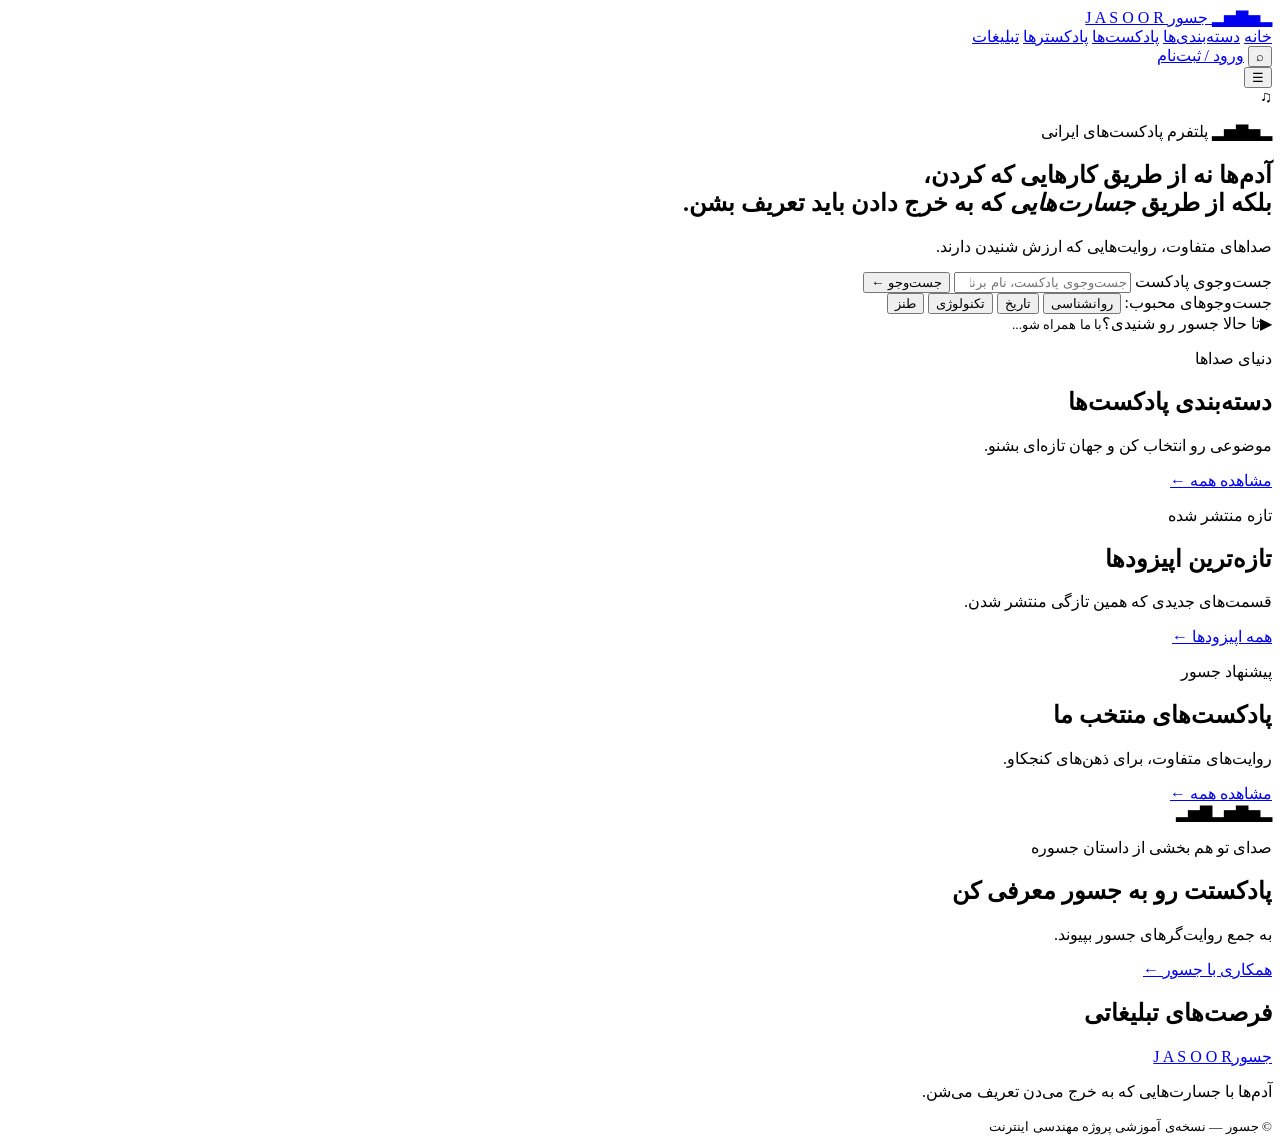
==== index.html @ 3ef64e3f "Add initial Jasoor project file: index.html" ====
<!doctype html>
<html lang="fa" dir="rtl">
<head>
  <meta charset="UTF-8">
  <meta name="viewport" content="width=device-width, initial-scale=1.0">
  <meta name="description" content="جسور؛ پلتفرم کشف و شنیدن پادکست‌های ایرانی.">
  <title>جسور | صدای جسارت‌ها</title>
  <link rel="preconnect" href="https://fonts.googleapis.com">
  <link rel="preconnect" href="https://fonts.gstatic.com" crossorigin>
  <link href="https://fonts.googleapis.com/css2?family=Vazirmatn:wght@400;500;600;700;800&display=swap" rel="stylesheet">
  <link rel="stylesheet" href="css/style.css">
  <script src="js/script.js" defer></script>
</head>
<body>
  <header class="site-header">
    <a class="brand" href="#" aria-label="جسور، صفحه اصلی">
      <span class="brand-wave" aria-hidden="true">▂▅▇▅▂</span>
      <span class="brand-name">جسور</span>
      <span class="brand-latin">J A S O O R</span>
    </a>
    <nav class="main-nav" aria-label="ناوبری اصلی">
      <a class="active" href="#">خانه</a>
      <a href="#categories">دسته‌بندی‌ها</a>
      <a href="#podcasts">پادکست‌ها</a>
      <a href="#creators">پادکسترها</a>
      <a href="#ads">تبلیغات</a>
    </nav>
    <div class="header-actions">
      <button class="search-icon" type="button" aria-label="رفتن به جست‌وجو" id="focus-search">⌕</button>
      <a class="login-button" href="pages/login.html">ورود / ثبت‌نام</a>
    </div>
    <button class="menu-toggle" id="menu-toggle" aria-label="باز کردن منو" aria-expanded="false">☰</button>
  </header>
  <main>
    <section class="hero" aria-labelledby="hero-title">
      <div class="hero-art" aria-hidden="true">
        <div class="orb"></div>
        <div class="waveform"><i></i><i></i><i></i><i></i><i></i><i></i><i></i><i></i><i></i><i></i><i></i></div>
        <div class="hero-disc">♫</div>
      </div>
      <div class="hero-content">
        <p class="eyebrow"><span class="mini-wave">▂▅▇▅▂</span> پلتفرم پادکست‌های ایرانی</p>
        <h1 id="hero-title">آدم‌ها نه از طریق کارهایی که کردن،<br>بلکه از طریق <em>جسارت‌هایی</em> که به خرج دادن باید تعریف بشن.</h1>
        <p class="hero-subtitle">صداهای متفاوت، روایت‌هایی که ارزش شنیدن دارند.</p>
        <form class="search-form" id="podcast-search" role="search">
          <label class="sr-only" for="search-input">جست‌وجوی پادکست</label>
          <input id="search-input" type="search" placeholder="جست‌وجوی پادکست، نام برنامه یا موضوع..." autocomplete="off">
          <button type="submit">جست‌وجو <span aria-hidden="true">←</span></button>
        </form>
        <div class="popular-searches"><span>جست‌وجوهای محبوب:</span>
          <button type="button" data-search="روانشناسی">روانشناسی</button>
          <button type="button" data-search="تاریخ">تاریخ</button>
          <button type="button" data-search="تکنولوژی">تکنولوژی</button>
          <button type="button" data-search="طنز">طنز</button>
        </div>
      </div>
      <div class="hero-bottom-note"><span class="play-symbol">▶</span><span>تا حالا جسور رو شنیدی؟<small>با ما همراه شو...</small></span></div>
    </section>
    <section class="section categories-section" id="categories">
      <div class="section-heading">
        <div><p class="section-kicker">دنیای صداها</p><h2>دسته‌بندی پادکست‌ها</h2><p class="section-description">موضوعی رو انتخاب کن و جهان تازه‌ای بشنو.</p></div>
        <a class="text-link" href="pages/podcasts.html">مشاهده همه ←</a>
      </div>
      <div class="category-grid" id="category-grid"></div>
    </section>
    <section class="section episodes-section" id="episodes">
      <div class="section-heading">
        <div><p class="section-kicker">تازه منتشر شده</p><h2>تازه‌ترین اپیزودها</h2><p class="section-description">قسمت‌های جدیدی که همین تازگی منتشر شدن.</p></div>
        <a class="text-link" href="pages/podcasts.html">همه اپیزودها ←</a>
      </div>
      <div class="episode-list" id="episode-list"></div>
    </section>
    <section class="section podcasts-section" id="podcasts">
      <div class="section-heading">
        <div><p class="section-kicker">پیشنهاد جسور</p><h2>پادکست‌های منتخب ما</h2><p class="section-description">روایت‌های متفاوت، برای ذهن‌های کنجکاو.</p></div>
        <a class="text-link" href="pages/podcasts.html">مشاهده همه ←</a>
      </div>
      <div class="podcast-grid" id="podcast-grid"></div>
    </section>
    <section class="creator-banner" id="creators">
      <div class="banner-wave" aria-hidden="true">▂▅▇▅▂▇▅▂</div>
      <div><p class="section-kicker">صدای تو هم بخشی از داستان جسوره</p><h2>پادکستت رو به جسور معرفی کن</h2><p>به جمع روایت‌گرهای جسور بپیوند.</p></div>
      <a class="banner-button" href="pages/register.html">همکاری با جسور ←</a>
    </section>
    <section class="sr-only" id="ads"><h2>فرصت‌های تبلیغاتی</h2></section>
  </main>
  <footer class="site-footer">
    <a class="brand footer-brand" href="#"><span class="brand-name">جسور</span><span class="brand-latin">J A S O O R</span></a>
    <p>آدم‌ها با جسارت‌هایی که به خرج می‌دن تعریف می‌شن.</p>
    <small>© جسور — نسخه‌ی آموزشی پروژه مهندسی اینترنت</small>
  </footer>
  <div class="audio-player" id="audio-player" aria-label="پخش‌کننده صوتی" hidden>
    <div class="player-track"><strong id="player-title">اپیزود انتخاب‌شده</strong><small id="player-podcast">جسور</small></div>
    <button id="player-toggle" aria-label="پخش یا توقف">▶</button>
    <div class="player-progress"><span id="progress-label">00:00</span><input id="progress" type="range" min="0" max="100" value="0" aria-label="موقعیت پخش"><span>00:00</span></div>
    <button id="player-close" aria-label="بستن پلیر">×</button>
  </div>
</body>
</html>
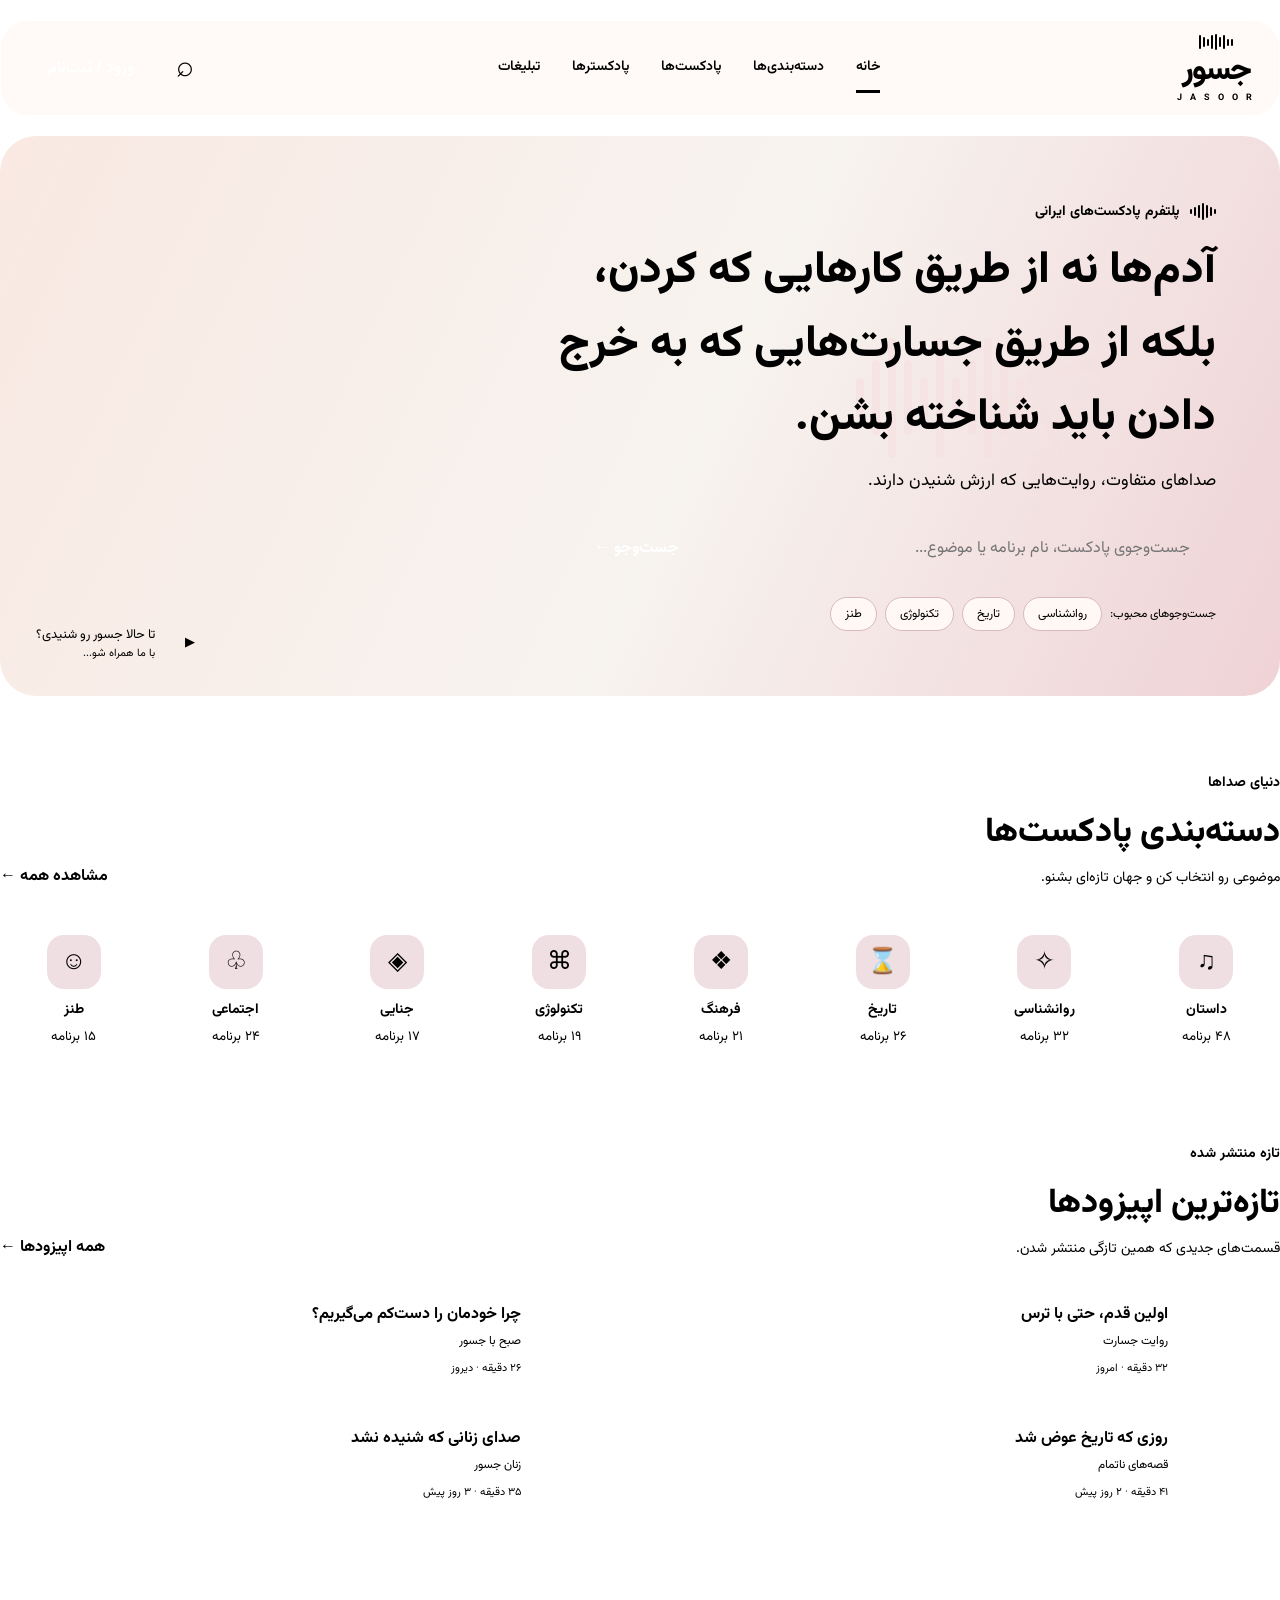
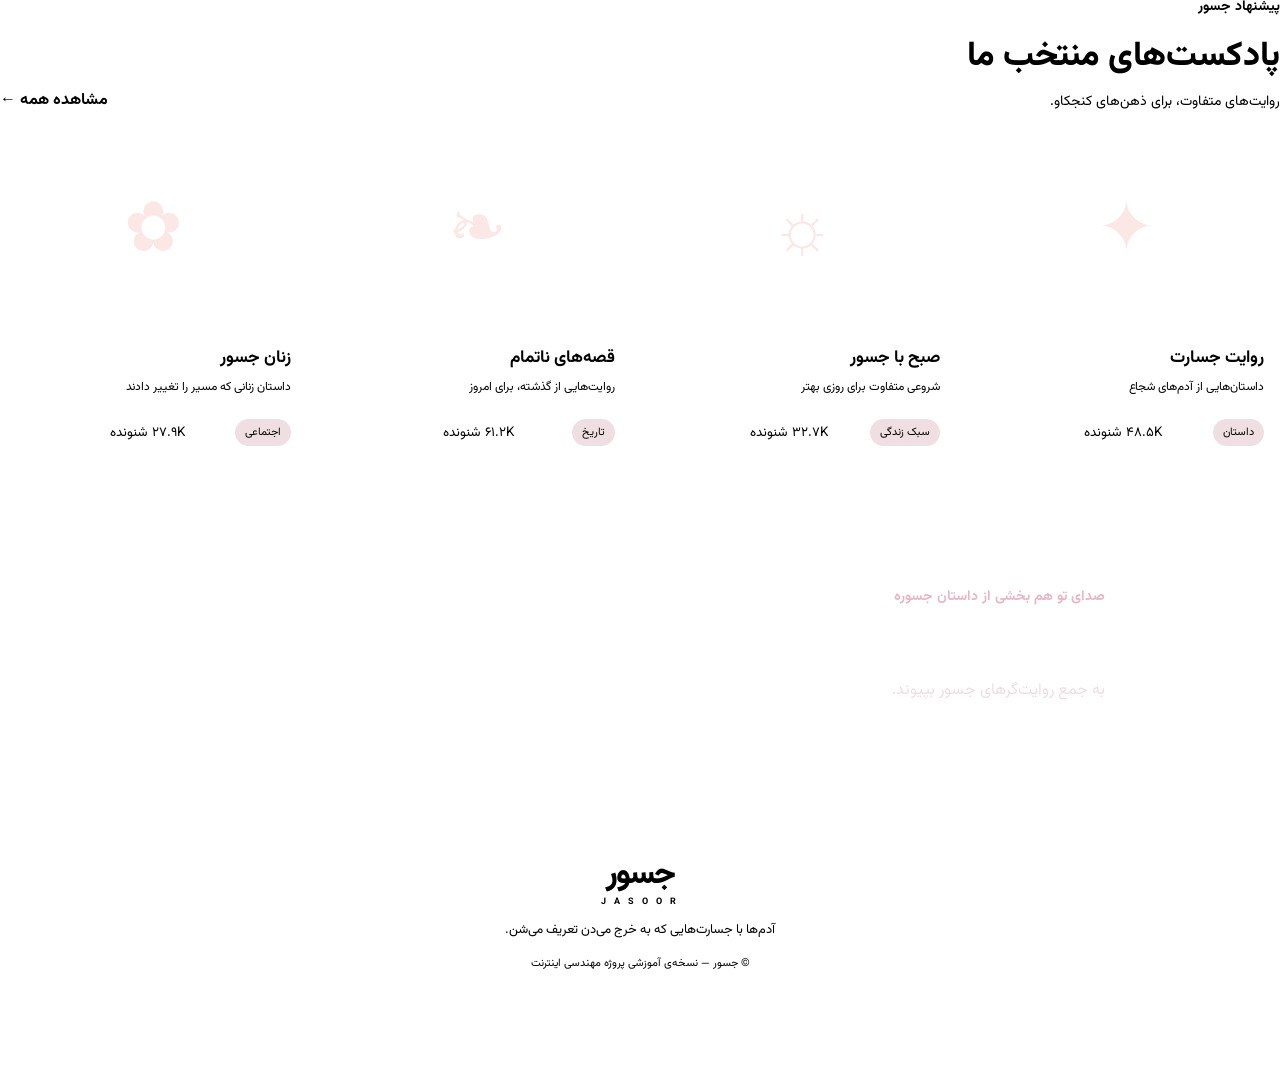
==== commit 396c26a4: "نسخه اولیه پروژه جسور" ====
--- a/index.html
+++ b/index.html
@@ -1,23 +1,41 @@
 <!doctype html>
 <html lang="fa" dir="rtl">
 <head>
+  <!-- تنظیمات پایه صفحه: کدگذاری، نمایش در موبایل و توضیح سئو -->
   <meta charset="UTF-8">
   <meta name="viewport" content="width=device-width, initial-scale=1.0">
   <meta name="description" content="جسور؛ پلتفرم کشف و شنیدن پادکست‌های ایرانی.">
-  <title>جسور | صدای جسارت‌ها</title>
+  <title>جسور | پلتفرم پادکست‌های ایرانی</title>
+
+  <!-- اتصال زودهنگام به فونت فارسی -->
   <link rel="preconnect" href="https://fonts.googleapis.com">
   <link rel="preconnect" href="https://fonts.gstatic.com" crossorigin>
   <link href="https://fonts.googleapis.com/css2?family=Vazirmatn:wght@400;500;600;700;800&display=swap" rel="stylesheet">
+
+  <!-- فایل استایل اصلی سایت -->
   <link rel="stylesheet" href="css/style.css">
+
+  <!-- فایل JavaScript با defer: پس از تحلیل HTML اجرا می‌شود -->
   <script src="js/script.js" defer></script>
 </head>
+
 <body>
+  <!-- =========================================
+       سربرگ: لوگو، لینک‌های ناوبری و ورود
+       ========================================= -->
   <header class="site-header">
+    <!-- لوگو و نام برند -->
     <a class="brand" href="#" aria-label="جسور، صفحه اصلی">
-      <span class="brand-wave" aria-hidden="true">▂▅▇▅▂</span>
+      <!-- موج صوتی تزئینی لوگو؛ با CSS ساخته می‌شود -->
+      <span class="brand-wave" aria-hidden="true">
+        <span></span><span></span><span></span><span></span><span></span>
+        <span></span><span></span><span></span><span></span>
+      </span>
       <span class="brand-name">جسور</span>
       <span class="brand-latin">J A S O O R</span>
     </a>
+
+    <!-- لینک‌های اصلی سایت -->
     <nav class="main-nav" aria-label="ناوبری اصلی">
       <a class="active" href="#">خانه</a>
       <a href="#categories">دسته‌بندی‌ها</a>
@@ -25,75 +43,183 @@
       <a href="#creators">پادکسترها</a>
       <a href="#ads">تبلیغات</a>
     </nav>
+
+    <!-- ابزارهای سمت سربرگ: جست‌وجو و ورود -->
     <div class="header-actions">
       <button class="search-icon" type="button" aria-label="رفتن به جست‌وجو" id="focus-search">⌕</button>
       <a class="login-button" href="pages/login.html">ورود / ثبت‌نام</a>
     </div>
-    <button class="menu-toggle" id="menu-toggle" aria-label="باز کردن منو" aria-expanded="false">☰</button>
+
+    <!-- دکمه باز و بسته کردن منوی موبایل -->
+    <button class="menu-toggle" id="menu-toggle" type="button"
+      aria-label="باز کردن منو" aria-expanded="false">☰</button>
   </header>
+
   <main>
+    <!-- =========================================
+         بخش Hero: پیام اصلی برند و جست‌وجوی پادکست
+         ========================================= -->
     <section class="hero" aria-labelledby="hero-title">
+      <!-- تصویرسازی تزئینی سمت Hero؛ با CSS فعلی نمایش داده می‌شود -->
       <div class="hero-art" aria-hidden="true">
         <div class="orb"></div>
-        <div class="waveform"><i></i><i></i><i></i><i></i><i></i><i></i><i></i><i></i><i></i><i></i><i></i></div>
+        <div class="waveform"><i></i><i></i><i></i><i></i><i></i><i></i>
+          <i></i><i></i><i></i><i></i><i></i></div>
         <div class="hero-disc">♫</div>
-      </div>
+
+        <!-- جای اختیاری برای تصویر Hero:
+             برای استفاده، کامنت را بردارید و مسیر تصویر خود را وارد کنید.
+             <img class="hero-image" src="images/hero-cover.webp" alt=""> -->
+      </div>
+
       <div class="hero-content">
-        <p class="eyebrow"><span class="mini-wave">▂▅▇▅▂</span> پلتفرم پادکست‌های ایرانی</p>
-        <h1 id="hero-title">آدم‌ها نه از طریق کارهایی که کردن،<br>بلکه از طریق <em>جسارت‌هایی</em> که به خرج دادن باید تعریف بشن.</h1>
+        <!-- برچسب کوچک بالای شعار -->
+        <p class="eyebrow">
+          <span class="mini-wave" aria-hidden="true">
+            <span></span><span></span><span></span><span></span><span></span>
+            <span></span><span></span>
+          </span>
+          پلتفرم پادکست‌های ایرانی
+        </p>
+
+        <!-- شعار اصلی برند -->
+        <h1 id="hero-title">
+          آدم‌ها نه از طریق کارهایی که کردن،<br>
+          بلکه از طریق <em>جسارت‌هایی</em> که به خرج دادن باید شناخته بشن.
+        </h1>
+
+        <!-- توضیح کوتاه برند -->
         <p class="hero-subtitle">صداهای متفاوت، روایت‌هایی که ارزش شنیدن دارند.</p>
+
+        <!-- فرم جست‌وجو؛ کنترل آن در JavaScript انجام می‌شود -->
         <form class="search-form" id="podcast-search" role="search">
           <label class="sr-only" for="search-input">جست‌وجوی پادکست</label>
-          <input id="search-input" type="search" placeholder="جست‌وجوی پادکست، نام برنامه یا موضوع..." autocomplete="off">
+          <input id="search-input" name="q" type="search"
+            placeholder="جست‌وجوی پادکست، نام برنامه یا موضوع..." autocomplete="off">
           <button type="submit">جست‌وجو <span aria-hidden="true">←</span></button>
         </form>
-        <div class="popular-searches"><span>جست‌وجوهای محبوب:</span>
+
+        <!-- عبارت‌های جست‌وجوی پرکاربرد؛ کلیک هر مورد جست‌وجو را پر می‌کند -->
+        <div class="popular-searches">
+          <span>جست‌وجوهای محبوب:</span>
           <button type="button" data-search="روانشناسی">روانشناسی</button>
           <button type="button" data-search="تاریخ">تاریخ</button>
           <button type="button" data-search="تکنولوژی">تکنولوژی</button>
           <button type="button" data-search="طنز">طنز</button>
         </div>
       </div>
-      <div class="hero-bottom-note"><span class="play-symbol">▶</span><span>تا حالا جسور رو شنیدی؟<small>با ما همراه شو...</small></span></div>
-    </section>
+
+      <!-- یادداشت تزئینی پایین Hero -->
+      <div class="hero-bottom-note">
+        <span class="play-symbol" aria-hidden="true">▶</span>
+        <span>تا حالا جسور رو شنیدی؟<small>با ما همراه شو...</small></span>
+      </div>
+    </section>
+
+    <!-- =========================================
+         بخش دسته‌بندی‌ها: کارت‌ها از آرایه JS ساخته می‌شوند
+         ========================================= -->
     <section class="section categories-section" id="categories">
       <div class="section-heading">
-        <div><p class="section-kicker">دنیای صداها</p><h2>دسته‌بندی پادکست‌ها</h2><p class="section-description">موضوعی رو انتخاب کن و جهان تازه‌ای بشنو.</p></div>
+        <div>
+          <p class="section-kicker">دنیای صداها</p>
+          <h2>دسته‌بندی پادکست‌ها</h2>
+          <p class="section-description">موضوعی رو انتخاب کن و جهان تازه‌ای بشنو.</p>
+        </div>
         <a class="text-link" href="pages/podcasts.html">مشاهده همه ←</a>
       </div>
+      <!-- ظرف خالی برای رندر دسته‌بندی‌ها با JavaScript -->
       <div class="category-grid" id="category-grid"></div>
     </section>
+
+    <!-- =========================================
+         بخش اپیزودهای تازه: محتوا از آرایه JS ساخته می‌شود
+         ========================================= -->
     <section class="section episodes-section" id="episodes">
       <div class="section-heading">
-        <div><p class="section-kicker">تازه منتشر شده</p><h2>تازه‌ترین اپیزودها</h2><p class="section-description">قسمت‌های جدیدی که همین تازگی منتشر شدن.</p></div>
+        <div>
+          <p class="section-kicker">تازه منتشر شده</p>
+          <h2>تازه‌ترین اپیزودها</h2>
+          <p class="section-description">قسمت‌های جدیدی که همین تازگی منتشر شدن.</p>
+        </div>
         <a class="text-link" href="pages/podcasts.html">همه اپیزودها ←</a>
       </div>
+      <!-- ظرف خالی برای رندر اپیزودها با JavaScript -->
       <div class="episode-list" id="episode-list"></div>
     </section>
+
+    <!-- =========================================
+         بخش پادکست‌های منتخب: کارت‌ها از آرایه JS ساخته می‌شوند
+         ========================================= -->
     <section class="section podcasts-section" id="podcasts">
       <div class="section-heading">
-        <div><p class="section-kicker">پیشنهاد جسور</p><h2>پادکست‌های منتخب ما</h2><p class="section-description">روایت‌های متفاوت، برای ذهن‌های کنجکاو.</p></div>
+        <div>
+          <p class="section-kicker">پیشنهاد جسور</p>
+          <h2>پادکست‌های منتخب ما</h2>
+          <p class="section-description">روایت‌های متفاوت، برای ذهن‌های کنجکاو.</p>
+        </div>
         <a class="text-link" href="pages/podcasts.html">مشاهده همه ←</a>
       </div>
+      <!-- ظرف خالی برای رندر کارت پادکست‌ها با JavaScript -->
       <div class="podcast-grid" id="podcast-grid"></div>
     </section>
+
+    <!-- =========================================
+         بنر دعوت از پادکسترها برای همکاری با جسور
+         ========================================= -->
     <section class="creator-banner" id="creators">
-      <div class="banner-wave" aria-hidden="true">▂▅▇▅▂▇▅▂</div>
-      <div><p class="section-kicker">صدای تو هم بخشی از داستان جسوره</p><h2>پادکستت رو به جسور معرفی کن</h2><p>به جمع روایت‌گرهای جسور بپیوند.</p></div>
+      <!-- موج صوتی تزئینی بنر -->
+      <div class="banner-wave" aria-hidden="true">
+        <span></span><span></span><span></span><span></span><span></span>
+        <span></span><span></span><span></span><span></span><span></span>
+        <span></span><span></span><span></span>
+      </div>
+
+      <div class="creator-banner-content">
+        <p class="section-kicker">صدای تو هم بخشی از داستان جسوره</p>
+        <h2>پادکستت رو به جسور معرفی کن</h2>
+        <p>به جمع روایت‌گرهای جسور بپیوند.</p>
+
+        <!-- جای اختیاری تصویر یا بافت بنر:
+             تصویر پس‌زمینه از طریق CSS در selector مربوط به .creator-banner قابل تنظیم است. -->
+      </div>
       <a class="banner-button" href="pages/register.html">همکاری با جسور ←</a>
     </section>
-    <section class="sr-only" id="ads"><h2>فرصت‌های تبلیغاتی</h2></section>
+
+    <!-- بخش تبلیغات فعلاً برای هدف لینک ناوبری مخفی است -->
+    <section class="sr-only" id="ads" aria-label="فرصت‌های تبلیغاتی">
+      <h2>فرصت‌های تبلیغاتی</h2>
+    </section>
   </main>
+
+  <!-- =========================================
+       پابرگ: معرفی کوتاه برند و کپی‌رایت
+       ========================================= -->
   <footer class="site-footer">
-    <a class="brand footer-brand" href="#"><span class="brand-name">جسور</span><span class="brand-latin">J A S O O R</span></a>
+    <a class="brand footer-brand" href="#" aria-label="جسور، صفحه اصلی">
+      <span class="brand-name">جسور</span>
+      <span class="brand-latin">J A S O O R</span>
+    </a>
     <p>آدم‌ها با جسارت‌هایی که به خرج می‌دن تعریف می‌شن.</p>
     <small>© جسور — نسخه‌ی آموزشی پروژه مهندسی اینترنت</small>
   </footer>
+
+  <!-- =========================================
+       پلیر صوتی ثابت پایین صفحه
+       فعلاً رابط کاربری نمایشی است؛ برای صدای واقعی باید فایل audio اضافه شود.
+       ========================================= -->
   <div class="audio-player" id="audio-player" aria-label="پخش‌کننده صوتی" hidden>
-    <div class="player-track"><strong id="player-title">اپیزود انتخاب‌شده</strong><small id="player-podcast">جسور</small></div>
-    <button id="player-toggle" aria-label="پخش یا توقف">▶</button>
-    <div class="player-progress"><span id="progress-label">00:00</span><input id="progress" type="range" min="0" max="100" value="0" aria-label="موقعیت پخش"><span>00:00</span></div>
-    <button id="player-close" aria-label="بستن پلیر">×</button>
+    <div class="player-track">
+      <strong id="player-title">اپیزود انتخاب‌شده</strong>
+      <small id="player-podcast">جسور</small>
+    </div>
+    <button id="player-toggle" type="button" aria-label="پخش یا توقف">▶</button>
+    <div class="player-progress">
+      <span id="progress-label">00:00</span>
+      <input id="progress" type="range" min="0" max="100" value="0" aria-label="موقعیت پخش">
+      <span>00:00</span>
+    </div>
+    <button id="player-close" type="button" aria-label="بستن پلیر">×</button>
   </div>
 </body>
-</html>+</html>
--- a/css/style.css
+++ b/css/style.css
@@ -0,0 +1,1207 @@
+
+/* =========================================
+   Jasoor Podcast Platform
+   Main Stylesheet
+   ========================================= */
+
+/* فونت Vazirmatn در HTML بارگذاری شده است تا از درخواست تکراری جلوگیری شود. */
+500;600;700;800&display=swap');
+
+
+/* 2. CSS Variables */
+:root {
+    --burgundy: #641c32;
+    --dark: #421020;
+    --ink: #27151b;
+
+    --ivory: #f7f3ef;
+    --white: #fffaf7;
+    --rose: #d8a7b5;
+    --gold: #c69a5d;
+    --muted: #8b7478;
+
+    --border: #eadbd8;
+    --shadow: 0 12px 32px #46132612;
+
+    --container-width: 1440px;
+    --section-width: 1360px;
+}
+
+
+/* 3. Reset & Base Styles */
+* {
+    box-sizing: border-box;
+}
+
+html {
+    scroll-behavior: smooth;
+}
+
+body {
+    margin: 0;
+    background: var(--ivory);
+    color: var(--ink);
+    font-family: Vazirmatn, Tahoma, sans-serif;
+}
+
+a {
+    color: inherit;
+    text-decoration: none;
+}
+
+button,
+input {
+    font: inherit;
+}
+
+button {
+    cursor: pointer;
+}
+
+
+/* 4. Accessibility */
+.sr-only {
+    position: absolute;
+    width: 1px;
+    height: 1px;
+    padding: 0;
+    margin: -1px;
+
+    overflow: hidden;
+    clip: rect(0, 0, 0, 0);
+    white-space: nowrap;
+    border: 0;
+}
+
+
+/* =========================================
+   5. Header & Navigation
+   ========================================= */
+
+.site-header,
+.hero,
+.creator-banner {
+    width: min(calc(100% - 48px), var(--container-width));
+    margin: 20px auto;
+}
+
+.site-header {
+    position: relative;
+    z-index: 5;
+
+    min-height: 82px;
+    padding: 12px 24px;
+
+    display: flex;
+    align-items: center;
+    justify-content: space-between;
+    gap: 24px;
+
+    background: #fffaf7e8;
+    border: 1px solid white;
+    border-radius: 28px;
+    box-shadow: var(--shadow);
+}
+
+
+/* لوگو و هویت نوشتاری برند */
+.brand {
+    display: flex;
+    flex-direction: column;
+    align-items: center;
+    color: var(--burgundy);
+    line-height: 1;
+}
+
+.brand-wave {
+    display: flex;
+    align-items: center;
+    justify-content: center;
+    gap: 2px;
+    height: 18px;
+    margin-bottom: 4px;
+    color: var(--burgundy);
+}
+
+.brand-wave span {
+    width: 2px;
+    height: var(--bar-height, 7px);
+    border-radius: 999px;
+    background: currentColor;
+}
+
+.brand-wave span:nth-child(3n) { --bar-height: 14px; }
+.brand-wave span:nth-child(4n) { --bar-height: 10px; }
+.brand-wave span:nth-child(5n) { --bar-height: 16px; }
+
+.brand-name {
+    font-size: 32px;
+    font-weight: 800;
+    letter-spacing: -2px;
+}
+
+.brand-latin {
+    margin-top: 7px;
+
+    font-size: 9px;
+    font-weight: 700;
+    letter-spacing: 3px;
+}
+
+
+/* Navigation */
+.main-nav {
+    display: flex;
+    align-items: center;
+    gap: clamp(14px, 2.5vw, 36px);
+
+    font-size: 14px;
+    font-weight: 600;
+}
+
+.main-nav a {
+    padding: 12px 0;
+    border-bottom: 3px solid transparent;
+}
+
+.main-nav a:hover,
+.main-nav a.active {
+    color: var(--burgundy);
+    border-color: var(--burgundy);
+}
+
+
+/* Header Actions */
+.header-actions {
+    display: flex;
+    align-items: center;
+    gap: 14px;
+}
+
+.search-icon,
+.menu-toggle {
+    border: 0;
+    background: none;
+    color: var(--burgundy);
+    font-size: 30px;
+}
+
+.login-button,
+.search-form button {
+    padding: 12px 22px;
+
+    background: var(--burgundy);
+    color: white;
+
+    border: 0;
+    border-radius: 999px;
+
+    font-weight: 700;
+}
+
+.menu-toggle {
+    display: none;
+}
+
+
+/* =========================================
+   6. Hero Section
+   ========================================= */
+
+.hero {
+    position: relative;
+    overflow: hidden;
+
+    min-height: 560px;
+    padding: clamp(32px, 5vw, 72px);
+
+    display: flex;
+    align-items: center;
+
+    border-radius: 36px;
+
+    background: linear-gradient(
+        115deg,
+        #f9e9e2,
+        #f7f3ef 55%,
+        #efd2d5
+    );
+}
+
+.hero-content {
+    position: relative;
+    z-index: 2;
+
+    max-width: 700px;
+}
+
+
+/* Hero Text */
+.eyebrow,
+.section-kicker {
+    margin: 0 0 12px;
+
+    color: var(--burgundy);
+    font-size: 14px;
+    font-weight: 700;
+}
+
+.hero h1 {
+    margin: 0;
+
+    font-size: clamp(28px, 3.5vw, 48px);
+    line-height: 1.65;
+    font-weight: 800;
+}
+
+.hero h1 em {
+    color: var(--burgundy);
+    font-style: normal;
+}
+
+.hero-subtitle {
+    margin: 12px 0 24px;
+
+    color: var(--muted);
+    font-size: 17px;
+}
+
+
+/* Search Form */
+.search-form {
+    display: flex;
+
+    max-width: 650px;
+    padding: 6px;
+
+    background: var(--white);
+    border: 1px solid var(--border);
+    border-radius: 999px;
+
+    box-shadow: var(--shadow);
+}
+
+.search-form input {
+    flex: 1;
+    min-width: 0;
+
+    padding: 12px 20px;
+
+    border: 0;
+    outline: 0;
+
+    background: transparent;
+}
+
+
+/* Popular Searches */
+.popular-searches {
+    display: flex;
+    align-items: center;
+    flex-wrap: wrap;
+    gap: 8px;
+
+    margin-top: 18px;
+
+    font-size: 12px;
+}
+
+.popular-searches button {
+    padding: 7px 14px;
+
+    color: var(--burgundy);
+    background: #fff8f5;
+
+    border: 1px solid #d9b9c0;
+    border-radius: 999px;
+}
+
+
+/* Hero Artwork */
+.hero-art {
+    position: absolute;
+    inset: 0;
+
+    overflow: hidden;
+    pointer-events: none;
+}
+
+.orb {
+    position: absolute;
+
+    top: -110px;
+    right: -110px;
+
+    width: 560px;
+    height: 560px;
+
+    border-radius: 50%;
+
+    background: radial-gradient(
+        circle at 35% 30%,
+        var(--rose),
+        #8e2948 62%,
+        var(--burgundy)
+    );
+
+    opacity: 0.9;
+}
+
+.hero-disc {
+    position: absolute;
+
+    top: 22%;
+    right: 10%;
+
+    color: #f7dfe1;
+    font-size: 220px;
+
+    opacity: 0.18;
+    transform: rotate(-20deg);
+}
+
+
+/* Waveform */
+.waveform {
+    position: absolute;
+
+    top: 36%;
+    right: 20%;
+
+    display: flex;
+    align-items: center;
+    gap: 8px;
+
+    opacity: 0.6;
+}
+
+.waveform i {
+    display: block;
+
+    width: 8px;
+    height: 40px;
+
+    background: #f7dfe1;
+    border-radius: 8px;
+}
+
+.waveform i:nth-child(2n) {
+    height: 75px;
+}
+
+.waveform i:nth-child(3n) {
+    height: 120px;
+}
+
+
+/* Hero Bottom Note */
+.hero-bottom-note {
+    position: absolute;
+
+    bottom: 30px;
+    left: 36px;
+
+    display: flex;
+    align-items: center;
+    gap: 12px;
+
+    color: var(--burgundy);
+    font-size: 13px;
+}
+
+.hero-bottom-note small {
+    display: block;
+    color: var(--muted);
+}
+
+.play-symbol {
+    display: grid;
+    place-items: center;
+
+    width: 46px;
+    height: 46px;
+
+    border: 1px solid var(--burgundy);
+    border-radius: 50%;
+}
+
+
+/* =========================================
+   7. General Sections
+   ========================================= */
+
+.section {
+    width: min(calc(100% - 48px), var(--section-width));
+    margin: 76px auto;
+}
+
+.section-heading {
+    display: flex;
+    justify-content: space-between;
+    align-items: end;
+    gap: 20px;
+
+    margin-bottom: 26px;
+}
+
+.section-heading h2 {
+    margin: 0;
+
+    font-size: clamp(24px, 3vw, 34px);
+    font-weight: 800;
+}
+
+.section-description {
+    margin: 8px 0 0;
+
+    color: var(--muted);
+    font-size: 14px;
+}
+
+.text-link {
+    color: var(--burgundy);
+    font-weight: 700;
+    white-space: nowrap;
+}
+
+
+/* =========================================
+   8. Categories
+   ========================================= */
+
+.category-grid {
+    display: grid;
+    grid-template-columns: repeat(8, minmax(0, 1fr));
+    gap: 14px;
+}
+
+.category-card {
+    padding: 20px 12px;
+
+    text-align: center;
+
+    background: var(--white);
+    border: 1px solid var(--border);
+    border-radius: 20px;
+
+    transition: transform 0.2s, box-shadow 0.2s;
+}
+
+.category-card:hover {
+    transform: translateY(-4px);
+    box-shadow: var(--shadow);
+}
+
+.category-icon {
+    display: grid;
+    place-items: center;
+
+    width: 54px;
+    height: 54px;
+
+    margin: 0 auto 10px;
+
+    background: #f0dfe2;
+    color: var(--burgundy);
+
+    border-radius: 17px;
+
+    font-size: 25px;
+}
+
+.category-card strong,
+.category-card small {
+    display: block;
+}
+
+.category-card strong {
+    font-size: 14px;
+}
+
+.category-card small {
+    margin-top: 5px;
+    color: var(--muted);
+}
+
+
+/* =========================================
+   9. Episodes
+   ========================================= */
+
+.episode-list {
+    display: grid;
+    grid-template-columns: repeat(2, minmax(0, 1fr));
+    gap: 14px;
+}
+
+.episode-card {
+    display: flex;
+    align-items: center;
+    gap: 16px;
+
+    padding: 14px;
+
+    background: var(--white);
+    border: 1px solid var(--border);
+    border-radius: 22px;
+
+    box-shadow: var(--shadow);
+}
+
+.episode-cover {
+    display: grid;
+    place-items: center;
+
+    width: 82px;
+    height: 82px;
+    flex: 0 0 82px;
+
+    color: #fff;
+    background: linear-gradient(135deg, var(--burgundy), var(--rose));
+
+    border-radius: 16px;
+
+    font-size: 28px;
+}
+
+.episode-info {
+    flex: 1;
+    min-width: 0;
+}
+
+.episode-info h3 {
+    margin: 0;
+    font-size: 16px;
+}
+
+.episode-info p {
+    margin: 5px 0;
+
+    color: var(--muted);
+    font-size: 12px;
+}
+
+.episode-meta {
+    color: var(--muted);
+    font-size: 11px;
+}
+
+.play-button {
+    width: 44px;
+    height: 44px;
+    flex: 0 0 44px;
+
+    color: white;
+    background: var(--burgundy);
+
+    border: 0;
+    border-radius: 50%;
+}
+
+
+/* =========================================
+   10. Podcasts
+   ========================================= */
+
+.podcast-grid {
+    display: grid;
+    grid-template-columns: repeat(4, minmax(0, 1fr));
+    gap: 18px;
+}
+
+.podcast-card {
+    overflow: hidden;
+
+    background: var(--white);
+    border: 1px solid var(--border);
+    border-radius: 24px;
+
+    box-shadow: var(--shadow);
+}
+
+.podcast-art {
+    position: relative;
+
+    display: flex;
+    align-items: center;
+    justify-content: center;
+
+    height: 190px;
+
+    color: #fbe8e6;
+    background: linear-gradient(
+        140deg,
+        var(--dark),
+        #8f2948 55%,
+        var(--rose)
+    );
+
+    font-size: 70px;
+}
+
+.podcast-body {
+    padding: 16px;
+}
+
+.podcast-body h3 {
+    margin: 0;
+    font-size: 17px;
+}
+
+.podcast-body p {
+    margin: 7px 0;
+
+    color: var(--muted);
+    font-size: 12px;
+}
+
+.podcast-bottom {
+    display: flex;
+    justify-content: space-between;
+    align-items: center;
+    gap: 8px;
+
+    margin-top: 14px;
+}
+
+.tag {
+    padding: 5px 10px;
+
+    color: var(--burgundy);
+    background: #f0dfe2;
+
+    border-radius: 999px;
+
+    font-size: 11px;
+}
+
+
+/* =========================================
+   11. Creator Banner
+   ========================================= */
+
+.creator-banner {
+    display: flex;
+    align-items: center;
+    justify-content: space-between;
+    gap: 24px;
+    margin: 80px auto;
+    padding: 36px clamp(24px, 5vw, 70px);
+    overflow: hidden;
+    color: white;
+    background: linear-gradient(110deg, var(--dark), #741b38 60%, #a4485e);
+    border-radius: 28px;
+}
+
+/* محتوای متنی بنر دعوت */
+.creator-banner-content {
+    flex: 1;
+    min-width: 0;
+}
+
+.creator-banner .section-kicker {
+    color: #e6b8c4;
+}
+
+.creator-banner h2 {
+    margin: 0;
+    font-size: clamp(22px, 3vw, 32px);
+}
+
+.creator-banner p:not(.section-kicker) {
+    margin: 8px 0 0;
+    color: #f1dce1;
+}
+
+.banner-wave {
+    display: flex;
+    align-items: center;
+    justify-content: center;
+    gap: 4px;
+    height: 40px;
+    flex: 0 0 auto;
+    color: var(--rose);
+    opacity: 0.8;
+}
+
+.banner-wave span {
+    width: 3px;
+    height: var(--height, 12px);
+    background: currentColor;
+    border-radius: 999px;
+    transition: height 0.3s ease;
+}
+
+.banner-wave span:nth-child(1), .banner-wave span:nth-child(13) { --height: 8px; }
+.banner-wave span:nth-child(2), .banner-wave span:nth-child(12) { --height: 15px; }
+.banner-wave span:nth-child(3), .banner-wave span:nth-child(11) { --height: 22px; }
+.banner-wave span:nth-child(4), .banner-wave span:nth-child(10) { --height: 12px; }
+.banner-wave span:nth-child(5), .banner-wave span:nth-child(9) { --height: 30px; }
+.banner-wave span:nth-child(6), .banner-wave span:nth-child(8) { --height: 18px; }
+.banner-wave span:nth-child(7) { --height: 36px; }
+
+/* موج کوچک کنار برچسب Hero */
+.mini-wave {
+    display: inline-flex;
+    align-items: center;
+    gap: 2px;
+    height: 18px;
+    flex: 0 0 auto;
+    color: var(--burgundy);
+}
+
+.mini-wave span {
+    width: 2px;
+    height: var(--bar-height, 6px);
+    border-radius: 999px;
+    background: currentColor;
+}
+
+.mini-wave span:nth-child(1), .mini-wave span:nth-child(7) { --bar-height: 5px; }
+.mini-wave span:nth-child(2), .mini-wave span:nth-child(6) { --bar-height: 9px; }
+.mini-wave span:nth-child(3), .mini-wave span:nth-child(5) { --bar-height: 13px; }
+.mini-wave span:nth-child(4) { --bar-height: 17px; }
+
+/* هم‌ترازی برچسب کوچک Hero */
+.eyebrow {
+    display: flex;
+    align-items: center;
+    gap: 10px;
+}
+
+.banner-button {
+    padding: 13px 24px;
+
+    border: 1px solid white;
+    border-radius: 999px;
+
+    white-space: nowrap;
+    font-weight: 700;
+}
+
+
+/* =========================================
+   12. Footer
+   ========================================= */
+
+.site-footer {
+    padding: 40px 24px 100px;
+
+    text-align: center;
+
+    color: var(--muted);
+    font-size: 13px;
+}
+
+.footer-brand {
+    display: inline-flex;
+}
+
+.site-footer small {
+    font-size: 11px;
+}
+
+
+/* =========================================
+   13. Audio Player
+   ========================================= */
+
+.audio-player {
+    position: fixed;
+
+    bottom: 14px;
+    left: 14px;
+    right: 14px;
+    z-index: 10;
+
+    display: flex;
+    align-items: center;
+    gap: 18px;
+
+    padding: 12px 18px;
+
+    color: white;
+    background: #28151d;
+
+    border: 1px solid #6e3346;
+    border-radius: 20px;
+
+    box-shadow: 0 10px 40px #17070d40;
+}
+
+.audio-player[hidden] {
+    display: none;
+}
+
+.player-track {
+    min-width: 160px;
+}
+
+.player-track small {
+    display: block;
+    color: var(--rose);
+}
+
+.audio-player button {
+    width: 38px;
+    height: 38px;
+
+    color: var(--burgundy);
+    background: var(--rose);
+
+    border: 0;
+    border-radius: 50%;
+
+    font-weight: 800;
+}
+
+.player-progress {
+    display: flex;
+    align-items: center;
+    gap: 10px;
+
+    flex: 1;
+
+    font-size: 11px;
+}
+
+.player-progress input {
+    width: 100%;
+    accent-color: var(--rose);
+}
+
+
+/* =========================================
+   14. Tablet Responsive
+   ========================================= */
+
+@media (max-width: 1050px) {
+
+    .main-nav {
+        gap: 12px;
+        font-size: 12px;
+    }
+
+    .category-grid {
+        grid-template-columns: repeat(4, 1fr);
+    }
+
+    .podcast-grid {
+        grid-template-columns: repeat(2, 1fr);
+    }
+
+    .hero-art {
+        opacity: 0.45;
+    }
+
+    .orb {
+        right: -250px;
+    }
+}
+
+
+/* =========================================
+   15. Mobile Responsive
+   ========================================= */
+
+@media (max-width: 720px) {
+
+    .site-header,
+    .hero,
+    .section,
+    .creator-banner {
+        width: calc(100% - 28px);
+    }
+
+    /* Header */
+    .site-header {
+        min-height: 70px;
+        padding: 10px 16px;
+    }
+
+    .brand-name {
+        font-size: 26px;
+    }
+
+    .main-nav {
+        display: none;
+
+        position: absolute;
+
+        top: calc(100% + 8px);
+        right: 0;
+        left: 0;
+
+        flex-direction: column;
+        align-items: stretch;
+
+        padding: 16px;
+
+        background: var(--white);
+        border-radius: 18px;
+
+        box-shadow: var(--shadow);
+    }
+
+    .main-nav.open {
+        display: flex;
+    }
+
+    .header-actions .search-icon {
+        display: none;
+    }
+
+    .login-button {
+        padding: 10px 14px;
+        font-size: 12px;
+    }
+
+    .menu-toggle {
+        display: block;
+    }
+
+
+    /* Hero */
+    .hero {
+        min-height: 600px;
+        padding: 30px 22px;
+
+        align-items: flex-start;
+    }
+
+    .hero h1 {
+        font-size: 27px;
+        line-height: 1.75;
+    }
+
+    .hero-subtitle {
+        font-size: 14px;
+    }
+
+    .hero-art {
+        opacity: 0.25;
+    }
+
+    .orb {
+        width: 400px;
+        height: 400px;
+
+        right: -200px;
+        top: 100px;
+    }
+
+    .search-form button {
+        min-width: 100px;
+        padding: 10px 15px;
+    }
+
+    .search-form input {
+        padding: 10px 12px;
+        font-size: 12px;
+    }
+
+    .hero-bottom-note {
+        left: 20px;
+        bottom: 20px;
+    }
+
+
+    /* Sections */
+    .section {
+        margin: 52px auto;
+    }
+
+    .section-heading {
+        align-items: start;
+    }
+
+    .section-heading h2 {
+        font-size: 24px;
+    }
+
+    .section-description {
+        font-size: 12px;
+    }
+
+
+    /* Categories */
+    .category-grid {
+        grid-template-columns: repeat(2, 1fr);
+        gap: 10px;
+    }
+
+
+    /* Episodes */
+    .episode-list {
+        grid-template-columns: 1fr;
+    }
+
+
+    /* Podcasts */
+    .podcast-grid {
+        grid-template-columns: repeat(2, minmax(0, 1fr));
+        gap: 10px;
+    }
+
+    .podcast-art {
+        height: 145px;
+        font-size: 48px;
+    }
+
+    .podcast-body {
+        padding: 12px;
+    }
+
+    .podcast-body h3 {
+        font-size: 14px;
+    }
+
+
+    /* Creator Banner */
+    .creator-banner {
+        margin: 55px auto;
+
+        flex-direction: column;
+        align-items: flex-start;
+
+        padding: 28px;
+    }
+
+    .banner-wave {
+        height: 32px;
+    }
+
+    .banner-button {
+        align-self: stretch;
+        text-align: center;
+    }
+
+
+    /* Audio Player */
+    .audio-player {
+        gap: 8px;
+        padding: 10px;
+    }
+
+    .player-track {
+        min-width: 0;
+        flex: 1;
+    }
+
+    .player-track strong {
+        font-size: 12px;
+    }
+
+    .player-progress {
+        display: none;
+    }
+}
+
+
+/* =========================================
+   16. Small Mobile Devices
+   ========================================= */
+
+@media (max-width: 390px) {
+
+    .podcast-grid {
+        grid-template-columns: 1fr;
+    }
+
+    .section-heading .text-link {
+        font-size: 12px;
+    }
+
+    .login-button {
+        padding: 8px 10px;
+    }
+}
+
+.banner-wave {
+    display: flex;
+    align-items: center;
+    justify-content: center;
+    gap: 4px;
+    height: 40px;
+    opacity: 0.75;
+  }
+  
+  .banner-wave span {
+    width: 3px;
+    height: var(--height, 12px);
+    background: currentColor;
+    border-radius: 10px;
+    transition: height 0.3s ease;
+  }
+  
+  .banner-wave span:nth-child(1),
+  .banner-wave span:nth-child(13) {
+    --height: 8px;
+  }
+  
+  .banner-wave span:nth-child(2),
+  .banner-wave span:nth-child(12) {
+    --height: 15px;
+  }
+  
+  .banner-wave span:nth-child(3),
+  .banner-wave span:nth-child(11) {
+    --height: 22px;
+  }
+  
+  .banner-wave span:nth-child(4),
+  .banner-wave span:nth-child(10) {
+    --height: 12px;
+  }
+  
+  .banner-wave span:nth-child(5),
+  .banner-wave span:nth-child(9) {
+    --height: 30px;
+  }
+  
+  .banner-wave span:nth-child(6),
+  .banner-wave span:nth-child(8) {
+    --height: 18px;
+  }
+  
+  .banner-wave span:nth-child(7) {
+    --height: 36px;
+  }
+  
+
+/* =========================================
+   بهبودهای دسترس‌پذیری و محل تصویرهای اختیاری
+   ========================================= */
+
+/* نمایش فوکوس واضح هنگام حرکت با صفحه‌کلید */
+a:focus-visible,
+button:focus-visible,
+input:focus-visible {
+    outline: 3px solid var(--gold);
+    outline-offset: 3px;
+}
+
+/* در صورت فعال‌کردن تگ img مربوط به Hero، تصویر در محدوده خودش می‌ماند */
+.hero-image {
+    position: absolute;
+    inset: 0;
+    width: 100%;
+    height: 100%;
+    object-fit: cover;
+    opacity: 0.18;
+}
+
+/* ترجیح کاربر برای کاهش حرکت انیمیشن‌ها */
+@media (prefers-reduced-motion: reduce) {
+    html {
+        scroll-behavior: auto;
+    }
+
+    *,
+    *::before,
+    *::after {
+        transition-duration: 0.01ms !important;
+        animation-duration: 0.01ms !important;
+        animation-iteration-count: 1 !important;
+    }
+}
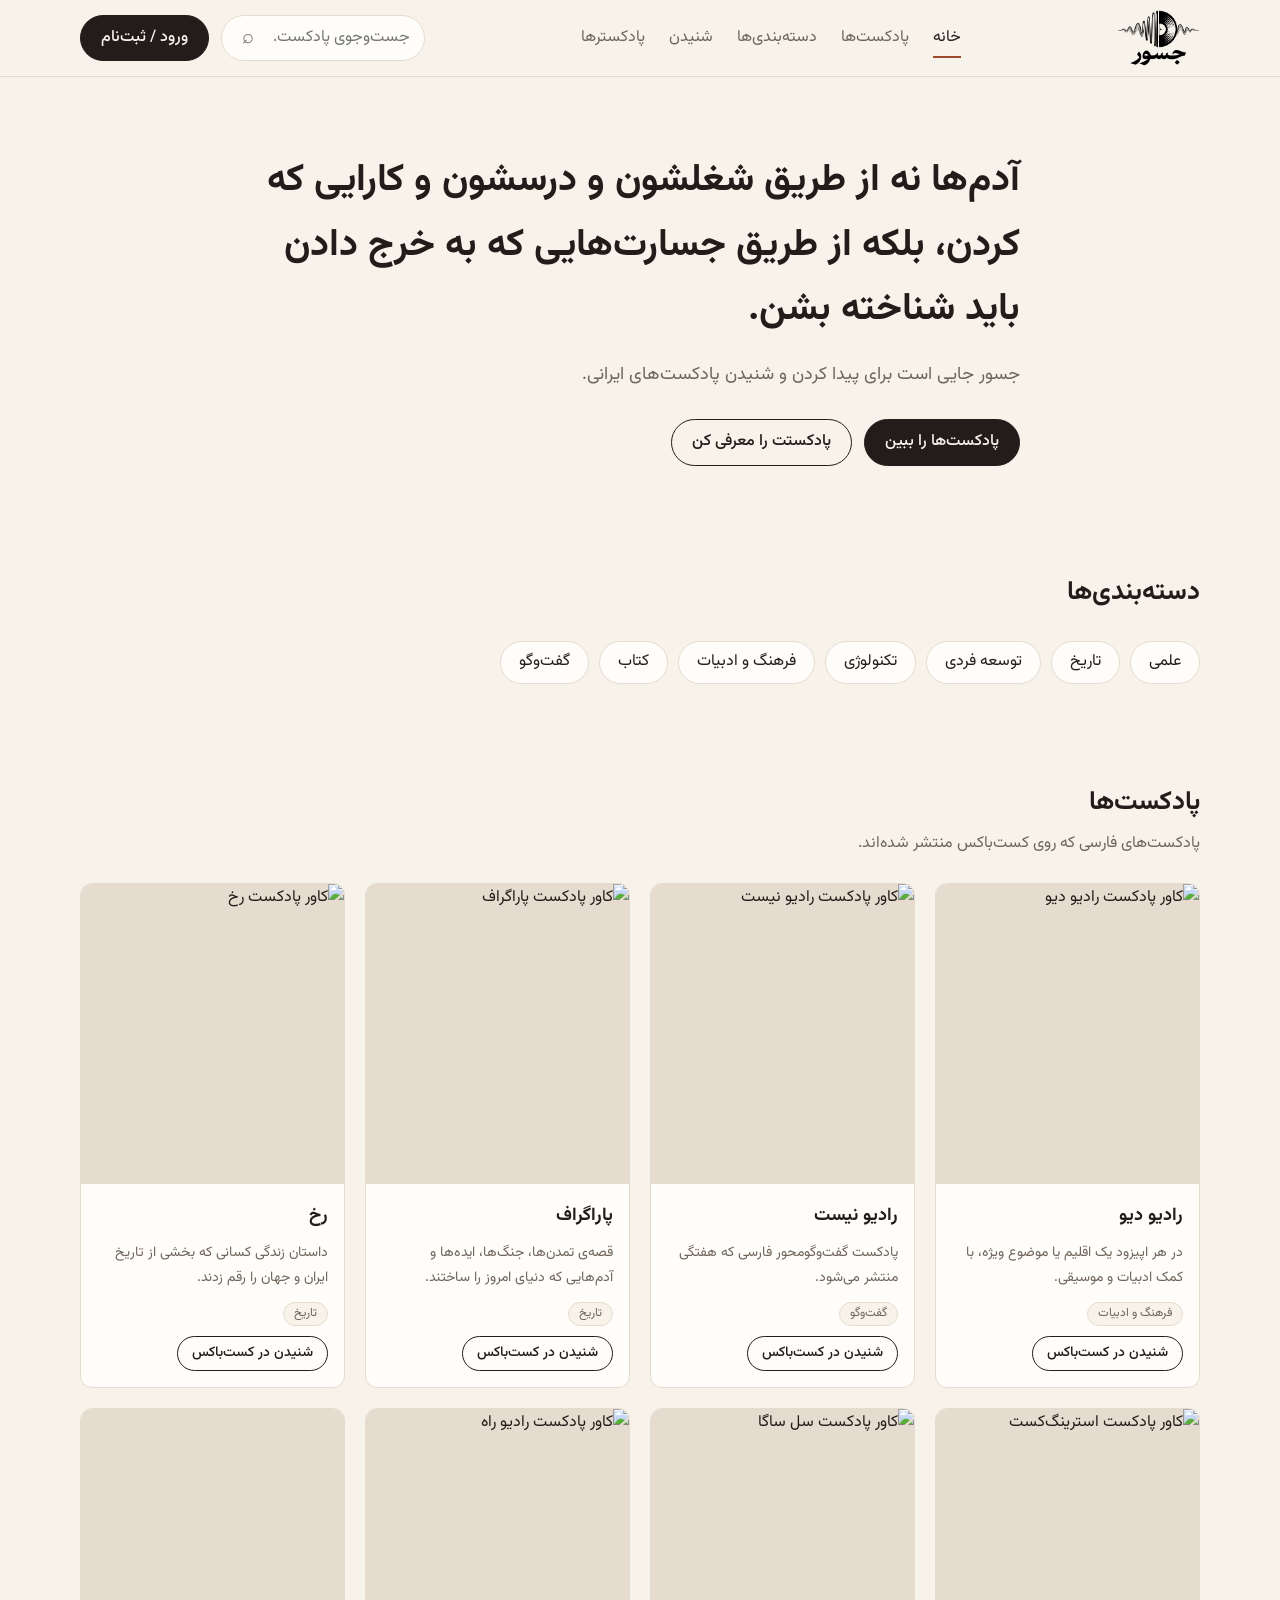
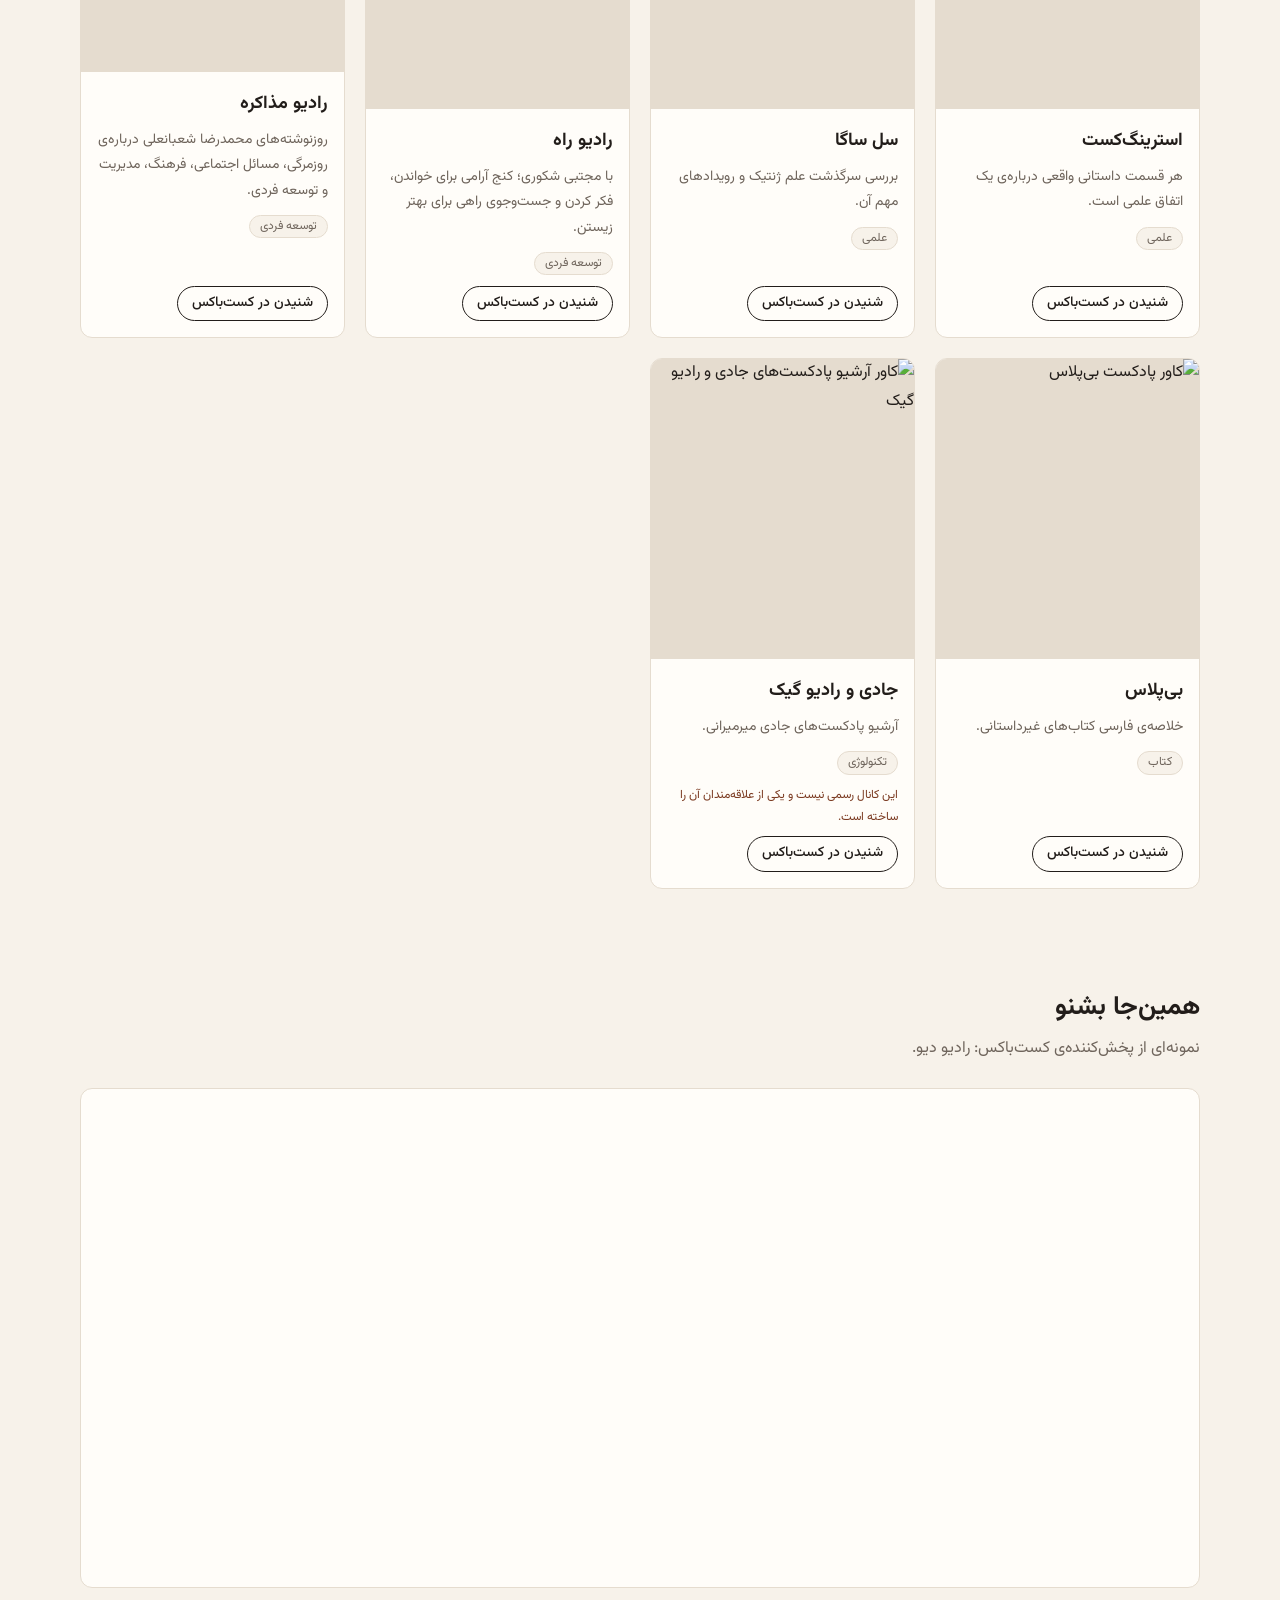
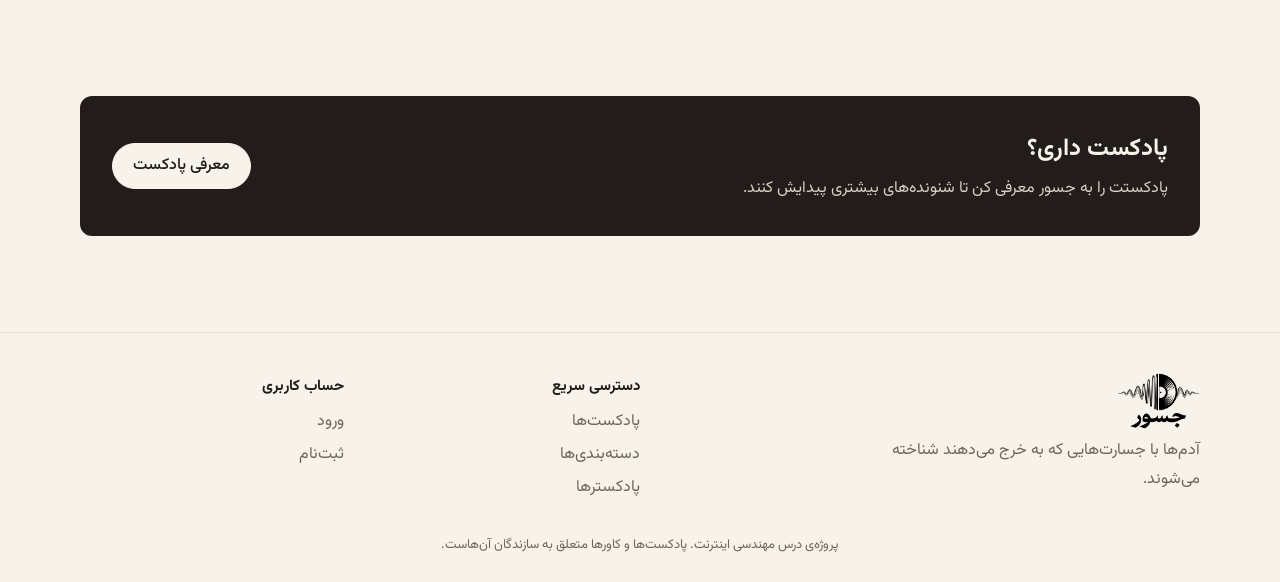
==== commit 1c3ba788: "redesign homepage with real podcasts and new logo" ====
--- a/index.html
+++ b/index.html
@@ -1,225 +1,265 @@
-<!doctype html>
+<!DOCTYPE html>
 <html lang="fa" dir="rtl">
 <head>
-  <!-- تنظیمات پایه صفحه: کدگذاری، نمایش در موبایل و توضیح سئو -->
   <meta charset="UTF-8">
   <meta name="viewport" content="width=device-width, initial-scale=1.0">
-  <meta name="description" content="جسور؛ پلتفرم کشف و شنیدن پادکست‌های ایرانی.">
-  <title>جسور | پلتفرم پادکست‌های ایرانی</title>
-
-  <!-- اتصال زودهنگام به فونت فارسی -->
+  <meta name="description" content="جسور؛ جایی برای کشف و شنیدن پادکست‌های ایرانی.">
+  <title>جسور | پادکست‌های ایرانی</title>
+
   <link rel="preconnect" href="https://fonts.googleapis.com">
   <link rel="preconnect" href="https://fonts.gstatic.com" crossorigin>
-  <link href="https://fonts.googleapis.com/css2?family=Vazirmatn:wght@400;500;600;700;800&display=swap" rel="stylesheet">
-
-  <!-- فایل استایل اصلی سایت -->
+  <link href="https://fonts.googleapis.com/css2?family=Vazirmatn:wght@400;500;700;800&display=swap" rel="stylesheet">
   <link rel="stylesheet" href="css/style.css">
-
-  <!-- فایل JavaScript با defer: پس از تحلیل HTML اجرا می‌شود -->
-  <script src="js/script.js" defer></script>
+  <script src="js/main.js" defer></script>
 </head>
 
 <body>
-  <!-- =========================================
-       سربرگ: لوگو، لینک‌های ناوبری و ورود
-       ========================================= -->
+
+  <!-- ===================== هدر ===================== -->
   <header class="site-header">
-    <!-- لوگو و نام برند -->
-    <a class="brand" href="#" aria-label="جسور، صفحه اصلی">
-      <!-- موج صوتی تزئینی لوگو؛ با CSS ساخته می‌شود -->
-      <span class="brand-wave" aria-hidden="true">
-        <span></span><span></span><span></span><span></span><span></span>
-        <span></span><span></span><span></span><span></span>
-      </span>
-      <span class="brand-name">جسور</span>
-      <span class="brand-latin">J A S O O R</span>
-    </a>
-
-    <!-- لینک‌های اصلی سایت -->
-    <nav class="main-nav" aria-label="ناوبری اصلی">
-      <a class="active" href="#">خانه</a>
-      <a href="#categories">دسته‌بندی‌ها</a>
-      <a href="#podcasts">پادکست‌ها</a>
-      <a href="#creators">پادکسترها</a>
-      <a href="#ads">تبلیغات</a>
-    </nav>
-
-    <!-- ابزارهای سمت سربرگ: جست‌وجو و ورود -->
-    <div class="header-actions">
-      <button class="search-icon" type="button" aria-label="رفتن به جست‌وجو" id="focus-search">⌕</button>
-      <a class="login-button" href="pages/login.html">ورود / ثبت‌نام</a>
+    <div class="container site-header__inner">
+
+      <a href="index.html" class="logo" aria-label="جسور، صفحه اصلی">
+        <!-- فایل لوگو را در این مسیر بگذارید -->
+        <img src="assets/images/logo.png" alt="جسور" class="logo__img" width="82" height="56">
+      </a>
+
+      <nav class="main-nav" id="main-nav" aria-label="ناوبری اصلی">
+        <ul class="main-nav__list">
+          <li><a href="index.html" aria-current="page">خانه</a></li>
+          <li><a href="#podcasts">پادکست‌ها</a></li>
+          <li><a href="#categories">دسته‌بندی‌ها</a></li>
+          <li><a href="#listen">شنیدن</a></li>
+          <li><a href="#for-creators">پادکسترها</a></li>
+        </ul>
+      </nav>
+
+      <div class="site-header__actions">
+        <form class="search-box" action="pages/podcasts.html" method="get" role="search">
+          <label for="header-search" class="visually-hidden">جست‌وجوی پادکست</label>
+          <input type="search" id="header-search" name="q" placeholder="جست‌وجوی پادکست...">
+          <button type="submit" aria-label="جست‌وجو">⌕</button>
+        </form>
+        <a href="pages/login.html" class="btn btn--primary">ورود / ثبت‌نام</a>
+        <button type="button" class="menu-toggle" aria-controls="main-nav" aria-expanded="false" aria-label="باز کردن منو">☰</button>
+      </div>
+
     </div>
-
-    <!-- دکمه باز و بسته کردن منوی موبایل -->
-    <button class="menu-toggle" id="menu-toggle" type="button"
-      aria-label="باز کردن منو" aria-expanded="false">☰</button>
   </header>
 
+  <!-- ===================== محتوای اصلی ===================== -->
   <main>
-    <!-- =========================================
-         بخش Hero: پیام اصلی برند و جست‌وجوی پادکست
-         ========================================= -->
+
+    <!-- معرفی -->
     <section class="hero" aria-labelledby="hero-title">
-      <!-- تصویرسازی تزئینی سمت Hero؛ با CSS فعلی نمایش داده می‌شود -->
-      <div class="hero-art" aria-hidden="true">
-        <div class="orb"></div>
-        <div class="waveform"><i></i><i></i><i></i><i></i><i></i><i></i>
-          <i></i><i></i><i></i><i></i><i></i></div>
-        <div class="hero-disc">♫</div>
-
-        <!-- جای اختیاری برای تصویر Hero:
-             برای استفاده، کامنت را بردارید و مسیر تصویر خود را وارد کنید.
-             <img class="hero-image" src="images/hero-cover.webp" alt=""> -->
-      </div>
-
-      <div class="hero-content">
-        <!-- برچسب کوچک بالای شعار -->
-        <p class="eyebrow">
-          <span class="mini-wave" aria-hidden="true">
-            <span></span><span></span><span></span><span></span><span></span>
-            <span></span><span></span>
-          </span>
-          پلتفرم پادکست‌های ایرانی
-        </p>
-
-        <!-- شعار اصلی برند -->
-        <h1 id="hero-title">
-          آدم‌ها نه از طریق کارهایی که کردن،<br>
-          بلکه از طریق <em>جسارت‌هایی</em> که به خرج دادن باید شناخته بشن.
-        </h1>
-
-        <!-- توضیح کوتاه برند -->
-        <p class="hero-subtitle">صداهای متفاوت، روایت‌هایی که ارزش شنیدن دارند.</p>
-
-        <!-- فرم جست‌وجو؛ کنترل آن در JavaScript انجام می‌شود -->
-        <form class="search-form" id="podcast-search" role="search">
-          <label class="sr-only" for="search-input">جست‌وجوی پادکست</label>
-          <input id="search-input" name="q" type="search"
-            placeholder="جست‌وجوی پادکست، نام برنامه یا موضوع..." autocomplete="off">
-          <button type="submit">جست‌وجو <span aria-hidden="true">←</span></button>
-        </form>
-
-        <!-- عبارت‌های جست‌وجوی پرکاربرد؛ کلیک هر مورد جست‌وجو را پر می‌کند -->
-        <div class="popular-searches">
-          <span>جست‌وجوهای محبوب:</span>
-          <button type="button" data-search="روانشناسی">روانشناسی</button>
-          <button type="button" data-search="تاریخ">تاریخ</button>
-          <button type="button" data-search="تکنولوژی">تکنولوژی</button>
-          <button type="button" data-search="طنز">طنز</button>
+      <div class="container hero__inner">
+        <h1 id="hero-title">آدم‌ها نه از طریق شغلشون و درسشون و کارایی که کردن، بلکه از طریق جسارت‌هایی که به خرج دادن باید شناخته بشن.</h1>
+        <p class="hero__lead">جسور جایی است برای پیدا کردن و شنیدن پادکست‌های ایرانی.</p>
+        <div class="hero__cta">
+          <a href="#podcasts" class="btn btn--primary">پادکست‌ها را ببین</a>
+          <a href="#for-creators" class="btn btn--outline">پادکستت را معرفی کن</a>
         </div>
       </div>
-
-      <!-- یادداشت تزئینی پایین Hero -->
-      <div class="hero-bottom-note">
-        <span class="play-symbol" aria-hidden="true">▶</span>
-        <span>تا حالا جسور رو شنیدی؟<small>با ما همراه شو...</small></span>
-      </div>
-    </section>
-
-    <!-- =========================================
-         بخش دسته‌بندی‌ها: کارت‌ها از آرایه JS ساخته می‌شوند
-         ========================================= -->
-    <section class="section categories-section" id="categories">
-      <div class="section-heading">
+    </section>
+
+    <!-- دسته‌بندی‌ها -->
+    <section class="section" id="categories" aria-labelledby="categories-title">
+      <div class="container">
+        <header class="section__header">
+          <h2 id="categories-title">دسته‌بندی‌ها</h2>
+        </header>
+
+        <ul class="category-list">
+          <li><a href="pages/podcasts.html?category=science" class="category-chip">علمی</a></li>
+          <li><a href="pages/podcasts.html?category=history" class="category-chip">تاریخ</a></li>
+          <li><a href="pages/podcasts.html?category=self-development" class="category-chip">توسعه فردی</a></li>
+          <li><a href="pages/podcasts.html?category=technology" class="category-chip">تکنولوژی</a></li>
+          <li><a href="pages/podcasts.html?category=culture" class="category-chip">فرهنگ و ادبیات</a></li>
+          <li><a href="pages/podcasts.html?category=books" class="category-chip">کتاب</a></li>
+          <li><a href="pages/podcasts.html?category=talk" class="category-chip">گفت‌وگو</a></li>
+        </ul>
+      </div>
+    </section>
+
+    <!-- فهرست پادکست‌ها -->
+    <section class="section" id="podcasts" aria-labelledby="podcasts-title">
+      <div class="container">
+        <header class="section__header">
+          <h2 id="podcasts-title">پادکست‌ها</h2>
+          <p class="section__desc">پادکست‌های فارسی که روی کست‌باکس منتشر شده‌اند.</p>
+        </header>
+
+        <div class="card-grid">
+
+          <article class="podcast-card" data-castbox-id="1399866">
+            <img class="podcast-card__cover" src="https://assets.pippa.io/shows/624d67c5c6535900128484a3/show-cover.jpg" alt="کاور پادکست رادیو دیو" loading="lazy" width="300" height="300">
+            <div class="podcast-card__body">
+              <h3 class="podcast-card__title">رادیو دیو</h3>
+              <p class="podcast-card__desc">در هر اپیزود یک اقلیم یا موضوع ویژه، با کمک ادبیات و موسیقی.</p>
+              <p class="podcast-card__meta"><span class="tag">فرهنگ و ادبیات</span></p>
+              <a class="btn btn--small" href="https://castbox.fm/app/castbox/player/id1399866" target="_blank" rel="noopener">شنیدن در کست‌باکس</a>
+            </div>
+          </article>
+
+          <article class="podcast-card" data-castbox-id="2385543">
+            <img class="podcast-card__cover" src="https://is1-ssl.mzstatic.com/image/thumb/Podcasts114/v4/70/90/e0/7090e0ac-cf58-0540-8481-607371852419/mza_5751570348362765178.jpg/600x600bb.jpg" alt="کاور پادکست رادیو نیست" loading="lazy" width="300" height="300">
+            <div class="podcast-card__body">
+              <h3 class="podcast-card__title">رادیو نیست</h3>
+              <p class="podcast-card__desc">پادکست گفت‌وگومحور فارسی که هفتگی منتشر می‌شود.</p>
+              <p class="podcast-card__meta"><span class="tag">گفت‌وگو</span></p>
+              <a class="btn btn--small" href="https://castbox.fm/app/castbox/player/id2385543" target="_blank" rel="noopener">شنیدن در کست‌باکس</a>
+            </div>
+          </article>
+
+          <article class="podcast-card" data-castbox-id="7413246">
+            <img class="podcast-card__cover" src="https://is1-ssl.mzstatic.com/image/thumb/Podcasts221/v4/22/32/cc/2232cc20-1464-be1c-1f68-f07909723259/mza_10168148864579384009.jpg/600x600bb.jpg" alt="کاور پادکست پاراگراف" loading="lazy" width="300" height="300">
+            <div class="podcast-card__body">
+              <h3 class="podcast-card__title">پاراگراف</h3>
+              <p class="podcast-card__desc">قصه‌ی تمدن‌ها، جنگ‌ها، ایده‌ها و آدم‌هایی که دنیای امروز را ساختند.</p>
+              <p class="podcast-card__meta"><span class="tag">تاریخ</span></p>
+              <a class="btn btn--small" href="https://castbox.fm/app/castbox/player/id7413246" target="_blank" rel="noopener">شنیدن در کست‌باکس</a>
+            </div>
+          </article>
+
+          <article class="podcast-card" data-castbox-id="6039408">
+            <img class="podcast-card__cover" src="https://is1-ssl.mzstatic.com/image/thumb/Podcasts112/v4/19/0b/43/190b43a1-8049-a2f5-63f6-6ecc6325cc28/mza_17628134532651742707.jpg/600x600bb.jpg" alt="کاور پادکست رخ" loading="lazy" width="300" height="300">
+            <div class="podcast-card__body">
+              <h3 class="podcast-card__title">رخ</h3>
+              <p class="podcast-card__desc">داستان زندگی کسانی که بخشی از تاریخ ایران و جهان را رقم زدند.</p>
+              <p class="podcast-card__meta"><span class="tag">تاریخ</span></p>
+              <a class="btn btn--small" href="https://castbox.fm/app/castbox/player/id6039408" target="_blank" rel="noopener">شنیدن در کست‌باکس</a>
+            </div>
+          </article>
+
+          <article class="podcast-card" data-castbox-id="5026144">
+            <img class="podcast-card__cover" src="https://is1-ssl.mzstatic.com/image/thumb/Podcasts124/v4/29/df/cb/29dfcbed-db74-d555-0e8b-2e6fa3d81bb7/mza_16637124927933056212.jpg/600x600bb.jpg" alt="کاور پادکست استرینگ‌کست" loading="lazy" width="300" height="300">
+            <div class="podcast-card__body">
+              <h3 class="podcast-card__title">استرینگ‌کست</h3>
+              <p class="podcast-card__desc">هر قسمت داستانی واقعی درباره‌ی یک اتفاق علمی است.</p>
+              <p class="podcast-card__meta"><span class="tag">علمی</span></p>
+              <a class="btn btn--small" href="https://castbox.fm/app/castbox/player/id5026144" target="_blank" rel="noopener">شنیدن در کست‌باکس</a>
+            </div>
+          </article>
+
+          <article class="podcast-card" data-castbox-id="6772092">
+            <img class="podcast-card__cover" src="https://d3t3ozftmdmh3i.cloudfront.net/staging/podcast_uploaded_nologo/44542160/44542160-1759592721682-36c0cb0505324.jpg" alt="کاور پادکست سل ساگا" loading="lazy" width="300" height="300">
+            <div class="podcast-card__body">
+              <h3 class="podcast-card__title">سل ساگا</h3>
+              <p class="podcast-card__desc">بررسی سرگذشت علم ژنتیک و رویدادهای مهم آن.</p>
+              <p class="podcast-card__meta"><span class="tag">علمی</span></p>
+              <a class="btn btn--small" href="https://castbox.fm/app/castbox/player/id6772092" target="_blank" rel="noopener">شنیدن در کست‌باکس</a>
+            </div>
+          </article>
+
+          <article class="podcast-card" data-castbox-id="4894772">
+            <img class="podcast-card__cover" src="https://is1-ssl.mzstatic.com/image/thumb/Podcasts126/v4/00/31/4c/00314cb7-6716-d77a-d134-673ca137f476/mza_12390173946242352654.jpg/600x600bb.jpg" alt="کاور پادکست رادیو راه" loading="lazy" width="300" height="300">
+            <div class="podcast-card__body">
+              <h3 class="podcast-card__title">رادیو راه</h3>
+              <p class="podcast-card__desc">با مجتبی شکوری؛ کنج آرامی برای خواندن، فکر کردن و جست‌وجوی راهی برای بهتر زیستن.</p>
+              <p class="podcast-card__meta"><span class="tag">توسعه فردی</span></p>
+              <a class="btn btn--small" href="https://castbox.fm/app/castbox/player/id4894772" target="_blank" rel="noopener">شنیدن در کست‌باکس</a>
+            </div>
+          </article>
+
+          <article class="podcast-card" data-castbox-id="1555306">
+            <div class="podcast-card__cover podcast-card__cover--empty" role="img" aria-label="کاور پادکست رادیو مذاکره"></div>
+            <div class="podcast-card__body">
+              <h3 class="podcast-card__title">رادیو مذاکره</h3>
+              <p class="podcast-card__desc">روزنوشته‌های محمدرضا شعبانعلی درباره‌ی روزمرگی، مسائل اجتماعی، فرهنگ، مدیریت و توسعه فردی.</p>
+              <p class="podcast-card__meta"><span class="tag">توسعه فردی</span></p>
+              <a class="btn btn--small" href="https://castbox.fm/app/castbox/player/id1555306" target="_blank" rel="noopener">شنیدن در کست‌باکس</a>
+            </div>
+          </article>
+
+          <article class="podcast-card" data-castbox-id="5656367">
+            <img class="podcast-card__cover" src="https://is1-ssl.mzstatic.com/image/thumb/Podcasts113/v4/4f/e6/74/4fe67465-2ff1-73ae-8306-b5497a1c8885/mza_3205137134570485457.jpg/600x600bb.jpg" alt="کاور پادکست بی‌پلاس" loading="lazy" width="300" height="300">
+            <div class="podcast-card__body">
+              <h3 class="podcast-card__title">بی‌پلاس</h3>
+              <p class="podcast-card__desc">خلاصه‌ی فارسی کتاب‌های غیرداستانی.</p>
+              <p class="podcast-card__meta"><span class="tag">کتاب</span></p>
+              <a class="btn btn--small" href="https://castbox.fm/app/castbox/player/id5656367" target="_blank" rel="noopener">شنیدن در کست‌باکس</a>
+            </div>
+          </article>
+
+          <article class="podcast-card" data-castbox-id="4804474">
+            <img class="podcast-card__cover" src="https://s3.castbox.fm/b8/20/ac/528f9c405797746dc3b568868e.jpg" alt="کاور آرشیو پادکست‌های جادی و رادیو گیک" loading="lazy" width="300" height="300">
+            <div class="podcast-card__body">
+              <h3 class="podcast-card__title">جادی و رادیو گیک</h3>
+              <p class="podcast-card__desc">آرشیو پادکست‌های جادی میرمیرانی.</p>
+              <p class="podcast-card__meta"><span class="tag">تکنولوژی</span></p>
+              <p class="podcast-card__note">این کانال رسمی نیست و یکی از علاقه‌مندان آن را ساخته است.</p>
+              <a class="btn btn--small" href="https://castbox.fm/app/castbox/player/id4804474" target="_blank" rel="noopener">شنیدن در کست‌باکس</a>
+            </div>
+          </article>
+
+        </div>
+      </div>
+    </section>
+
+    <!-- پخش‌کننده‌ی کست‌باکس -->
+    <section class="section" id="listen" aria-labelledby="listen-title">
+      <div class="container">
+        <header class="section__header">
+          <h2 id="listen-title">همین‌جا بشنو</h2>
+          <p class="section__desc">نمونه‌ای از پخش‌کننده‌ی کست‌باکس: رادیو دیو.</p>
+        </header>
+
+        <iframe
+          class="castbox-embed"
+          title="پخش‌کننده‌ی کست‌باکس: رادیو دیو"
+          src="https://castbox.fm/app/castbox/player/id1399866?v=8.22.11&autoplay=0"
+          loading="lazy"
+          width="100%"
+          height="500"
+          frameborder="0"></iframe>
+      </div>
+    </section>
+
+    <!-- دعوت به همکاری -->
+    <section class="section cta" id="for-creators" aria-labelledby="cta-title">
+      <div class="container cta__inner">
         <div>
-          <p class="section-kicker">دنیای صداها</p>
-          <h2>دسته‌بندی پادکست‌ها</h2>
-          <p class="section-description">موضوعی رو انتخاب کن و جهان تازه‌ای بشنو.</p>
+          <h2 id="cta-title">پادکست داری؟</h2>
+          <p>پادکستت را به جسور معرفی کن تا شنونده‌های بیشتری پیدایش کنند.</p>
         </div>
-        <a class="text-link" href="pages/podcasts.html">مشاهده همه ←</a>
-      </div>
-      <!-- ظرف خالی برای رندر دسته‌بندی‌ها با JavaScript -->
-      <div class="category-grid" id="category-grid"></div>
-    </section>
-
-    <!-- =========================================
-         بخش اپیزودهای تازه: محتوا از آرایه JS ساخته می‌شود
-         ========================================= -->
-    <section class="section episodes-section" id="episodes">
-      <div class="section-heading">
-        <div>
-          <p class="section-kicker">تازه منتشر شده</p>
-          <h2>تازه‌ترین اپیزودها</h2>
-          <p class="section-description">قسمت‌های جدیدی که همین تازگی منتشر شدن.</p>
-        </div>
-        <a class="text-link" href="pages/podcasts.html">همه اپیزودها ←</a>
-      </div>
-      <!-- ظرف خالی برای رندر اپیزودها با JavaScript -->
-      <div class="episode-list" id="episode-list"></div>
-    </section>
-
-    <!-- =========================================
-         بخش پادکست‌های منتخب: کارت‌ها از آرایه JS ساخته می‌شوند
-         ========================================= -->
-    <section class="section podcasts-section" id="podcasts">
-      <div class="section-heading">
-        <div>
-          <p class="section-kicker">پیشنهاد جسور</p>
-          <h2>پادکست‌های منتخب ما</h2>
-          <p class="section-description">روایت‌های متفاوت، برای ذهن‌های کنجکاو.</p>
-        </div>
-        <a class="text-link" href="pages/podcasts.html">مشاهده همه ←</a>
-      </div>
-      <!-- ظرف خالی برای رندر کارت پادکست‌ها با JavaScript -->
-      <div class="podcast-grid" id="podcast-grid"></div>
-    </section>
-
-    <!-- =========================================
-         بنر دعوت از پادکسترها برای همکاری با جسور
-         ========================================= -->
-    <section class="creator-banner" id="creators">
-      <!-- موج صوتی تزئینی بنر -->
-      <div class="banner-wave" aria-hidden="true">
-        <span></span><span></span><span></span><span></span><span></span>
-        <span></span><span></span><span></span><span></span><span></span>
-        <span></span><span></span><span></span>
-      </div>
-
-      <div class="creator-banner-content">
-        <p class="section-kicker">صدای تو هم بخشی از داستان جسوره</p>
-        <h2>پادکستت رو به جسور معرفی کن</h2>
-        <p>به جمع روایت‌گرهای جسور بپیوند.</p>
-
-        <!-- جای اختیاری تصویر یا بافت بنر:
-             تصویر پس‌زمینه از طریق CSS در selector مربوط به .creator-banner قابل تنظیم است. -->
-      </div>
-      <a class="banner-button" href="pages/register.html">همکاری با جسور ←</a>
-    </section>
-
-    <!-- بخش تبلیغات فعلاً برای هدف لینک ناوبری مخفی است -->
-    <section class="sr-only" id="ads" aria-label="فرصت‌های تبلیغاتی">
-      <h2>فرصت‌های تبلیغاتی</h2>
-    </section>
+        <a href="pages/register.html" class="btn btn--primary">معرفی پادکست</a>
+      </div>
+    </section>
+
   </main>
 
-  <!-- =========================================
-       پابرگ: معرفی کوتاه برند و کپی‌رایت
-       ========================================= -->
+  <!-- ===================== فوتر ===================== -->
   <footer class="site-footer">
-    <a class="brand footer-brand" href="#" aria-label="جسور، صفحه اصلی">
-      <span class="brand-name">جسور</span>
-      <span class="brand-latin">J A S O O R</span>
-    </a>
-    <p>آدم‌ها با جسارت‌هایی که به خرج می‌دن تعریف می‌شن.</p>
-    <small>© جسور — نسخه‌ی آموزشی پروژه مهندسی اینترنت</small>
+    <div class="container site-footer__inner">
+
+      <div class="site-footer__brand">
+        <a href="index.html" class="logo" aria-label="جسور">
+          <img src="assets/images/logo.png" alt="جسور" class="logo__img" width="74" height="50">
+        </a>
+        <p>آدم‌ها با جسارت‌هایی که به خرج می‌دهند شناخته می‌شوند.</p>
+      </div>
+
+      <nav class="site-footer__nav" aria-label="لینک‌های فوتر">
+        <h2 class="site-footer__title">دسترسی سریع</h2>
+        <ul>
+          <li><a href="#podcasts">پادکست‌ها</a></li>
+          <li><a href="#categories">دسته‌بندی‌ها</a></li>
+          <li><a href="#for-creators">پادکسترها</a></li>
+        </ul>
+      </nav>
+
+      <nav class="site-footer__nav" aria-label="حساب کاربری">
+        <h2 class="site-footer__title">حساب کاربری</h2>
+        <ul>
+          <li><a href="pages/login.html">ورود</a></li>
+          <li><a href="pages/register.html">ثبت‌نام</a></li>
+        </ul>
+      </nav>
+
+    </div>
+
+    <p class="site-footer__copy">پروژه‌ی درس مهندسی اینترنت. پادکست‌ها و کاورها متعلق به سازندگان آن‌هاست.</p>
   </footer>
 
-  <!-- =========================================
-       پلیر صوتی ثابت پایین صفحه
-       فعلاً رابط کاربری نمایشی است؛ برای صدای واقعی باید فایل audio اضافه شود.
-       ========================================= -->
-  <div class="audio-player" id="audio-player" aria-label="پخش‌کننده صوتی" hidden>
-    <div class="player-track">
-      <strong id="player-title">اپیزود انتخاب‌شده</strong>
-      <small id="player-podcast">جسور</small>
-    </div>
-    <button id="player-toggle" type="button" aria-label="پخش یا توقف">▶</button>
-    <div class="player-progress">
-      <span id="progress-label">00:00</span>
-      <input id="progress" type="range" min="0" max="100" value="0" aria-label="موقعیت پخش">
-      <span>00:00</span>
-    </div>
-    <button id="player-close" type="button" aria-label="بستن پلیر">×</button>
-  </div>
 </body>
 </html>
--- a/css/style.css
+++ b/css/style.css
@@ -1,1207 +1,177 @@
-
-/* =========================================
-   Jasoor Podcast Platform
-   Main Stylesheet
-   ========================================= */
-
-/* فونت Vazirmatn در HTML بارگذاری شده است تا از درخواست تکراری جلوگیری شود. */
-500;600;700;800&display=swap');
-
-
-/* 2. CSS Variables */
+/* ========== متغیرها ========== */
 :root {
-    --burgundy: #641c32;
-    --dark: #421020;
-    --ink: #27151b;
-
-    --ivory: #f7f3ef;
-    --white: #fffaf7;
-    --rose: #d8a7b5;
-    --gold: #c69a5d;
-    --muted: #8b7478;
-
-    --border: #eadbd8;
-    --shadow: 0 12px 32px #46132612;
-
-    --container-width: 1440px;
-    --section-width: 1360px;
+  --bg: #f7f2ea;
+  --surface: #fffdf9;
+  --ink: #221d1a;
+  --muted: #6f655c;
+  --line: #e5dccf;
+  --accent: #9a4a2b;
+  --accent-dark: #7b3a21;
+  --radius: 12px;
+  --font: "Vazirmatn", Tahoma, sans-serif;
 }
 
+/* ========== پایه ========== */
+*, *::before, *::after { box-sizing: border-box; }
+html { scroll-behavior: smooth; scroll-padding-top: 96px; }
+body {
+  margin: 0;
+  background: var(--bg);
+  color: var(--ink);
+  font-family: var(--font);
+  line-height: 1.8;
+}
+img { max-width: 100%; display: block; }
+a { color: inherit; text-decoration: none; }
+ul, ol { margin: 0; padding: 0; list-style: none; }
+h1, h2, h3, p { margin: 0; }
+button, input { font: inherit; }
+:focus-visible { outline: 2px solid var(--accent); outline-offset: 3px; }
 
-/* 3. Reset & Base Styles */
-* {
-    box-sizing: border-box;
+.container { width: min(100% - 32px, 1120px); margin-inline: auto; }
+.visually-hidden {
+  position: absolute; width: 1px; height: 1px; margin: -1px; padding: 0;
+  overflow: hidden; clip: rect(0 0 0 0); white-space: nowrap; border: 0;
 }
 
-html {
-    scroll-behavior: smooth;
+/* ========== دکمه‌ها ========== */
+.btn {
+  display: inline-block;
+  padding: 8px 20px;
+  border: 1px solid var(--ink);
+  border-radius: 999px;
+  background: transparent;
+  color: var(--ink);
+  font-weight: 500;
+  cursor: pointer;
+  transition: background .15s, color .15s, border-color .15s;
+}
+.btn:hover { background: var(--ink); color: var(--bg); }
+.btn--primary { background: var(--ink); color: var(--bg); }
+.btn--primary:hover { background: var(--accent); border-color: var(--accent); }
+.btn--outline { background: transparent; }
+.btn--small { padding: 4px 14px; font-size: 14px; }
+
+/* ========== هدر ========== */
+.site-header {
+  position: sticky; top: 0; z-index: 10;
+  background: var(--bg);
+  border-bottom: 1px solid var(--line);
+}
+.site-header__inner {
+  display: flex; align-items: center; justify-content: space-between;
+  gap: 24px; min-height: 76px;
+}
+.logo__img { height: 56px; width: auto; }
+.main-nav__list { display: flex; gap: 24px; }
+.main-nav__list a { padding: 6px 0; border-bottom: 2px solid transparent; color: var(--muted); }
+.main-nav__list a:hover,
+.main-nav__list a[aria-current="page"] { color: var(--ink); border-color: var(--accent); }
+
+.site-header__actions { display: flex; align-items: center; gap: 12px; }
+.search-box {
+  display: flex; align-items: center;
+  background: var(--surface); border: 1px solid var(--line); border-radius: 999px;
+  padding-inline: 14px;
+}
+.search-box input { border: 0; background: transparent; outline: 0; padding: 8px 0; width: 150px; color: var(--ink); }
+.search-box:focus-within { border-color: var(--accent); }
+.search-box button { border: 0; background: none; font-size: 20px; cursor: pointer; color: var(--muted); }
+.menu-toggle { display: none; border: 0; background: none; font-size: 26px; cursor: pointer; color: var(--ink); }
+
+/* ========== معرفی ========== */
+.hero { padding: 72px 0 56px; }
+.hero__inner { max-width: 760px; }
+.hero h1 { font-size: clamp(24px, 3.4vw, 38px); line-height: 1.7; font-weight: 700; }
+.hero__lead { margin-top: 16px; color: var(--muted); font-size: 18px; }
+.hero__cta { display: flex; flex-wrap: wrap; gap: 12px; margin-top: 28px; }
+
+/* ========== بخش‌ها ========== */
+.section { padding: 48px 0; }
+.section__header { margin-bottom: 24px; }
+.section__header h2 { font-size: 26px; font-weight: 700; }
+.section__desc { color: var(--muted); margin-top: 4px; }
+
+/* ========== دسته‌بندی ========== */
+.category-list { display: flex; flex-wrap: wrap; gap: 10px; }
+.category-chip {
+  display: inline-block; padding: 6px 18px;
+  background: var(--surface); border: 1px solid var(--line); border-radius: 999px;
+  transition: border-color .15s, color .15s;
+}
+.category-chip:hover { border-color: var(--accent); color: var(--accent); }
+
+/* ========== کارت پادکست ========== */
+.card-grid {
+  display: grid;
+  grid-template-columns: repeat(auto-fill, minmax(230px, 1fr));
+  gap: 20px;
+}
+.podcast-card {
+  display: flex; flex-direction: column;
+  background: var(--surface); border: 1px solid var(--line);
+  border-radius: var(--radius); overflow: hidden;
+}
+.podcast-card__cover { width: 100%; aspect-ratio: 1; object-fit: cover; background: var(--line); }
+.podcast-card__cover--empty { background: var(--line); }
+.podcast-card__body { display: flex; flex-direction: column; align-items: flex-start; gap: 8px; padding: 16px; flex: 1; }
+.podcast-card__title { font-size: 18px; font-weight: 700; }
+.podcast-card__desc { color: var(--muted); font-size: 14px; line-height: 1.8; }
+.podcast-card__note { font-size: 12px; color: var(--accent-dark); }
+.podcast-card .btn { margin-top: auto; }
+.tag {
+  display: inline-block; padding: 0 10px;
+  background: var(--bg); border: 1px solid var(--line); border-radius: 999px;
+  font-size: 12px; color: var(--muted);
 }
 
-body {
-    margin: 0;
-    background: var(--ivory);
-    color: var(--ink);
-    font-family: Vazirmatn, Tahoma, sans-serif;
+/* ========== پخش‌کننده ========== */
+.castbox-embed {
+  width: 100%; height: 500px; border: 1px solid var(--line);
+  border-radius: var(--radius); background: var(--surface);
 }
 
-a {
-    color: inherit;
-    text-decoration: none;
+/* ========== دعوت به همکاری ========== */
+.cta__inner {
+  display: flex; align-items: center; justify-content: space-between; flex-wrap: wrap; gap: 20px;
+  padding: 32px; background: var(--ink); color: var(--bg); border-radius: var(--radius);
 }
+.cta h2 { font-size: 24px; }
+.cta p { color: #d9cfc2; margin-top: 4px; }
+.cta .btn--primary { background: var(--bg); color: var(--ink); border-color: var(--bg); }
+.cta .btn--primary:hover { background: var(--accent); color: #fff; border-color: var(--accent); }
 
-button,
-input {
-    font: inherit;
+/* ========== فوتر ========== */
+.site-footer { margin-top: 48px; padding: 40px 0 24px; border-top: 1px solid var(--line); }
+.site-footer__inner { display: grid; grid-template-columns: 2fr 1fr 1fr; gap: 32px; }
+.site-footer__brand p { margin-top: 8px; color: var(--muted); max-width: 320px; }
+.site-footer__title { font-size: 15px; font-weight: 700; margin-bottom: 8px; }
+.site-footer__nav li + li { margin-top: 4px; }
+.site-footer__nav a { color: var(--muted); }
+.site-footer__nav a:hover { color: var(--accent); }
+.site-footer__copy { text-align: center; color: var(--muted); font-size: 13px; margin-top: 32px; padding-inline: 16px; }
+
+/* ========== واکنش‌گرا ========== */
+@media (max-width: 860px) {
+  .menu-toggle { display: block; }
+  .main-nav {
+    display: none; position: absolute; top: 100%; inset-inline: 0;
+    background: var(--bg); border-bottom: 1px solid var(--line); padding: 8px 16px 16px;
+  }
+  .main-nav.is-open { display: block; }
+  .main-nav__list { flex-direction: column; gap: 4px; }
+  .main-nav__list a { display: block; padding: 8px 0; }
+  .search-box { display: none; }
+  .site-footer__inner { grid-template-columns: 1fr 1fr; }
+  .site-footer__brand { grid-column: 1 / -1; }
 }
-
-button {
-    cursor: pointer;
+@media (max-width: 480px) {
+  .hero { padding: 48px 0 32px; }
+  .logo__img { height: 48px; }
+  .site-header__actions .btn { padding: 6px 12px; font-size: 13px; }
+  .cta__inner { padding: 24px; }
 }
-
-
-/* 4. Accessibility */
-.sr-only {
-    position: absolute;
-    width: 1px;
-    height: 1px;
-    padding: 0;
-    margin: -1px;
-
-    overflow: hidden;
-    clip: rect(0, 0, 0, 0);
-    white-space: nowrap;
-    border: 0;
+@media (prefers-reduced-motion: reduce) {
+  html { scroll-behavior: auto; }
+  * { transition: none !important; }
 }
-
-
-/* =========================================
-   5. Header & Navigation
-   ========================================= */
-
-.site-header,
-.hero,
-.creator-banner {
-    width: min(calc(100% - 48px), var(--container-width));
-    margin: 20px auto;
-}
-
-.site-header {
-    position: relative;
-    z-index: 5;
-
-    min-height: 82px;
-    padding: 12px 24px;
-
-    display: flex;
-    align-items: center;
-    justify-content: space-between;
-    gap: 24px;
-
-    background: #fffaf7e8;
-    border: 1px solid white;
-    border-radius: 28px;
-    box-shadow: var(--shadow);
-}
-
-
-/* لوگو و هویت نوشتاری برند */
-.brand {
-    display: flex;
-    flex-direction: column;
-    align-items: center;
-    color: var(--burgundy);
-    line-height: 1;
-}
-
-.brand-wave {
-    display: flex;
-    align-items: center;
-    justify-content: center;
-    gap: 2px;
-    height: 18px;
-    margin-bottom: 4px;
-    color: var(--burgundy);
-}
-
-.brand-wave span {
-    width: 2px;
-    height: var(--bar-height, 7px);
-    border-radius: 999px;
-    background: currentColor;
-}
-
-.brand-wave span:nth-child(3n) { --bar-height: 14px; }
-.brand-wave span:nth-child(4n) { --bar-height: 10px; }
-.brand-wave span:nth-child(5n) { --bar-height: 16px; }
-
-.brand-name {
-    font-size: 32px;
-    font-weight: 800;
-    letter-spacing: -2px;
-}
-
-.brand-latin {
-    margin-top: 7px;
-
-    font-size: 9px;
-    font-weight: 700;
-    letter-spacing: 3px;
-}
-
-
-/* Navigation */
-.main-nav {
-    display: flex;
-    align-items: center;
-    gap: clamp(14px, 2.5vw, 36px);
-
-    font-size: 14px;
-    font-weight: 600;
-}
-
-.main-nav a {
-    padding: 12px 0;
-    border-bottom: 3px solid transparent;
-}
-
-.main-nav a:hover,
-.main-nav a.active {
-    color: var(--burgundy);
-    border-color: var(--burgundy);
-}
-
-
-/* Header Actions */
-.header-actions {
-    display: flex;
-    align-items: center;
-    gap: 14px;
-}
-
-.search-icon,
-.menu-toggle {
-    border: 0;
-    background: none;
-    color: var(--burgundy);
-    font-size: 30px;
-}
-
-.login-button,
-.search-form button {
-    padding: 12px 22px;
-
-    background: var(--burgundy);
-    color: white;
-
-    border: 0;
-    border-radius: 999px;
-
-    font-weight: 700;
-}
-
-.menu-toggle {
-    display: none;
-}
-
-
-/* =========================================
-   6. Hero Section
-   ========================================= */
-
-.hero {
-    position: relative;
-    overflow: hidden;
-
-    min-height: 560px;
-    padding: clamp(32px, 5vw, 72px);
-
-    display: flex;
-    align-items: center;
-
-    border-radius: 36px;
-
-    background: linear-gradient(
-        115deg,
-        #f9e9e2,
-        #f7f3ef 55%,
-        #efd2d5
-    );
-}
-
-.hero-content {
-    position: relative;
-    z-index: 2;
-
-    max-width: 700px;
-}
-
-
-/* Hero Text */
-.eyebrow,
-.section-kicker {
-    margin: 0 0 12px;
-
-    color: var(--burgundy);
-    font-size: 14px;
-    font-weight: 700;
-}
-
-.hero h1 {
-    margin: 0;
-
-    font-size: clamp(28px, 3.5vw, 48px);
-    line-height: 1.65;
-    font-weight: 800;
-}
-
-.hero h1 em {
-    color: var(--burgundy);
-    font-style: normal;
-}
-
-.hero-subtitle {
-    margin: 12px 0 24px;
-
-    color: var(--muted);
-    font-size: 17px;
-}
-
-
-/* Search Form */
-.search-form {
-    display: flex;
-
-    max-width: 650px;
-    padding: 6px;
-
-    background: var(--white);
-    border: 1px solid var(--border);
-    border-radius: 999px;
-
-    box-shadow: var(--shadow);
-}
-
-.search-form input {
-    flex: 1;
-    min-width: 0;
-
-    padding: 12px 20px;
-
-    border: 0;
-    outline: 0;
-
-    background: transparent;
-}
-
-
-/* Popular Searches */
-.popular-searches {
-    display: flex;
-    align-items: center;
-    flex-wrap: wrap;
-    gap: 8px;
-
-    margin-top: 18px;
-
-    font-size: 12px;
-}
-
-.popular-searches button {
-    padding: 7px 14px;
-
-    color: var(--burgundy);
-    background: #fff8f5;
-
-    border: 1px solid #d9b9c0;
-    border-radius: 999px;
-}
-
-
-/* Hero Artwork */
-.hero-art {
-    position: absolute;
-    inset: 0;
-
-    overflow: hidden;
-    pointer-events: none;
-}
-
-.orb {
-    position: absolute;
-
-    top: -110px;
-    right: -110px;
-
-    width: 560px;
-    height: 560px;
-
-    border-radius: 50%;
-
-    background: radial-gradient(
-        circle at 35% 30%,
-        var(--rose),
-        #8e2948 62%,
-        var(--burgundy)
-    );
-
-    opacity: 0.9;
-}
-
-.hero-disc {
-    position: absolute;
-
-    top: 22%;
-    right: 10%;
-
-    color: #f7dfe1;
-    font-size: 220px;
-
-    opacity: 0.18;
-    transform: rotate(-20deg);
-}
-
-
-/* Waveform */
-.waveform {
-    position: absolute;
-
-    top: 36%;
-    right: 20%;
-
-    display: flex;
-    align-items: center;
-    gap: 8px;
-
-    opacity: 0.6;
-}
-
-.waveform i {
-    display: block;
-
-    width: 8px;
-    height: 40px;
-
-    background: #f7dfe1;
-    border-radius: 8px;
-}
-
-.waveform i:nth-child(2n) {
-    height: 75px;
-}
-
-.waveform i:nth-child(3n) {
-    height: 120px;
-}
-
-
-/* Hero Bottom Note */
-.hero-bottom-note {
-    position: absolute;
-
-    bottom: 30px;
-    left: 36px;
-
-    display: flex;
-    align-items: center;
-    gap: 12px;
-
-    color: var(--burgundy);
-    font-size: 13px;
-}
-
-.hero-bottom-note small {
-    display: block;
-    color: var(--muted);
-}
-
-.play-symbol {
-    display: grid;
-    place-items: center;
-
-    width: 46px;
-    height: 46px;
-
-    border: 1px solid var(--burgundy);
-    border-radius: 50%;
-}
-
-
-/* =========================================
-   7. General Sections
-   ========================================= */
-
-.section {
-    width: min(calc(100% - 48px), var(--section-width));
-    margin: 76px auto;
-}
-
-.section-heading {
-    display: flex;
-    justify-content: space-between;
-    align-items: end;
-    gap: 20px;
-
-    margin-bottom: 26px;
-}
-
-.section-heading h2 {
-    margin: 0;
-
-    font-size: clamp(24px, 3vw, 34px);
-    font-weight: 800;
-}
-
-.section-description {
-    margin: 8px 0 0;
-
-    color: var(--muted);
-    font-size: 14px;
-}
-
-.text-link {
-    color: var(--burgundy);
-    font-weight: 700;
-    white-space: nowrap;
-}
-
-
-/* =========================================
-   8. Categories
-   ========================================= */
-
-.category-grid {
-    display: grid;
-    grid-template-columns: repeat(8, minmax(0, 1fr));
-    gap: 14px;
-}
-
-.category-card {
-    padding: 20px 12px;
-
-    text-align: center;
-
-    background: var(--white);
-    border: 1px solid var(--border);
-    border-radius: 20px;
-
-    transition: transform 0.2s, box-shadow 0.2s;
-}
-
-.category-card:hover {
-    transform: translateY(-4px);
-    box-shadow: var(--shadow);
-}
-
-.category-icon {
-    display: grid;
-    place-items: center;
-
-    width: 54px;
-    height: 54px;
-
-    margin: 0 auto 10px;
-
-    background: #f0dfe2;
-    color: var(--burgundy);
-
-    border-radius: 17px;
-
-    font-size: 25px;
-}
-
-.category-card strong,
-.category-card small {
-    display: block;
-}
-
-.category-card strong {
-    font-size: 14px;
-}
-
-.category-card small {
-    margin-top: 5px;
-    color: var(--muted);
-}
-
-
-/* =========================================
-   9. Episodes
-   ========================================= */
-
-.episode-list {
-    display: grid;
-    grid-template-columns: repeat(2, minmax(0, 1fr));
-    gap: 14px;
-}
-
-.episode-card {
-    display: flex;
-    align-items: center;
-    gap: 16px;
-
-    padding: 14px;
-
-    background: var(--white);
-    border: 1px solid var(--border);
-    border-radius: 22px;
-
-    box-shadow: var(--shadow);
-}
-
-.episode-cover {
-    display: grid;
-    place-items: center;
-
-    width: 82px;
-    height: 82px;
-    flex: 0 0 82px;
-
-    color: #fff;
-    background: linear-gradient(135deg, var(--burgundy), var(--rose));
-
-    border-radius: 16px;
-
-    font-size: 28px;
-}
-
-.episode-info {
-    flex: 1;
-    min-width: 0;
-}
-
-.episode-info h3 {
-    margin: 0;
-    font-size: 16px;
-}
-
-.episode-info p {
-    margin: 5px 0;
-
-    color: var(--muted);
-    font-size: 12px;
-}
-
-.episode-meta {
-    color: var(--muted);
-    font-size: 11px;
-}
-
-.play-button {
-    width: 44px;
-    height: 44px;
-    flex: 0 0 44px;
-
-    color: white;
-    background: var(--burgundy);
-
-    border: 0;
-    border-radius: 50%;
-}
-
-
-/* =========================================
-   10. Podcasts
-   ========================================= */
-
-.podcast-grid {
-    display: grid;
-    grid-template-columns: repeat(4, minmax(0, 1fr));
-    gap: 18px;
-}
-
-.podcast-card {
-    overflow: hidden;
-
-    background: var(--white);
-    border: 1px solid var(--border);
-    border-radius: 24px;
-
-    box-shadow: var(--shadow);
-}
-
-.podcast-art {
-    position: relative;
-
-    display: flex;
-    align-items: center;
-    justify-content: center;
-
-    height: 190px;
-
-    color: #fbe8e6;
-    background: linear-gradient(
-        140deg,
-        var(--dark),
-        #8f2948 55%,
-        var(--rose)
-    );
-
-    font-size: 70px;
-}
-
-.podcast-body {
-    padding: 16px;
-}
-
-.podcast-body h3 {
-    margin: 0;
-    font-size: 17px;
-}
-
-.podcast-body p {
-    margin: 7px 0;
-
-    color: var(--muted);
-    font-size: 12px;
-}
-
-.podcast-bottom {
-    display: flex;
-    justify-content: space-between;
-    align-items: center;
-    gap: 8px;
-
-    margin-top: 14px;
-}
-
-.tag {
-    padding: 5px 10px;
-
-    color: var(--burgundy);
-    background: #f0dfe2;
-
-    border-radius: 999px;
-
-    font-size: 11px;
-}
-
-
-/* =========================================
-   11. Creator Banner
-   ========================================= */
-
-.creator-banner {
-    display: flex;
-    align-items: center;
-    justify-content: space-between;
-    gap: 24px;
-    margin: 80px auto;
-    padding: 36px clamp(24px, 5vw, 70px);
-    overflow: hidden;
-    color: white;
-    background: linear-gradient(110deg, var(--dark), #741b38 60%, #a4485e);
-    border-radius: 28px;
-}
-
-/* محتوای متنی بنر دعوت */
-.creator-banner-content {
-    flex: 1;
-    min-width: 0;
-}
-
-.creator-banner .section-kicker {
-    color: #e6b8c4;
-}
-
-.creator-banner h2 {
-    margin: 0;
-    font-size: clamp(22px, 3vw, 32px);
-}
-
-.creator-banner p:not(.section-kicker) {
-    margin: 8px 0 0;
-    color: #f1dce1;
-}
-
-.banner-wave {
-    display: flex;
-    align-items: center;
-    justify-content: center;
-    gap: 4px;
-    height: 40px;
-    flex: 0 0 auto;
-    color: var(--rose);
-    opacity: 0.8;
-}
-
-.banner-wave span {
-    width: 3px;
-    height: var(--height, 12px);
-    background: currentColor;
-    border-radius: 999px;
-    transition: height 0.3s ease;
-}
-
-.banner-wave span:nth-child(1), .banner-wave span:nth-child(13) { --height: 8px; }
-.banner-wave span:nth-child(2), .banner-wave span:nth-child(12) { --height: 15px; }
-.banner-wave span:nth-child(3), .banner-wave span:nth-child(11) { --height: 22px; }
-.banner-wave span:nth-child(4), .banner-wave span:nth-child(10) { --height: 12px; }
-.banner-wave span:nth-child(5), .banner-wave span:nth-child(9) { --height: 30px; }
-.banner-wave span:nth-child(6), .banner-wave span:nth-child(8) { --height: 18px; }
-.banner-wave span:nth-child(7) { --height: 36px; }
-
-/* موج کوچک کنار برچسب Hero */
-.mini-wave {
-    display: inline-flex;
-    align-items: center;
-    gap: 2px;
-    height: 18px;
-    flex: 0 0 auto;
-    color: var(--burgundy);
-}
-
-.mini-wave span {
-    width: 2px;
-    height: var(--bar-height, 6px);
-    border-radius: 999px;
-    background: currentColor;
-}
-
-.mini-wave span:nth-child(1), .mini-wave span:nth-child(7) { --bar-height: 5px; }
-.mini-wave span:nth-child(2), .mini-wave span:nth-child(6) { --bar-height: 9px; }
-.mini-wave span:nth-child(3), .mini-wave span:nth-child(5) { --bar-height: 13px; }
-.mini-wave span:nth-child(4) { --bar-height: 17px; }
-
-/* هم‌ترازی برچسب کوچک Hero */
-.eyebrow {
-    display: flex;
-    align-items: center;
-    gap: 10px;
-}
-
-.banner-button {
-    padding: 13px 24px;
-
-    border: 1px solid white;
-    border-radius: 999px;
-
-    white-space: nowrap;
-    font-weight: 700;
-}
-
-
-/* =========================================
-   12. Footer
-   ========================================= */
-
-.site-footer {
-    padding: 40px 24px 100px;
-
-    text-align: center;
-
-    color: var(--muted);
-    font-size: 13px;
-}
-
-.footer-brand {
-    display: inline-flex;
-}
-
-.site-footer small {
-    font-size: 11px;
-}
-
-
-/* =========================================
-   13. Audio Player
-   ========================================= */
-
-.audio-player {
-    position: fixed;
-
-    bottom: 14px;
-    left: 14px;
-    right: 14px;
-    z-index: 10;
-
-    display: flex;
-    align-items: center;
-    gap: 18px;
-
-    padding: 12px 18px;
-
-    color: white;
-    background: #28151d;
-
-    border: 1px solid #6e3346;
-    border-radius: 20px;
-
-    box-shadow: 0 10px 40px #17070d40;
-}
-
-.audio-player[hidden] {
-    display: none;
-}
-
-.player-track {
-    min-width: 160px;
-}
-
-.player-track small {
-    display: block;
-    color: var(--rose);
-}
-
-.audio-player button {
-    width: 38px;
-    height: 38px;
-
-    color: var(--burgundy);
-    background: var(--rose);
-
-    border: 0;
-    border-radius: 50%;
-
-    font-weight: 800;
-}
-
-.player-progress {
-    display: flex;
-    align-items: center;
-    gap: 10px;
-
-    flex: 1;
-
-    font-size: 11px;
-}
-
-.player-progress input {
-    width: 100%;
-    accent-color: var(--rose);
-}
-
-
-/* =========================================
-   14. Tablet Responsive
-   ========================================= */
-
-@media (max-width: 1050px) {
-
-    .main-nav {
-        gap: 12px;
-        font-size: 12px;
-    }
-
-    .category-grid {
-        grid-template-columns: repeat(4, 1fr);
-    }
-
-    .podcast-grid {
-        grid-template-columns: repeat(2, 1fr);
-    }
-
-    .hero-art {
-        opacity: 0.45;
-    }
-
-    .orb {
-        right: -250px;
-    }
-}
-
-
-/* =========================================
-   15. Mobile Responsive
-   ========================================= */
-
-@media (max-width: 720px) {
-
-    .site-header,
-    .hero,
-    .section,
-    .creator-banner {
-        width: calc(100% - 28px);
-    }
-
-    /* Header */
-    .site-header {
-        min-height: 70px;
-        padding: 10px 16px;
-    }
-
-    .brand-name {
-        font-size: 26px;
-    }
-
-    .main-nav {
-        display: none;
-
-        position: absolute;
-
-        top: calc(100% + 8px);
-        right: 0;
-        left: 0;
-
-        flex-direction: column;
-        align-items: stretch;
-
-        padding: 16px;
-
-        background: var(--white);
-        border-radius: 18px;
-
-        box-shadow: var(--shadow);
-    }
-
-    .main-nav.open {
-        display: flex;
-    }
-
-    .header-actions .search-icon {
-        display: none;
-    }
-
-    .login-button {
-        padding: 10px 14px;
-        font-size: 12px;
-    }
-
-    .menu-toggle {
-        display: block;
-    }
-
-
-    /* Hero */
-    .hero {
-        min-height: 600px;
-        padding: 30px 22px;
-
-        align-items: flex-start;
-    }
-
-    .hero h1 {
-        font-size: 27px;
-        line-height: 1.75;
-    }
-
-    .hero-subtitle {
-        font-size: 14px;
-    }
-
-    .hero-art {
-        opacity: 0.25;
-    }
-
-    .orb {
-        width: 400px;
-        height: 400px;
-
-        right: -200px;
-        top: 100px;
-    }
-
-    .search-form button {
-        min-width: 100px;
-        padding: 10px 15px;
-    }
-
-    .search-form input {
-        padding: 10px 12px;
-        font-size: 12px;
-    }
-
-    .hero-bottom-note {
-        left: 20px;
-        bottom: 20px;
-    }
-
-
-    /* Sections */
-    .section {
-        margin: 52px auto;
-    }
-
-    .section-heading {
-        align-items: start;
-    }
-
-    .section-heading h2 {
-        font-size: 24px;
-    }
-
-    .section-description {
-        font-size: 12px;
-    }
-
-
-    /* Categories */
-    .category-grid {
-        grid-template-columns: repeat(2, 1fr);
-        gap: 10px;
-    }
-
-
-    /* Episodes */
-    .episode-list {
-        grid-template-columns: 1fr;
-    }
-
-
-    /* Podcasts */
-    .podcast-grid {
-        grid-template-columns: repeat(2, minmax(0, 1fr));
-        gap: 10px;
-    }
-
-    .podcast-art {
-        height: 145px;
-        font-size: 48px;
-    }
-
-    .podcast-body {
-        padding: 12px;
-    }
-
-    .podcast-body h3 {
-        font-size: 14px;
-    }
-
-
-    /* Creator Banner */
-    .creator-banner {
-        margin: 55px auto;
-
-        flex-direction: column;
-        align-items: flex-start;
-
-        padding: 28px;
-    }
-
-    .banner-wave {
-        height: 32px;
-    }
-
-    .banner-button {
-        align-self: stretch;
-        text-align: center;
-    }
-
-
-    /* Audio Player */
-    .audio-player {
-        gap: 8px;
-        padding: 10px;
-    }
-
-    .player-track {
-        min-width: 0;
-        flex: 1;
-    }
-
-    .player-track strong {
-        font-size: 12px;
-    }
-
-    .player-progress {
-        display: none;
-    }
-}
-
-
-/* =========================================
-   16. Small Mobile Devices
-   ========================================= */
-
-@media (max-width: 390px) {
-
-    .podcast-grid {
-        grid-template-columns: 1fr;
-    }
-
-    .section-heading .text-link {
-        font-size: 12px;
-    }
-
-    .login-button {
-        padding: 8px 10px;
-    }
-}
-
-.banner-wave {
-    display: flex;
-    align-items: center;
-    justify-content: center;
-    gap: 4px;
-    height: 40px;
-    opacity: 0.75;
-  }
-  
-  .banner-wave span {
-    width: 3px;
-    height: var(--height, 12px);
-    background: currentColor;
-    border-radius: 10px;
-    transition: height 0.3s ease;
-  }
-  
-  .banner-wave span:nth-child(1),
-  .banner-wave span:nth-child(13) {
-    --height: 8px;
-  }
-  
-  .banner-wave span:nth-child(2),
-  .banner-wave span:nth-child(12) {
-    --height: 15px;
-  }
-  
-  .banner-wave span:nth-child(3),
-  .banner-wave span:nth-child(11) {
-    --height: 22px;
-  }
-  
-  .banner-wave span:nth-child(4),
-  .banner-wave span:nth-child(10) {
-    --height: 12px;
-  }
-  
-  .banner-wave span:nth-child(5),
-  .banner-wave span:nth-child(9) {
-    --height: 30px;
-  }
-  
-  .banner-wave span:nth-child(6),
-  .banner-wave span:nth-child(8) {
-    --height: 18px;
-  }
-  
-  .banner-wave span:nth-child(7) {
-    --height: 36px;
-  }
-  
-
-/* =========================================
-   بهبودهای دسترس‌پذیری و محل تصویرهای اختیاری
-   ========================================= */
-
-/* نمایش فوکوس واضح هنگام حرکت با صفحه‌کلید */
-a:focus-visible,
-button:focus-visible,
-input:focus-visible {
-    outline: 3px solid var(--gold);
-    outline-offset: 3px;
-}
-
-/* در صورت فعال‌کردن تگ img مربوط به Hero، تصویر در محدوده خودش می‌ماند */
-.hero-image {
-    position: absolute;
-    inset: 0;
-    width: 100%;
-    height: 100%;
-    object-fit: cover;
-    opacity: 0.18;
-}
-
-/* ترجیح کاربر برای کاهش حرکت انیمیشن‌ها */
-@media (prefers-reduced-motion: reduce) {
-    html {
-        scroll-behavior: auto;
-    }
-
-    *,
-    *::before,
-    *::after {
-        transition-duration: 0.01ms !important;
-        animation-duration: 0.01ms !important;
-        animation-iteration-count: 1 !important;
-    }
-}
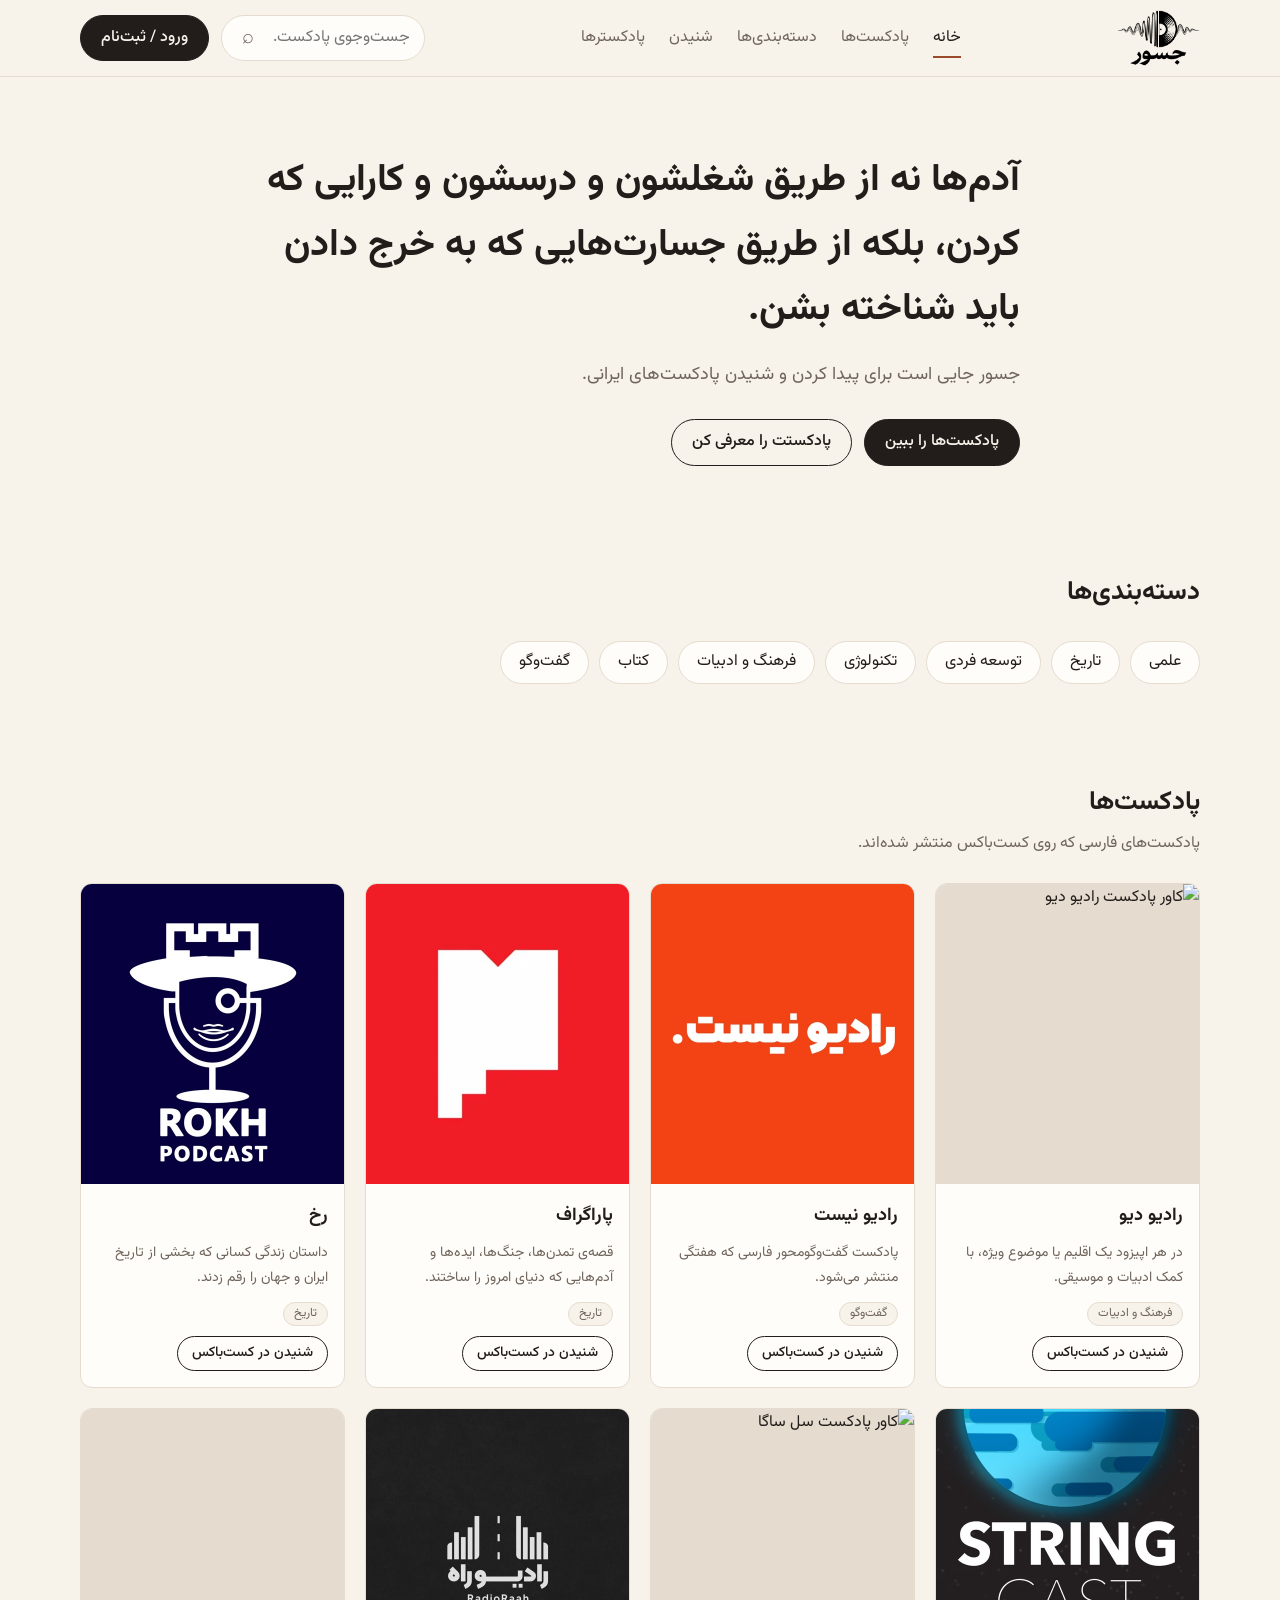
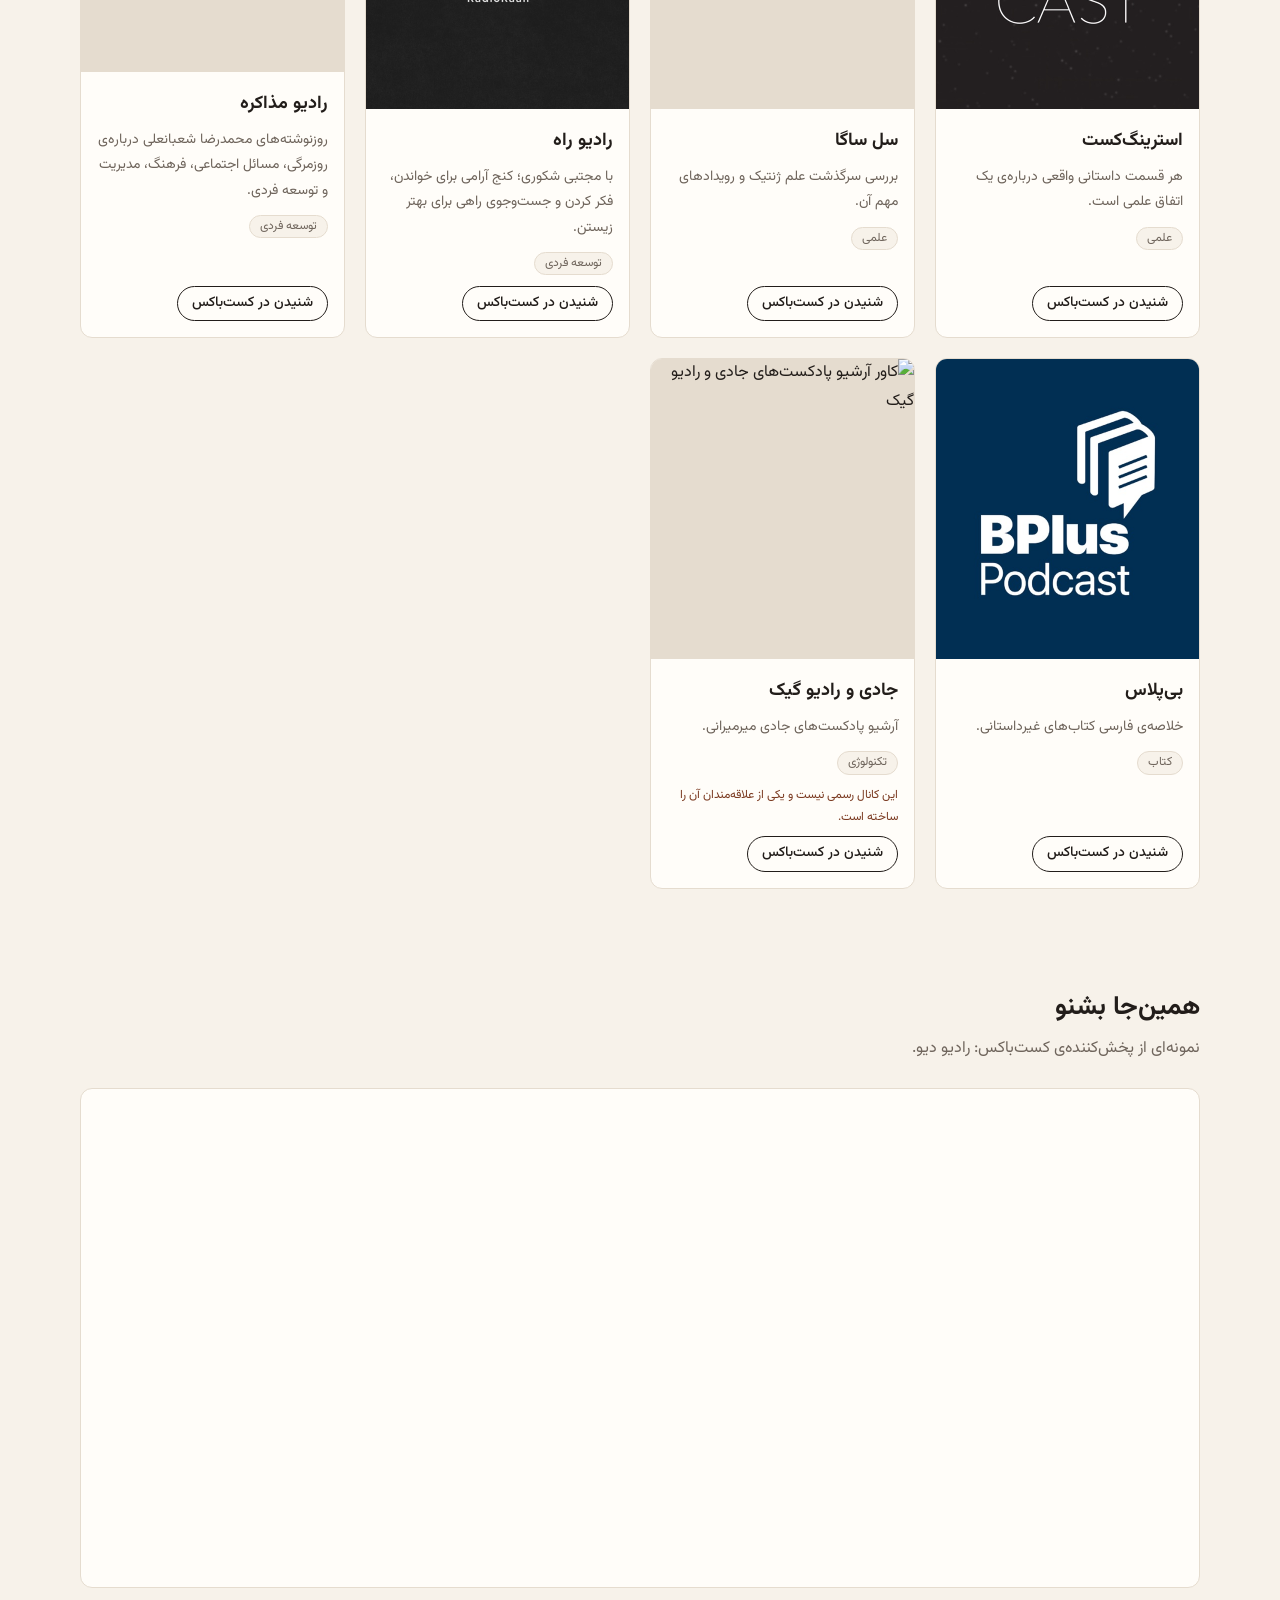
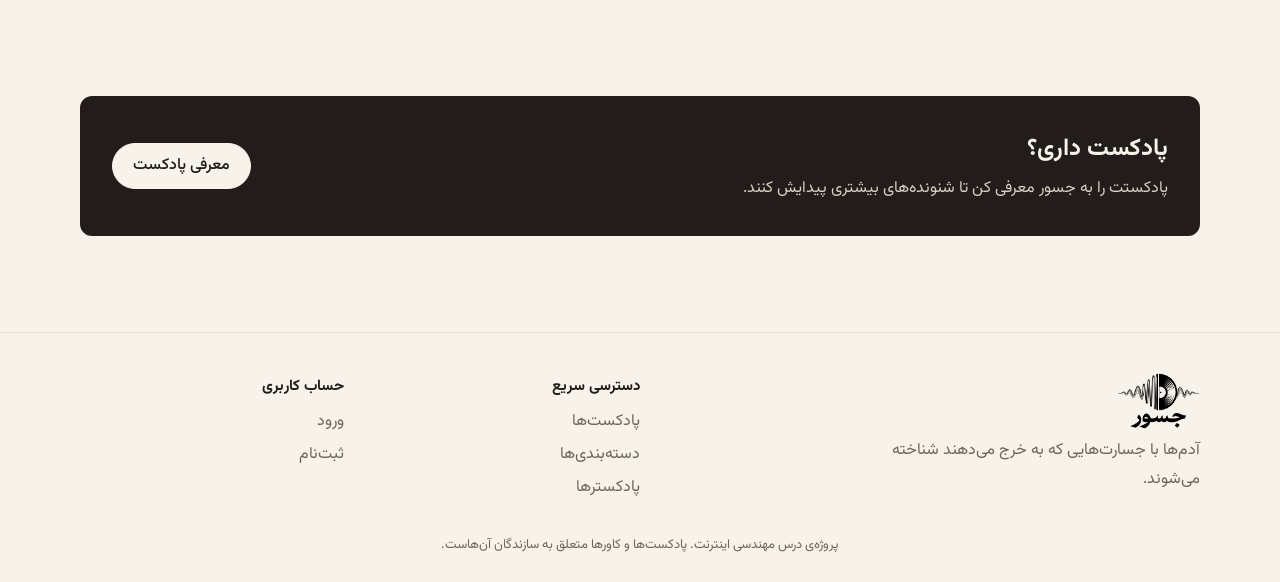
==== commit 4df610e0: "use local podcast covers" ====
--- a/index.html
+++ b/index.html
@@ -102,7 +102,7 @@
           </article>
 
           <article class="podcast-card" data-castbox-id="2385543">
-            <img class="podcast-card__cover" src="https://is1-ssl.mzstatic.com/image/thumb/Podcasts114/v4/70/90/e0/7090e0ac-cf58-0540-8481-607371852419/mza_5751570348362765178.jpg/600x600bb.jpg" alt="کاور پادکست رادیو نیست" loading="lazy" width="300" height="300">
+            <img class="podcast-card__cover" src="assets/images/covers/radio-nist.jpg" alt="کاور پادکست رادیو نیست" loading="lazy" width="300" height="300">
             <div class="podcast-card__body">
               <h3 class="podcast-card__title">رادیو نیست</h3>
               <p class="podcast-card__desc">پادکست گفت‌وگومحور فارسی که هفتگی منتشر می‌شود.</p>
@@ -112,7 +112,7 @@
           </article>
 
           <article class="podcast-card" data-castbox-id="7413246">
-            <img class="podcast-card__cover" src="https://is1-ssl.mzstatic.com/image/thumb/Podcasts221/v4/22/32/cc/2232cc20-1464-be1c-1f68-f07909723259/mza_10168148864579384009.jpg/600x600bb.jpg" alt="کاور پادکست پاراگراف" loading="lazy" width="300" height="300">
+            <img class="podcast-card__cover" src="assets/images/covers/paragraph.jpg" alt="کاور پادکست پاراگراف" loading="lazy" width="300" height="300">
             <div class="podcast-card__body">
               <h3 class="podcast-card__title">پاراگراف</h3>
               <p class="podcast-card__desc">قصه‌ی تمدن‌ها، جنگ‌ها، ایده‌ها و آدم‌هایی که دنیای امروز را ساختند.</p>
@@ -122,7 +122,7 @@
           </article>
 
           <article class="podcast-card" data-castbox-id="6039408">
-            <img class="podcast-card__cover" src="https://is1-ssl.mzstatic.com/image/thumb/Podcasts112/v4/19/0b/43/190b43a1-8049-a2f5-63f6-6ecc6325cc28/mza_17628134532651742707.jpg/600x600bb.jpg" alt="کاور پادکست رخ" loading="lazy" width="300" height="300">
+            <img class="podcast-card__cover" src="assets/images/covers/rokh.jpg" alt="کاور پادکست رخ" loading="lazy" width="300" height="300">
             <div class="podcast-card__body">
               <h3 class="podcast-card__title">رخ</h3>
               <p class="podcast-card__desc">داستان زندگی کسانی که بخشی از تاریخ ایران و جهان را رقم زدند.</p>
@@ -132,7 +132,7 @@
           </article>
 
           <article class="podcast-card" data-castbox-id="5026144">
-            <img class="podcast-card__cover" src="https://is1-ssl.mzstatic.com/image/thumb/Podcasts124/v4/29/df/cb/29dfcbed-db74-d555-0e8b-2e6fa3d81bb7/mza_16637124927933056212.jpg/600x600bb.jpg" alt="کاور پادکست استرینگ‌کست" loading="lazy" width="300" height="300">
+            <img class="podcast-card__cover" src="assets/images/covers/stringcast.jpg" alt="کاور پادکست استرینگ‌کست" loading="lazy" width="300" height="300">
             <div class="podcast-card__body">
               <h3 class="podcast-card__title">استرینگ‌کست</h3>
               <p class="podcast-card__desc">هر قسمت داستانی واقعی درباره‌ی یک اتفاق علمی است.</p>
@@ -152,7 +152,7 @@
           </article>
 
           <article class="podcast-card" data-castbox-id="4894772">
-            <img class="podcast-card__cover" src="https://is1-ssl.mzstatic.com/image/thumb/Podcasts126/v4/00/31/4c/00314cb7-6716-d77a-d134-673ca137f476/mza_12390173946242352654.jpg/600x600bb.jpg" alt="کاور پادکست رادیو راه" loading="lazy" width="300" height="300">
+            <img class="podcast-card__cover" src="assets/images/covers/radio-rah.jpg" alt="کاور پادکست رادیو راه" loading="lazy" width="300" height="300">
             <div class="podcast-card__body">
               <h3 class="podcast-card__title">رادیو راه</h3>
               <p class="podcast-card__desc">با مجتبی شکوری؛ کنج آرامی برای خواندن، فکر کردن و جست‌وجوی راهی برای بهتر زیستن.</p>
@@ -172,7 +172,7 @@
           </article>
 
           <article class="podcast-card" data-castbox-id="5656367">
-            <img class="podcast-card__cover" src="https://is1-ssl.mzstatic.com/image/thumb/Podcasts113/v4/4f/e6/74/4fe67465-2ff1-73ae-8306-b5497a1c8885/mza_3205137134570485457.jpg/600x600bb.jpg" alt="کاور پادکست بی‌پلاس" loading="lazy" width="300" height="300">
+            <img class="podcast-card__cover" src="assets/images/covers/bplus.jpg" alt="کاور پادکست بی‌پلاس" loading="lazy" width="300" height="300">
             <div class="podcast-card__body">
               <h3 class="podcast-card__title">بی‌پلاس</h3>
               <p class="podcast-card__desc">خلاصه‌ی فارسی کتاب‌های غیرداستانی.</p>
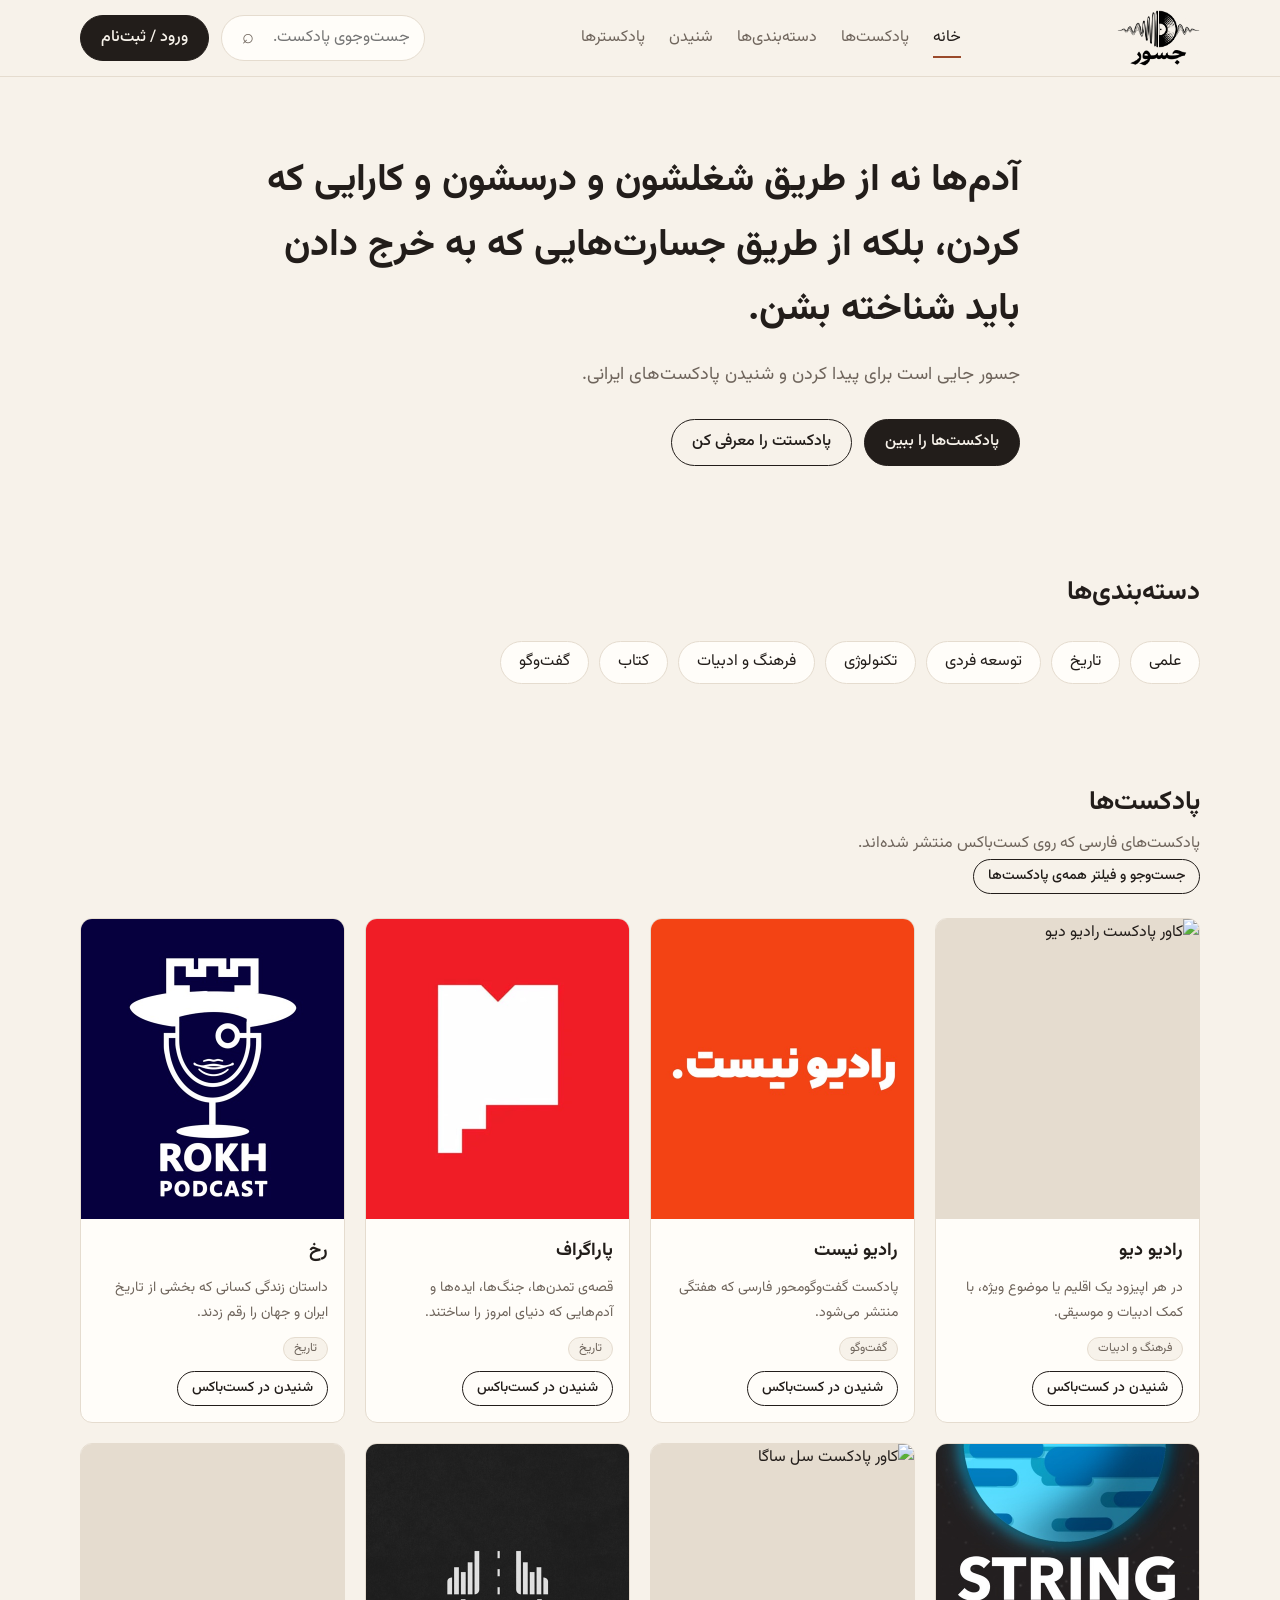
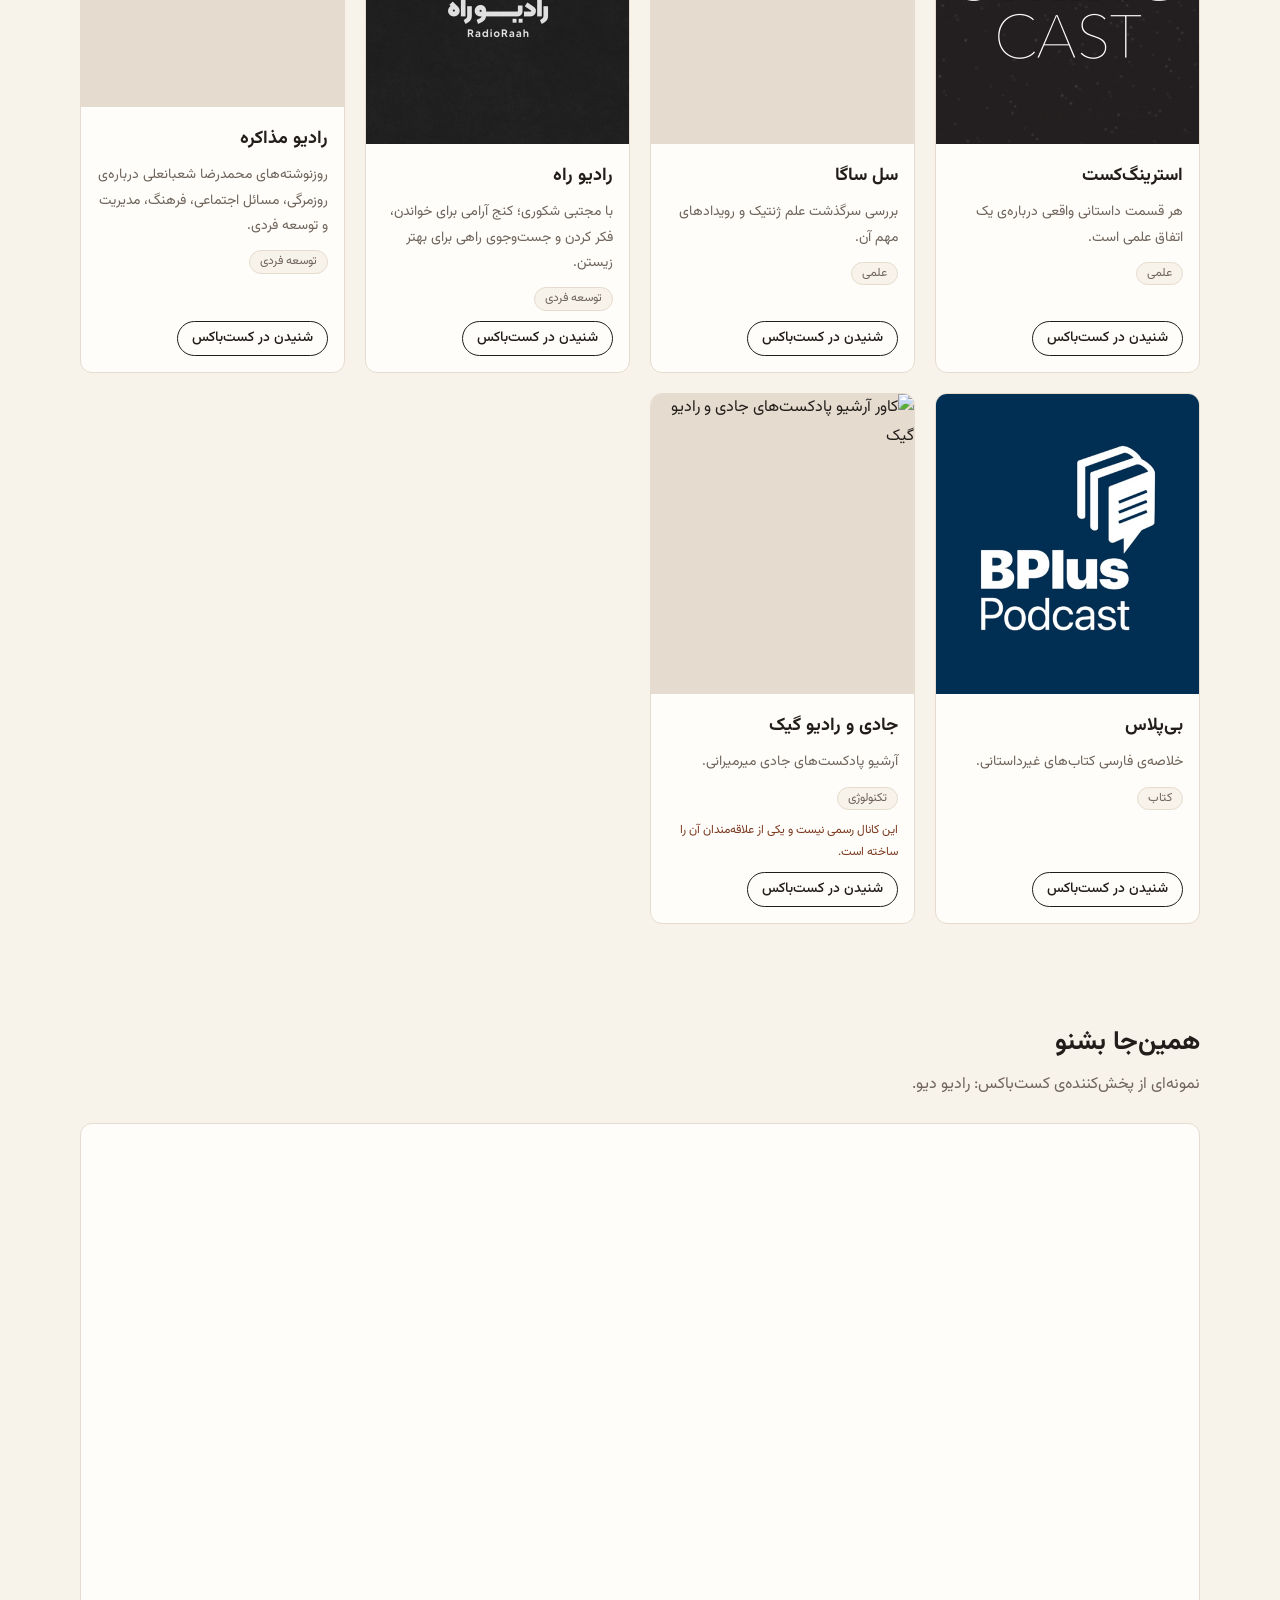
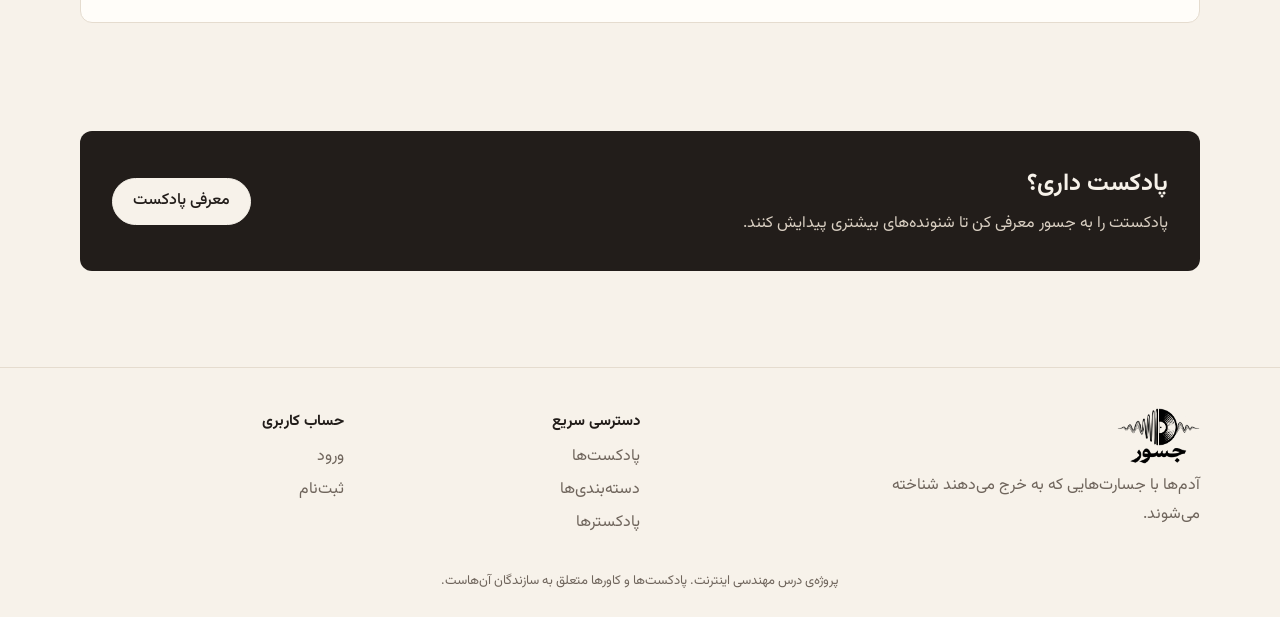
==== commit 73f7e954: "Add podcasts, login and register pages with filter and form validation" ====
--- a/index.html
+++ b/index.html
@@ -87,6 +87,7 @@
         <header class="section__header">
           <h2 id="podcasts-title">پادکست‌ها</h2>
           <p class="section__desc">پادکست‌های فارسی که روی کست‌باکس منتشر شده‌اند.</p>
+          <p><a class="btn btn--small" href="pages/podcasts.html">جست‌وجو و فیلتر همه‌ی پادکست‌ها</a></p>
         </header>
 
         <div class="card-grid">
@@ -207,11 +208,10 @@
         <iframe
           class="castbox-embed"
           title="پخش‌کننده‌ی کست‌باکس: رادیو دیو"
-          src="https://castbox.fm/app/castbox/player/id1399866?v=8.22.11&autoplay=0"
+          src="https://castbox.fm/app/castbox/player/id1399866?v=8.22.11&amp;autoplay=0"
           loading="lazy"
           width="100%"
-          height="500"
-          frameborder="0"></iframe>
+          height="500"></iframe>
       </div>
     </section>
 
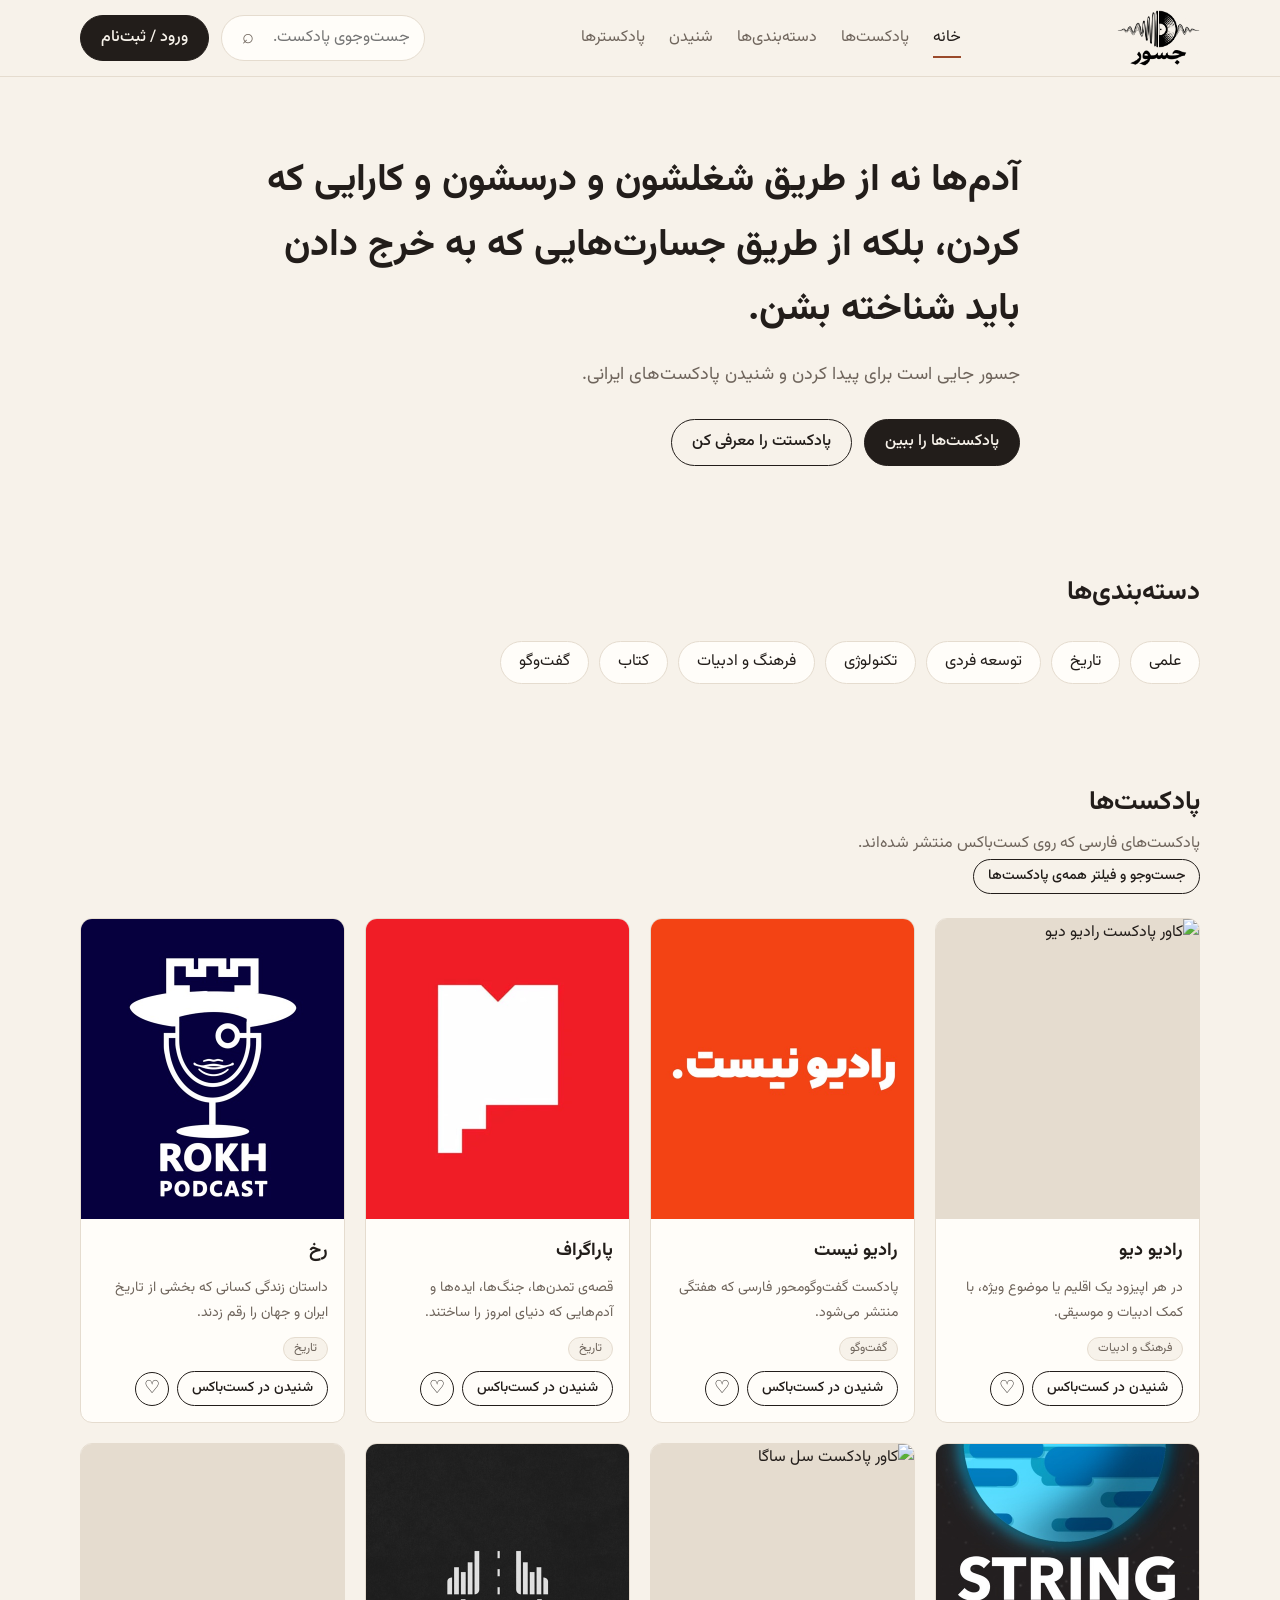
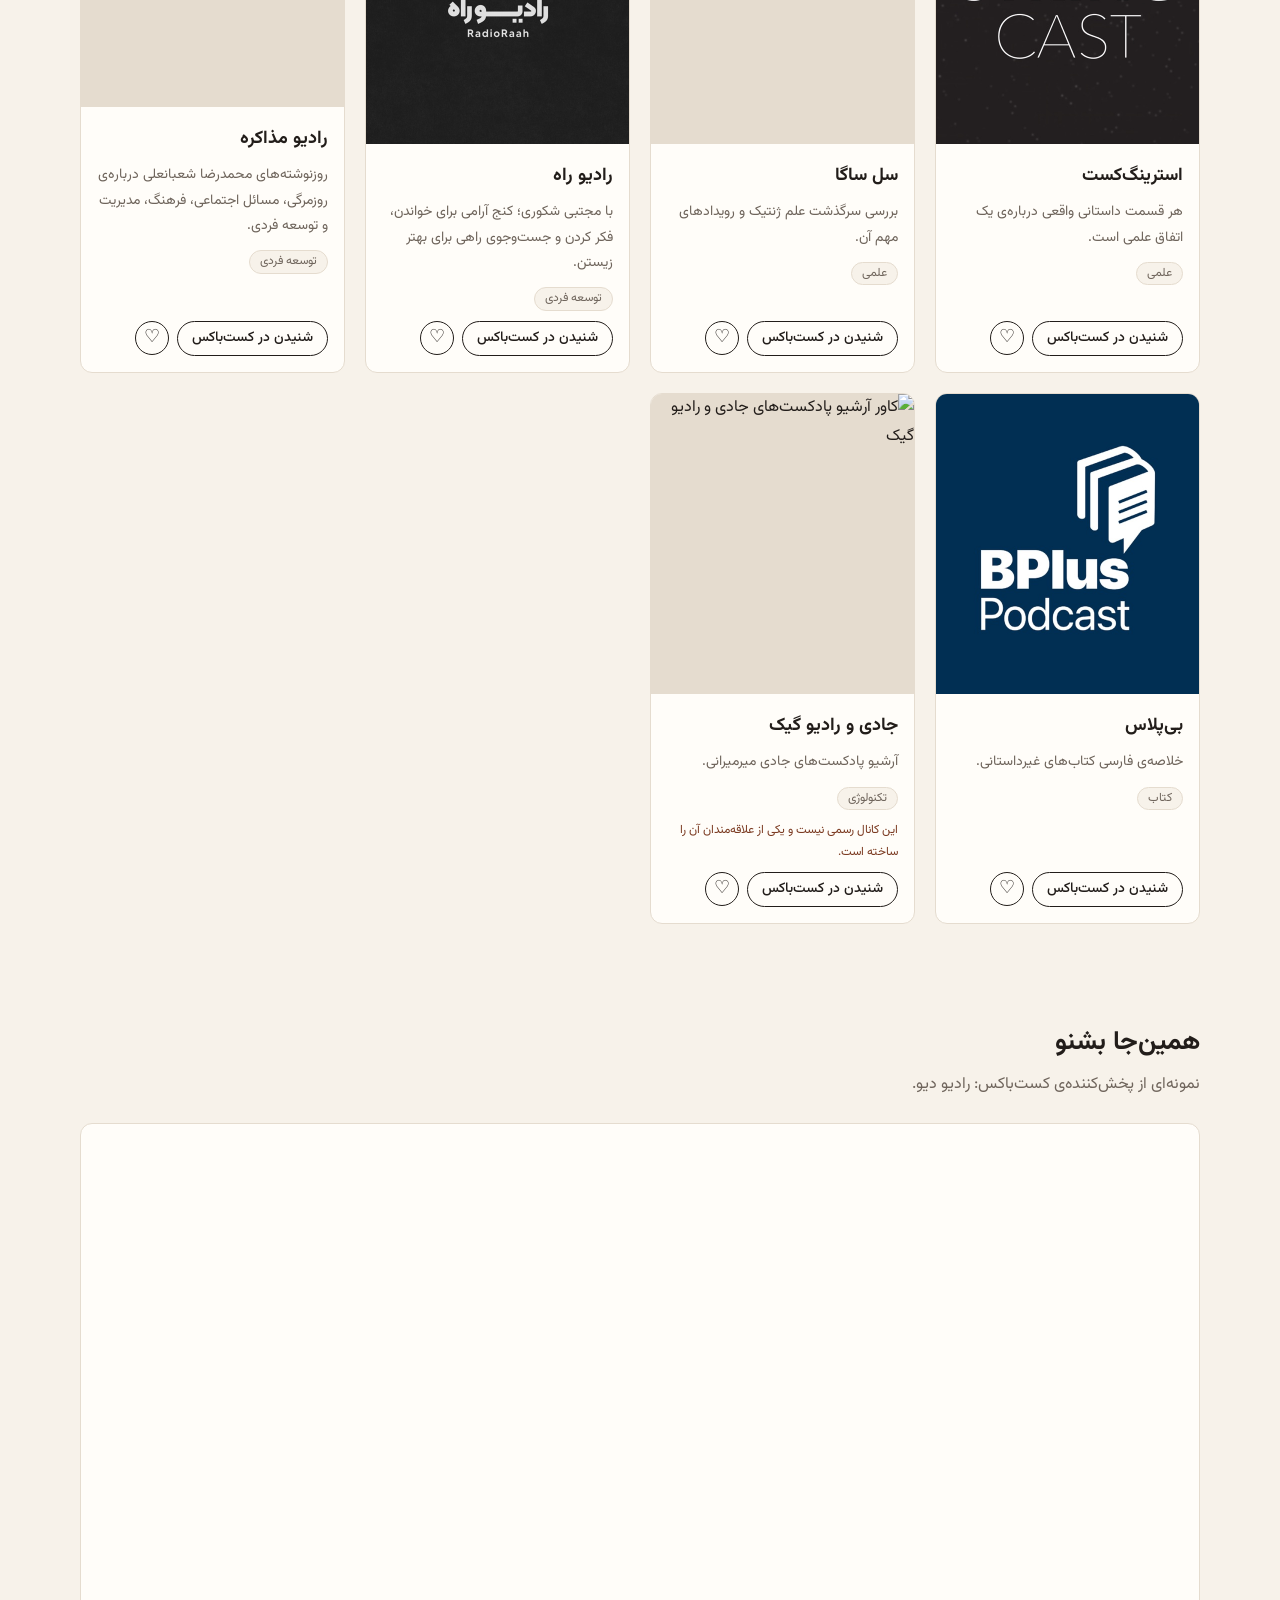
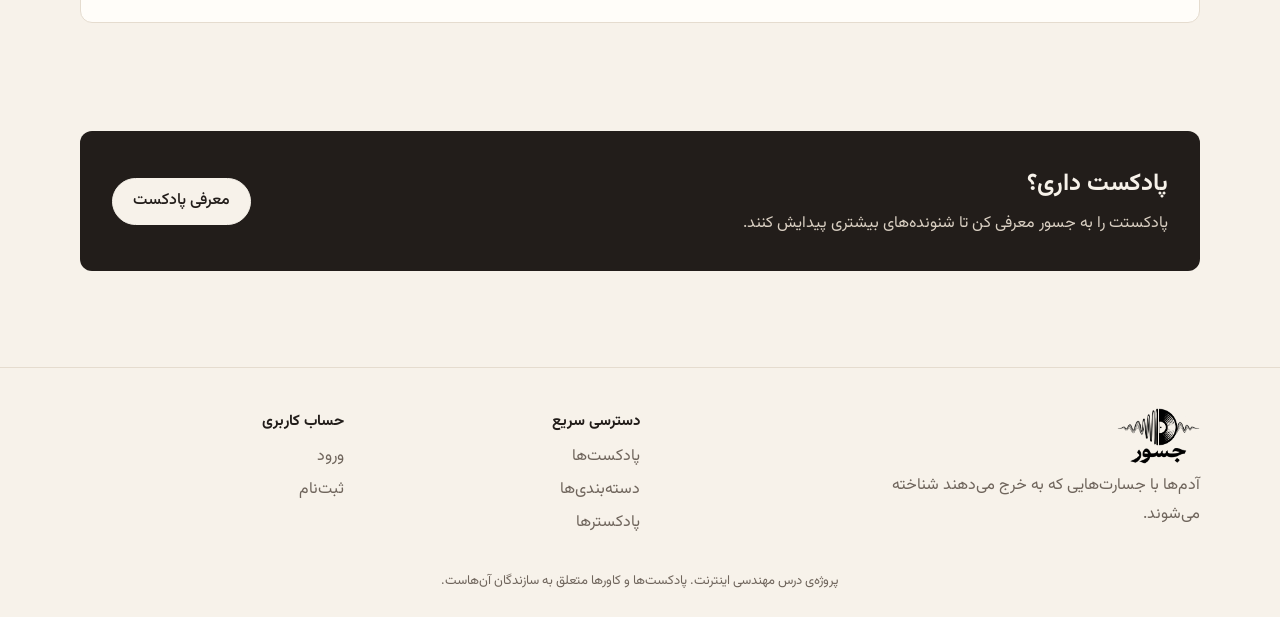
==== commit 724626de: "Add submit page, favorites and logged-in header" ====
--- a/index.html
+++ b/index.html
@@ -10,7 +10,9 @@
   <link rel="preconnect" href="https://fonts.gstatic.com" crossorigin>
   <link href="https://fonts.googleapis.com/css2?family=Vazirmatn:wght@400;500;700;800&display=swap" rel="stylesheet">
   <link rel="stylesheet" href="css/style.css">
+  <link rel="stylesheet" href="css/pages.css">
   <script src="js/main.js" defer></script>
+  <script src="js/auth.js" defer></script>
 </head>
 
 <body>
@@ -57,7 +59,7 @@
         <p class="hero__lead">جسور جایی است برای پیدا کردن و شنیدن پادکست‌های ایرانی.</p>
         <div class="hero__cta">
           <a href="#podcasts" class="btn btn--primary">پادکست‌ها را ببین</a>
-          <a href="#for-creators" class="btn btn--outline">پادکستت را معرفی کن</a>
+          <a href="pages/submit.html" class="btn btn--outline">پادکستت را معرفی کن</a>
         </div>
       </div>
     </section>
@@ -222,7 +224,7 @@
           <h2 id="cta-title">پادکست داری؟</h2>
           <p>پادکستت را به جسور معرفی کن تا شنونده‌های بیشتری پیدایش کنند.</p>
         </div>
-        <a href="pages/register.html" class="btn btn--primary">معرفی پادکست</a>
+        <a href="pages/submit.html" class="btn btn--primary">معرفی پادکست</a>
       </div>
     </section>
 
--- a/css/pages.css
+++ b/css/pages.css
@@ -0,0 +1,90 @@
+/* استایل صفحات داخلی (pages/)؛ بعد از style.css لود شود.
+   فقط از متغیرها و کلاس‌های style.css استفاده می‌کند. */
+
+/* ---------- سرتیتر صفحه ---------- */
+.page-head { padding: 48px 0 8px; }
+.page-head h1 { font-size: clamp(26px, 3.2vw, 34px); font-weight: 700; }
+
+/* ---------- فیلتر و جست‌وجو ---------- */
+.filter-form { display: flex; gap: 10px; max-width: 560px; margin-bottom: 16px; }
+.filter-form input {
+  flex: 1; min-width: 0; padding: 8px 18px;
+  background: var(--surface); border: 1px solid var(--line); border-radius: 999px;
+  color: var(--ink); outline: 0;
+}
+.filter-form input:focus { border-color: var(--accent); }
+
+button.category-chip { cursor: pointer; font: inherit; color: var(--ink); }
+.category-chip[aria-pressed="true"] { background: var(--ink); border-color: var(--ink); color: var(--bg); }
+.category-chip[aria-pressed="true"]:hover { color: var(--bg); }
+
+.results-count { margin: 20px 0 16px; min-height: 1.8em; color: var(--muted); font-size: 14px; }
+.empty-state {
+  grid-column: 1 / -1; text-align: center; padding: 48px 16px;
+  background: var(--surface); border: 1px dashed var(--line); border-radius: var(--radius); color: var(--muted);
+}
+.empty-state strong { display: block; color: var(--ink); font-size: 18px; margin-bottom: 4px; }
+
+/* ---------- ورود و ثبت‌نام ---------- */
+.auth { display: grid; place-items: center; padding: 56px 0; }
+.auth__card {
+  width: min(100% - 32px, 440px); padding: 32px;
+  background: var(--surface); border: 1px solid var(--line); border-radius: var(--radius);
+}
+.auth__card h1 { font-size: 26px; font-weight: 700; }
+.auth__lead { color: var(--muted); margin: 4px 0 24px; font-size: 15px; }
+.auth__switch { margin-top: 20px; text-align: center; color: var(--muted); font-size: 14px; }
+.auth__switch a { color: var(--accent); font-weight: 500; }
+
+.form__field { margin-bottom: 16px; }
+.form__label { display: block; margin-bottom: 4px; font-size: 14px; font-weight: 500; }
+.form__input {
+  width: 100%; padding: 10px 14px; font: inherit; color: var(--ink);
+  background: #fff; border: 1px solid var(--line); border-radius: var(--radius); outline: 0;
+}
+.form__input:focus { border-color: var(--accent); }
+.form__input[aria-invalid="true"] { border-color: #b3261e; }
+.form__error { margin-top: 4px; color: #b3261e; font-size: 13px; }
+.form__error[hidden], .form__status[hidden] { display: none; }
+.form__submit { width: 100%; margin-top: 8px; padding: 10px 20px; }
+.form__status {
+  margin-top: 16px; padding: 12px; text-align: center; font-size: 14px;
+  background: var(--bg); border: 1px solid var(--line); border-radius: var(--radius); color: var(--accent-dark);
+}
+
+@media (max-width: 480px) {
+  .auth { padding: 32px 0; }
+  .auth__card { padding: 24px; }
+  .filter-form { flex-wrap: wrap; }
+}
+
+/* ---------- علاقه‌مندی ---------- */
+.podcast-card__actions { display: flex; align-items: center; gap: 8px; margin-top: auto; }
+.podcast-card__actions .btn { margin-top: 0; }
+.fav-btn {
+  width: 34px; height: 34px; display: grid; place-items: center; flex: none;
+  border: 1px solid var(--ink); border-radius: 50%; background: transparent; color: var(--ink);
+  font-size: 18px; line-height: 1; cursor: pointer;
+  transition: background .15s, color .15s, border-color .15s;
+}
+.fav-btn:hover { background: var(--ink); color: var(--bg); }
+.fav-btn[aria-pressed="true"] { background: var(--accent); border-color: var(--accent); color: #fff; }
+
+/* ---------- حالت «وارد شده» در هدر ---------- */
+.user-menu { display: flex; align-items: center; gap: 8px; }
+.user-menu__name { max-width: 110px; overflow: hidden; text-overflow: ellipsis; white-space: nowrap; font-weight: 500; }
+.user-menu__name:hover { color: var(--accent); }
+
+/* ---------- اعلان «ابتدا وارد شو» و فرم معرفی ---------- */
+.notice {
+  padding: 24px; text-align: center; background: var(--surface);
+  border: 1px solid var(--line); border-radius: var(--radius);
+}
+.notice p { margin-bottom: 12px; color: var(--muted); }
+.notice[hidden], #favorites-content[hidden], #submit-form[hidden] { display: none; }
+.auth__card--wide { width: min(100% - 32px, 560px); }
+textarea.form__input { min-height: 110px; resize: vertical; }
+
+@media (max-width: 480px) {
+  .user-menu__name { max-width: 70px; }
+}
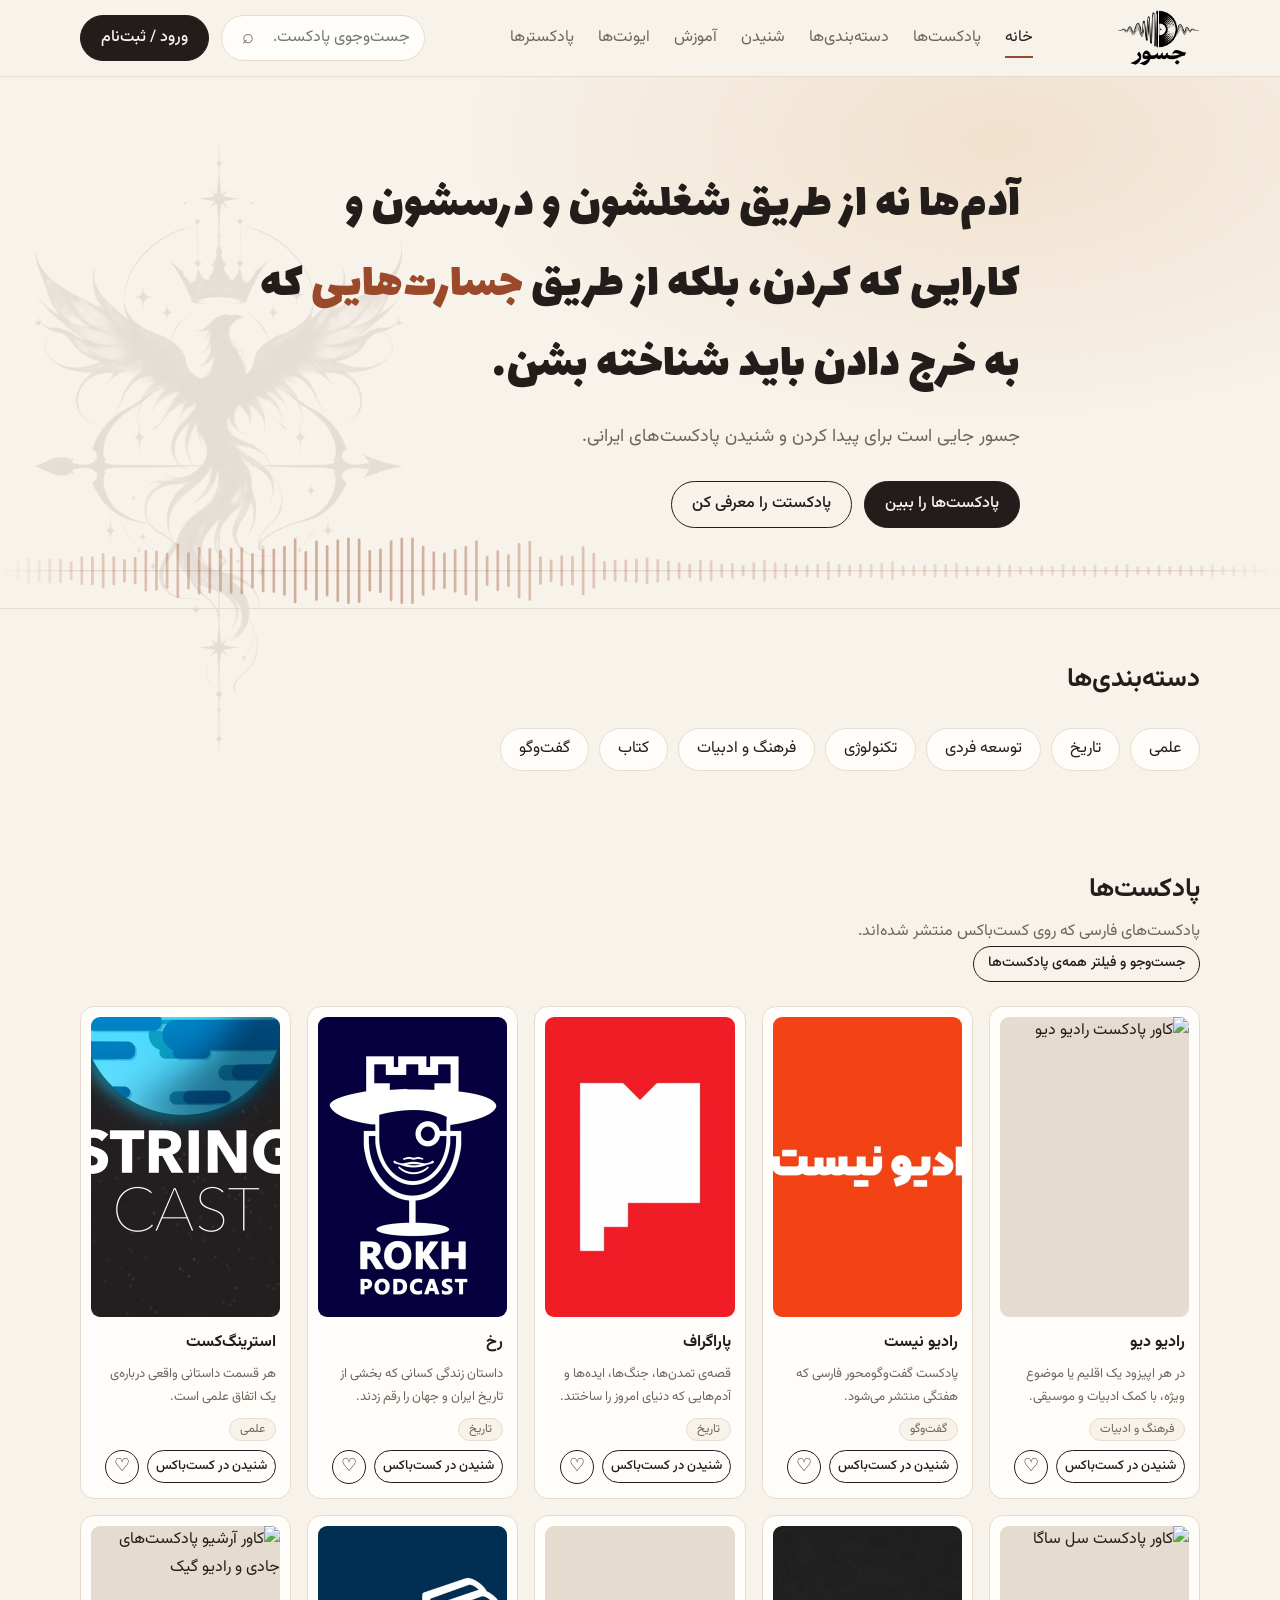
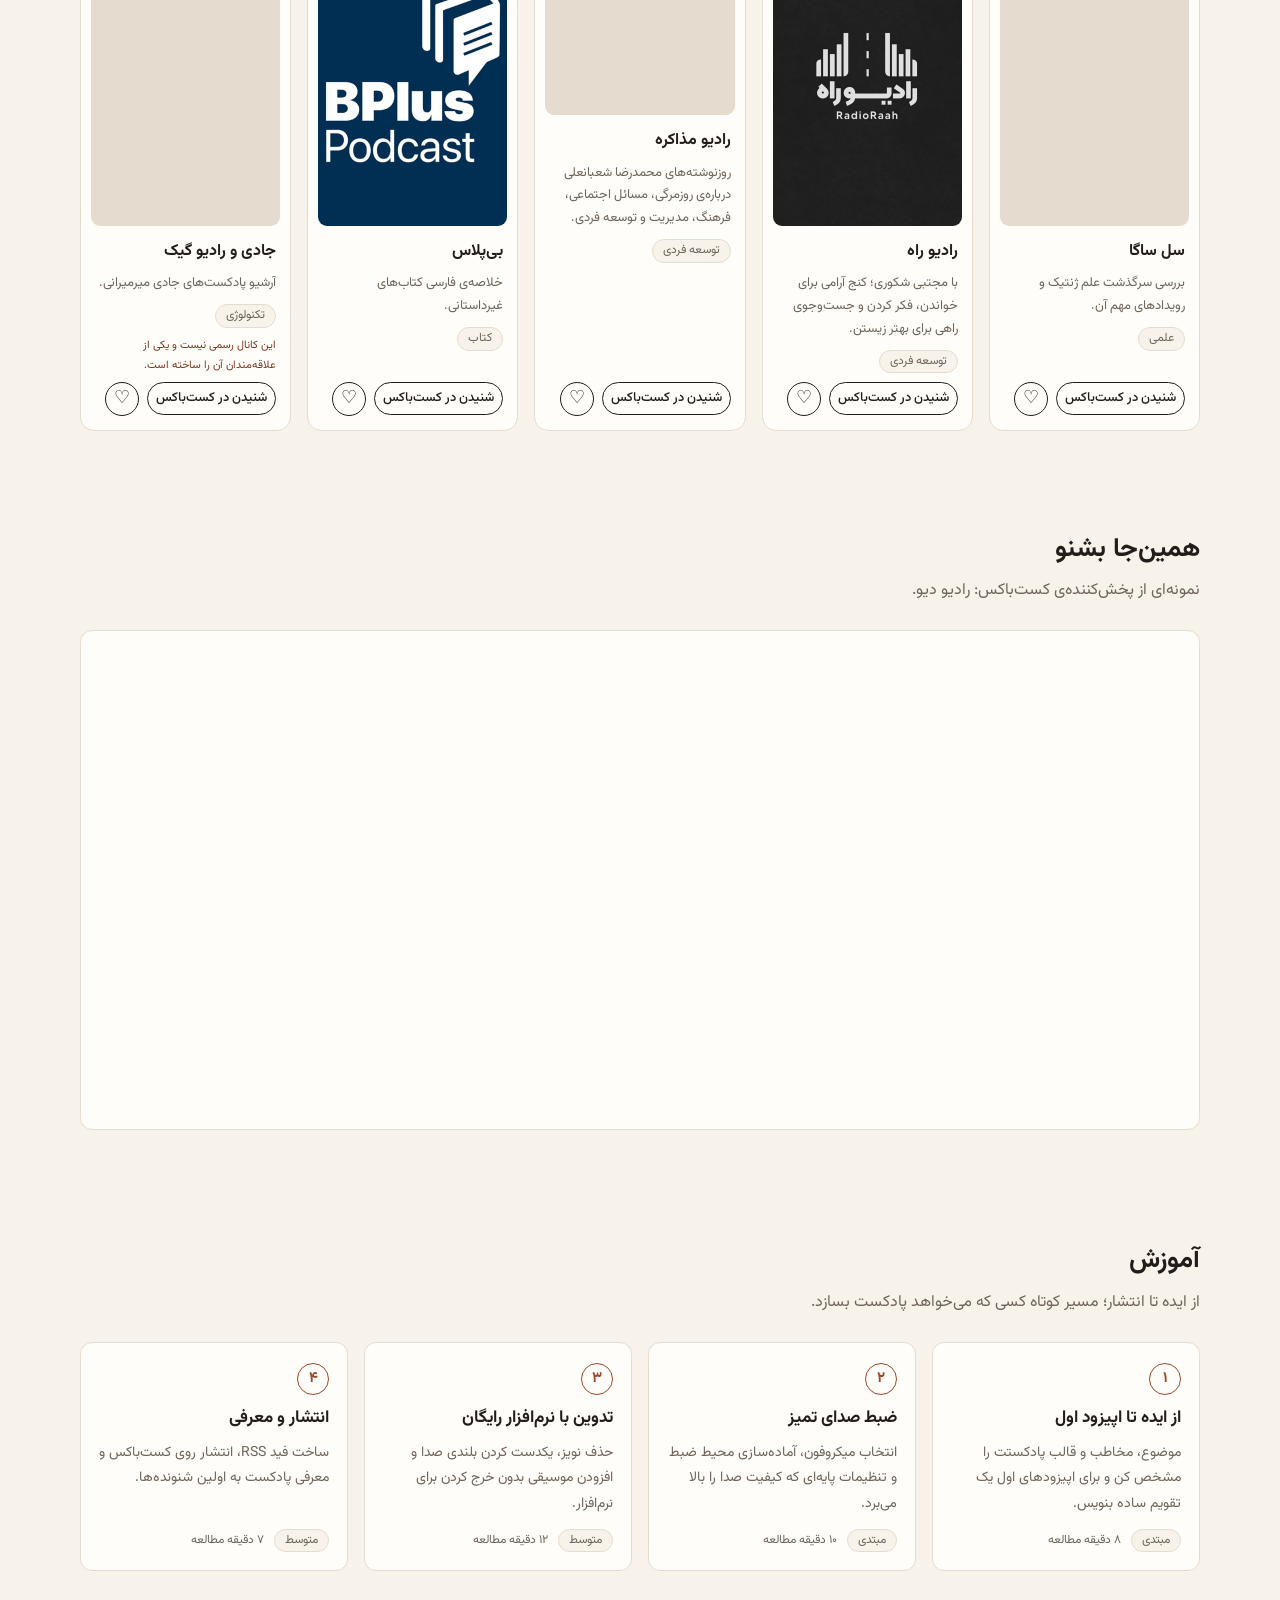
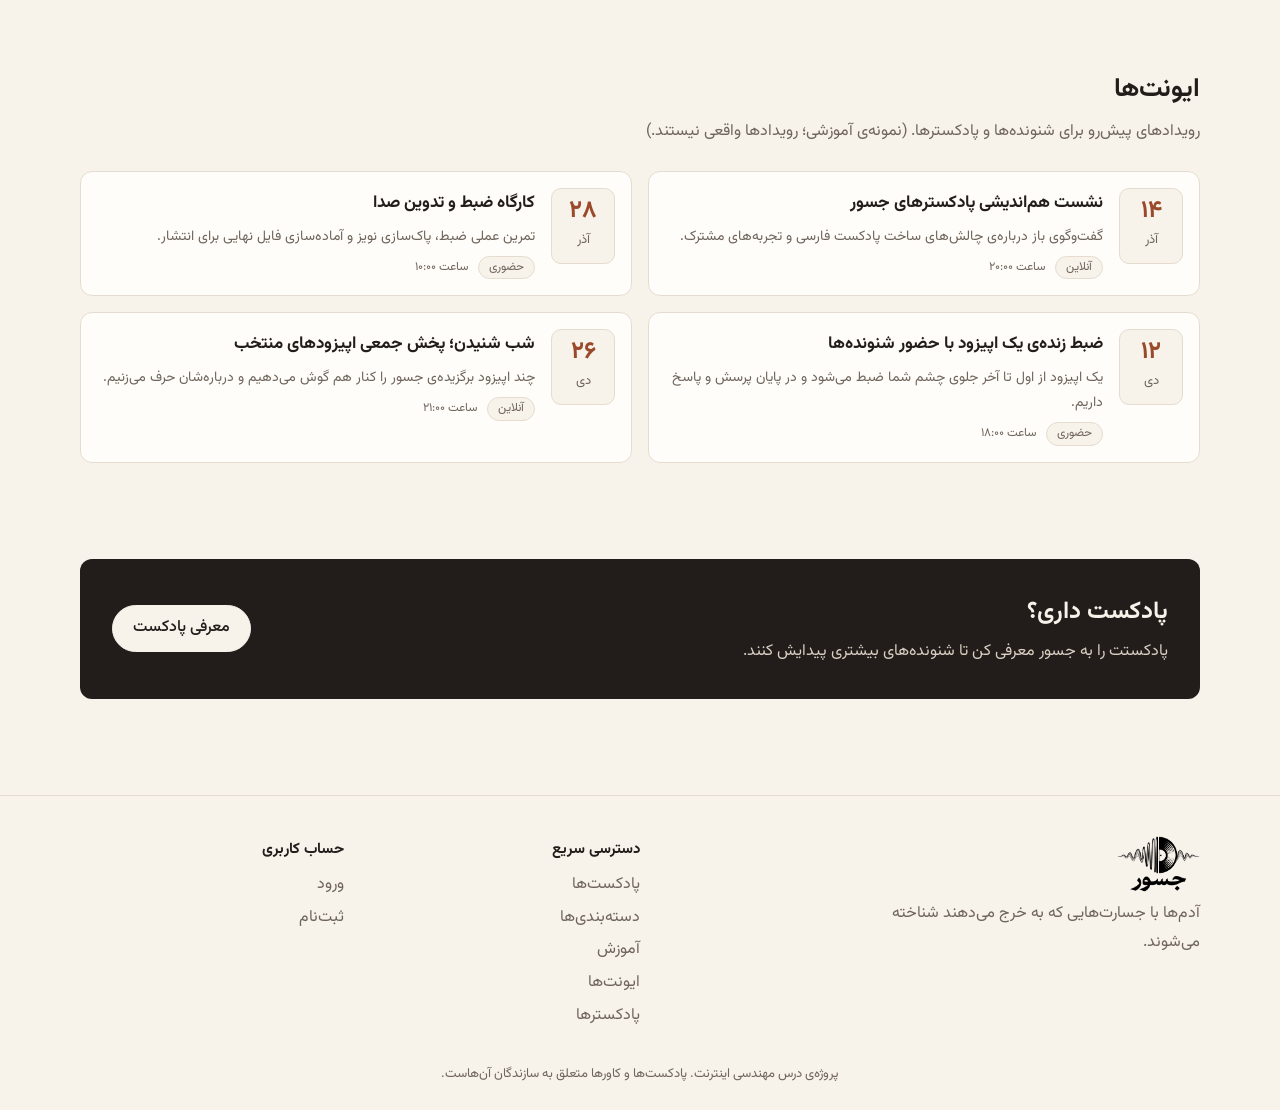
==== commit 9a14c9f8: "Add education and events sections, refine cards, new hero and side art" ====
--- a/index.html
+++ b/index.html
@@ -4,13 +4,14 @@
   <meta charset="UTF-8">
   <meta name="viewport" content="width=device-width, initial-scale=1.0">
   <meta name="description" content="جسور؛ جایی برای کشف و شنیدن پادکست‌های ایرانی.">
-  <title>جسور | پادکست‌های ایرانی</title>
+  <title>جسور</title>
 
   <link rel="preconnect" href="https://fonts.googleapis.com">
   <link rel="preconnect" href="https://fonts.gstatic.com" crossorigin>
-  <link href="https://fonts.googleapis.com/css2?family=Vazirmatn:wght@400;500;700;800&display=swap" rel="stylesheet">
+  <link href="https://fonts.googleapis.com/css2?family=Lalezar&family=Vazirmatn:wght@400;500;700;800&display=swap" rel="stylesheet">
   <link rel="stylesheet" href="css/style.css">
   <link rel="stylesheet" href="css/pages.css">
+  <link rel="stylesheet" href="css/home.css">
   <script src="js/main.js" defer></script>
   <script src="js/auth.js" defer></script>
 </head>
@@ -32,6 +33,8 @@
           <li><a href="#podcasts">پادکست‌ها</a></li>
           <li><a href="#categories">دسته‌بندی‌ها</a></li>
           <li><a href="#listen">شنیدن</a></li>
+          <li><a href="#education">آموزش</a></li>
+          <li><a href="#events">ایونت‌ها</a></li>
           <li><a href="#for-creators">پادکسترها</a></li>
         </ul>
       </nav>
@@ -55,7 +58,7 @@
     <!-- معرفی -->
     <section class="hero" aria-labelledby="hero-title">
       <div class="container hero__inner">
-        <h1 id="hero-title">آدم‌ها نه از طریق شغلشون و درسشون و کارایی که کردن، بلکه از طریق جسارت‌هایی که به خرج دادن باید شناخته بشن.</h1>
+        <h1 id="hero-title">آدم‌ها نه از طریق شغلشون و درسشون و کارایی که کردن، بلکه از طریق <span class="hero__accent">جسارت‌هایی</span> که به خرج دادن باید شناخته بشن.</h1>
         <p class="hero__lead">جسور جایی است برای پیدا کردن و شنیدن پادکست‌های ایرانی.</p>
         <div class="hero__cta">
           <a href="#podcasts" class="btn btn--primary">پادکست‌ها را ببین</a>
@@ -217,6 +220,82 @@
       </div>
     </section>
 
+    <!-- آموزش -->
+    <section class="section" id="education" aria-labelledby="education-title">
+      <div class="container">
+        <div class="section__header">
+          <h2 id="education-title">آموزش</h2>
+          <p class="section__desc">از ایده تا انتشار؛ مسیر کوتاه کسی که می‌خواهد پادکست بسازد.</p>
+        </div>
+        <ol class="guide-list">
+          <li class="guide-card">
+            <h3 class="guide-card__title">از ایده تا اپیزود اول</h3>
+            <p class="guide-card__desc">موضوع، مخاطب و قالب پادکستت را مشخص کن و برای اپیزودهای اول یک تقویم ساده بنویس.</p>
+            <p class="guide-card__meta"><span class="tag">مبتدی</span><span>۸ دقیقه مطالعه</span></p>
+          </li>
+          <li class="guide-card">
+            <h3 class="guide-card__title">ضبط صدای تمیز</h3>
+            <p class="guide-card__desc">انتخاب میکروفون، آماده‌سازی محیط ضبط و تنظیمات پایه‌ای که کیفیت صدا را بالا می‌برد.</p>
+            <p class="guide-card__meta"><span class="tag">مبتدی</span><span>۱۰ دقیقه مطالعه</span></p>
+          </li>
+          <li class="guide-card">
+            <h3 class="guide-card__title">تدوین با نرم‌افزار رایگان</h3>
+            <p class="guide-card__desc">حذف نویز، یکدست کردن بلندی صدا و افزودن موسیقی بدون خرج کردن برای نرم‌افزار.</p>
+            <p class="guide-card__meta"><span class="tag">متوسط</span><span>۱۲ دقیقه مطالعه</span></p>
+          </li>
+          <li class="guide-card">
+            <h3 class="guide-card__title">انتشار و معرفی</h3>
+            <p class="guide-card__desc">ساخت فید RSS، انتشار روی کست‌باکس و معرفی پادکست به اولین شنونده‌ها.</p>
+            <p class="guide-card__meta"><span class="tag">متوسط</span><span>۷ دقیقه مطالعه</span></p>
+          </li>
+        </ol>
+      </div>
+    </section>
+
+    <!-- ایونت‌ها -->
+    <section class="section" id="events" aria-labelledby="events-title">
+      <div class="container">
+        <div class="section__header">
+          <h2 id="events-title">ایونت‌ها</h2>
+          <p class="section__desc">رویدادهای پیش‌رو برای شنونده‌ها و پادکسترها. (نمونه‌ی آموزشی؛ رویدادها واقعی نیستند.)</p>
+        </div>
+        <ul class="event-list">
+          <li class="event-card">
+            <time class="event-card__date" datetime="2026-12-05"><strong>۱۴</strong><span>آذر</span></time>
+            <div class="event-card__body">
+              <h3 class="event-card__title">نشست هم‌اندیشی پادکسترهای جسور</h3>
+              <p class="event-card__desc">گفت‌وگوی باز درباره‌ی چالش‌های ساخت پادکست فارسی و تجربه‌های مشترک.</p>
+              <p class="event-card__meta"><span class="tag">آنلاین</span><span>ساعت ۲۰:۰۰</span></p>
+            </div>
+          </li>
+          <li class="event-card">
+            <time class="event-card__date" datetime="2026-12-19"><strong>۲۸</strong><span>آذر</span></time>
+            <div class="event-card__body">
+              <h3 class="event-card__title">کارگاه ضبط و تدوین صدا</h3>
+              <p class="event-card__desc">تمرین عملی ضبط، پاک‌سازی نویز و آماده‌سازی فایل نهایی برای انتشار.</p>
+              <p class="event-card__meta"><span class="tag">حضوری</span><span>ساعت ۱۰:۰۰</span></p>
+            </div>
+          </li>
+          <li class="event-card">
+            <time class="event-card__date" datetime="2027-01-02"><strong>۱۲</strong><span>دی</span></time>
+            <div class="event-card__body">
+              <h3 class="event-card__title">ضبط زنده‌ی یک اپیزود با حضور شنونده‌ها</h3>
+              <p class="event-card__desc">یک اپیزود از اول تا آخر جلوی چشم شما ضبط می‌شود و در پایان پرسش و پاسخ داریم.</p>
+              <p class="event-card__meta"><span class="tag">حضوری</span><span>ساعت ۱۸:۰۰</span></p>
+            </div>
+          </li>
+          <li class="event-card">
+            <time class="event-card__date" datetime="2027-01-16"><strong>۲۶</strong><span>دی</span></time>
+            <div class="event-card__body">
+              <h3 class="event-card__title">شب شنیدن؛ پخش جمعی اپیزودهای منتخب</h3>
+              <p class="event-card__desc">چند اپیزود برگزیده‌ی جسور را کنار هم گوش می‌دهیم و درباره‌شان حرف می‌زنیم.</p>
+              <p class="event-card__meta"><span class="tag">آنلاین</span><span>ساعت ۲۱:۰۰</span></p>
+            </div>
+          </li>
+        </ul>
+      </div>
+    </section>
+
     <!-- دعوت به همکاری -->
     <section class="section cta" id="for-creators" aria-labelledby="cta-title">
       <div class="container cta__inner">
@@ -246,6 +325,8 @@
         <ul>
           <li><a href="#podcasts">پادکست‌ها</a></li>
           <li><a href="#categories">دسته‌بندی‌ها</a></li>
+          <li><a href="#education">آموزش</a></li>
+          <li><a href="#events">ایونت‌ها</a></li>
           <li><a href="#for-creators">پادکسترها</a></li>
         </ul>
       </nav>
--- a/css/pages.css
+++ b/css/pages.css
@@ -88,3 +88,34 @@
 @media (max-width: 480px) {
   .user-menu__name { max-width: 70px; }
 }
+
+/* =====================================================================
+   ظاهر ظریف‌تر کارت‌ها، تصویر ثابت کناری، و منوی فشرده‌تر
+   ===================================================================== */
+
+/* ---------- کارت پادکست: کوچک‌تر و ظریف‌تر ---------- */
+.card-grid { grid-template-columns: repeat(auto-fill, minmax(200px, 1fr)); gap: 16px; }
+.podcast-card { border-radius: 14px; }
+.podcast-card__cover { width: calc(100% - 20px); margin: 10px 10px 0; border-radius: 9px; }
+.podcast-card__body { gap: 6px; padding: 12px 14px 14px; }
+.podcast-card__title { font-size: 16px; }
+.podcast-card__desc {
+  font-size: 13px; line-height: 1.75;
+  display: -webkit-box; -webkit-line-clamp: 4; -webkit-box-orient: vertical; overflow: hidden;
+}
+.podcast-card__note { font-size: 11px; }
+.podcast-card__actions .btn { flex: 1; padding: 4px 8px; font-size: 13px; white-space: nowrap; text-align: center; }
+
+/* ---------- تصویر ثابت مینیمال سمت چپ، پشت محتوا ---------- */
+body::before {
+  content: ""; position: fixed; z-index: -1; pointer-events: none;
+  left: 1vw; top: 50%; transform: translateY(-50%);
+  height: min(70vh, 620px); aspect-ratio: 640 / 952;
+  background: url("../assets/images/phoenix.png") center / contain no-repeat;
+  opacity: .10;
+}
+@media (max-width: 1100px) { body::before { opacity: .07; } }
+@media (max-width: 860px)  { body::before { display: none; } }
+
+/* ---------- منو: با اضافه شدن آموزش و ایونت‌ها فشرده‌تر ---------- */
+@media (max-width: 1100px) { .main-nav__list { gap: 14px; font-size: 15px; } }
--- a/css/home.css
+++ b/css/home.css
@@ -0,0 +1,58 @@
+/* استایل مخصوص صفحه‌ی اصلی؛ بعد از style.css و pages.css لود شود. */
+
+/* ---------- هیرو: فونت هم‌خانواده با لوگو + زمینه‌ی موج صوتی ---------- */
+.hero {
+  /* بدون رنگ زمینه‌ی کدر، تا ققنوس ثابت کنار صفحه از پشت هیرو هم دیده شود */
+  background:
+    url("../assets/images/hero-wave.svg") center bottom / 100% auto no-repeat,
+    radial-gradient(ellipse 60% 75% at 78% 12%, rgba(236, 211, 182, .55), transparent 70%);
+  border-bottom: 1px solid var(--line);
+  padding: 88px 0 80px;
+}
+.hero h1 {
+  font-family: "Lalezar", var(--font);   /* فونت نمایشی ضخیم، نزدیک به حس لوگو */
+  font-weight: 400;                      /* Lalezar فقط یک وزن دارد؛ بولد کاذب نشود */
+  font-size: clamp(28px, 4.2vw, 50px);
+  line-height: 1.6;
+}
+.hero__accent { color: var(--accent); }
+.hero__lead { max-width: 560px; }
+
+/* ---------- آموزش ---------- */
+.guide-list { display: grid; grid-template-columns: repeat(auto-fit, minmax(220px, 1fr)); gap: 16px; counter-reset: step; }
+.guide-card {
+  counter-increment: step;
+  display: flex; flex-direction: column; gap: 8px; padding: 20px 18px 18px;
+  background: var(--surface); border: 1px solid var(--line); border-radius: var(--radius);
+}
+.guide-card::before {
+  content: counter(step, persian);
+  display: grid; place-items: center; width: 32px; height: 32px;
+  border: 1px solid var(--accent); border-radius: 50%;
+  color: var(--accent); font-size: 15px; font-weight: 700;
+}
+.guide-card__title { font-size: 17px; font-weight: 700; }
+.guide-card__desc { color: var(--muted); font-size: 14px; }
+.guide-card__meta { display: flex; align-items: center; gap: 10px; margin-top: auto; padding-top: 4px; color: var(--muted); font-size: 12px; }
+
+/* ---------- ایونت‌ها ---------- */
+.event-list { display: grid; grid-template-columns: repeat(2, minmax(0, 1fr)); gap: 16px; }
+.event-card {
+  display: flex; gap: 16px; padding: 16px;
+  background: var(--surface); border: 1px solid var(--line); border-radius: var(--radius);
+}
+.event-card__date {
+  flex: none; align-self: flex-start; width: 64px; padding: 8px 0; text-align: center;
+  background: var(--bg); border: 1px solid var(--line); border-radius: 10px;
+}
+.event-card__date strong { display: block; font-size: 24px; line-height: 1.2; color: var(--accent); }
+.event-card__date span { font-size: 13px; color: var(--muted); }
+.event-card__body { display: flex; flex-direction: column; gap: 6px; min-width: 0; }
+.event-card__title { font-size: 17px; font-weight: 700; }
+.event-card__desc { color: var(--muted); font-size: 14px; }
+.event-card__meta { display: flex; flex-wrap: wrap; align-items: center; gap: 10px; color: var(--muted); font-size: 12px; }
+
+@media (max-width: 760px) {
+  .event-list { grid-template-columns: 1fr; }
+  .hero { padding: 56px 0 56px; }
+}
